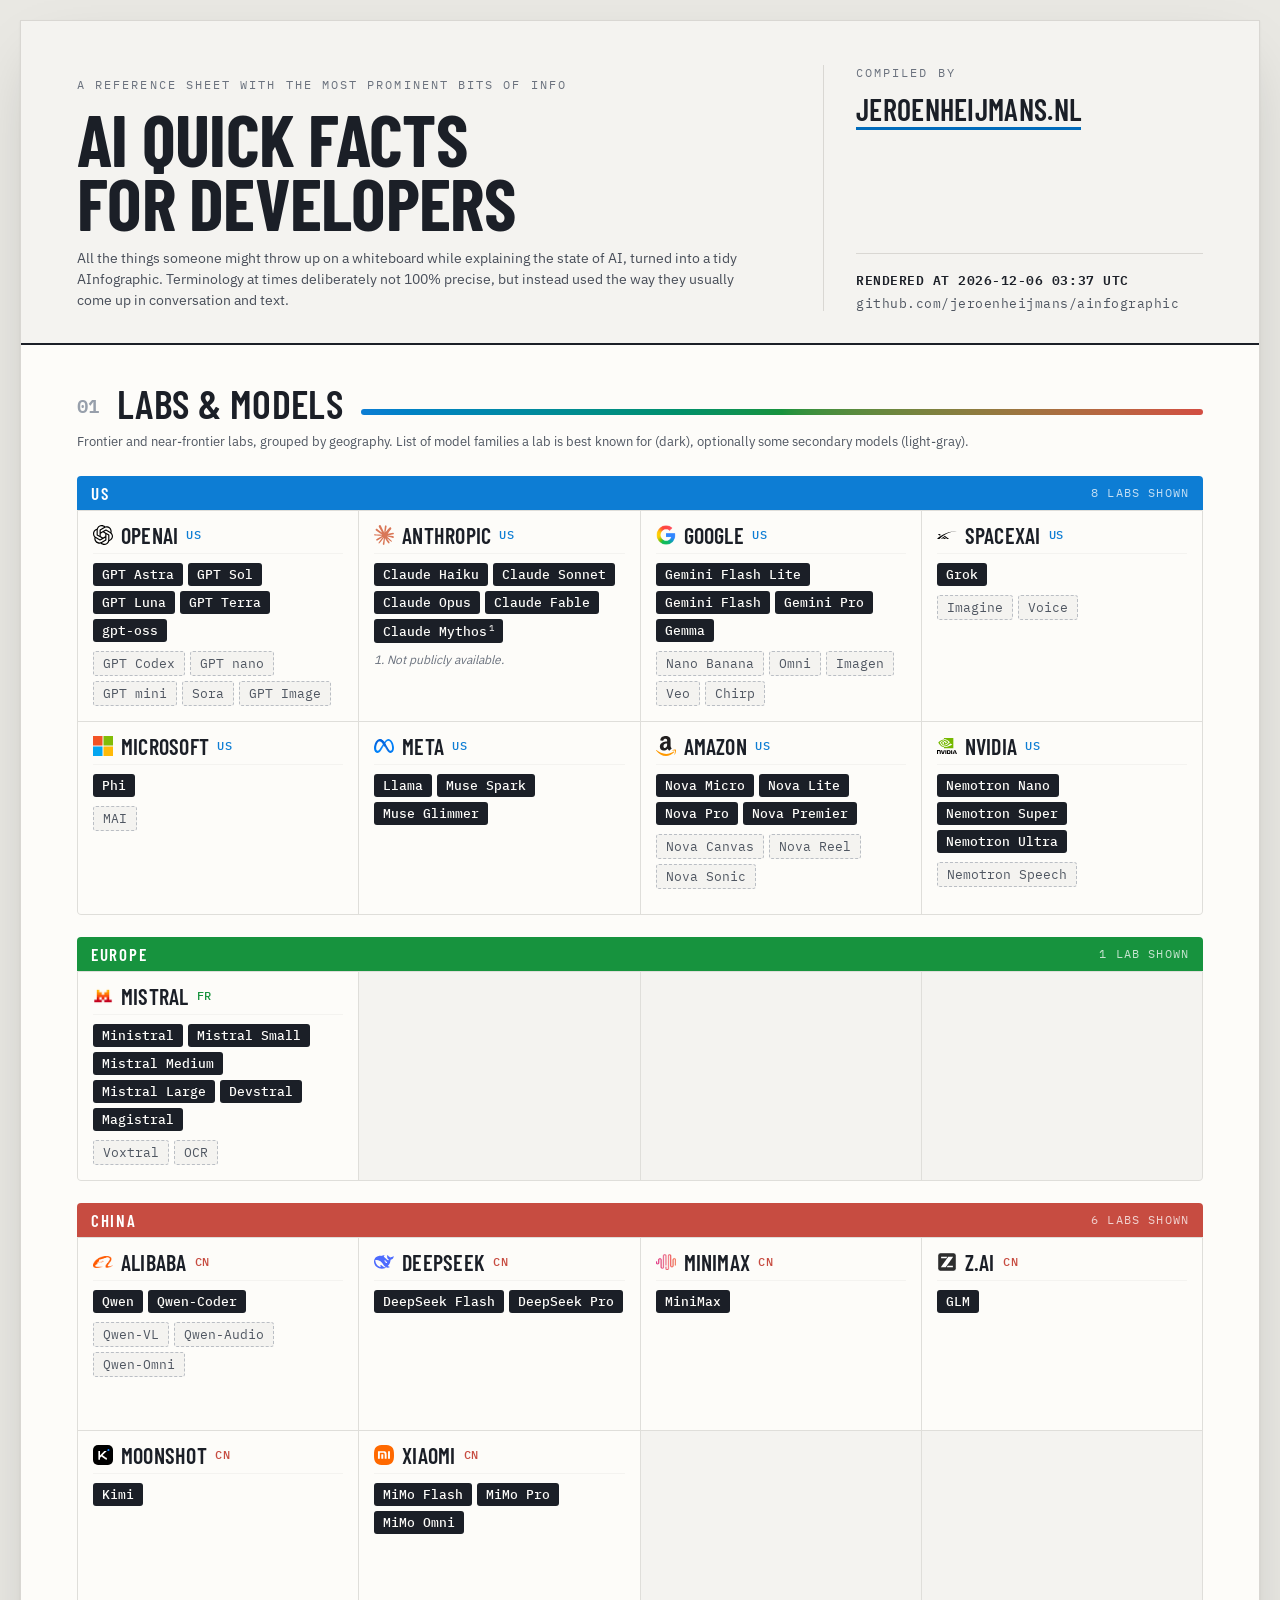
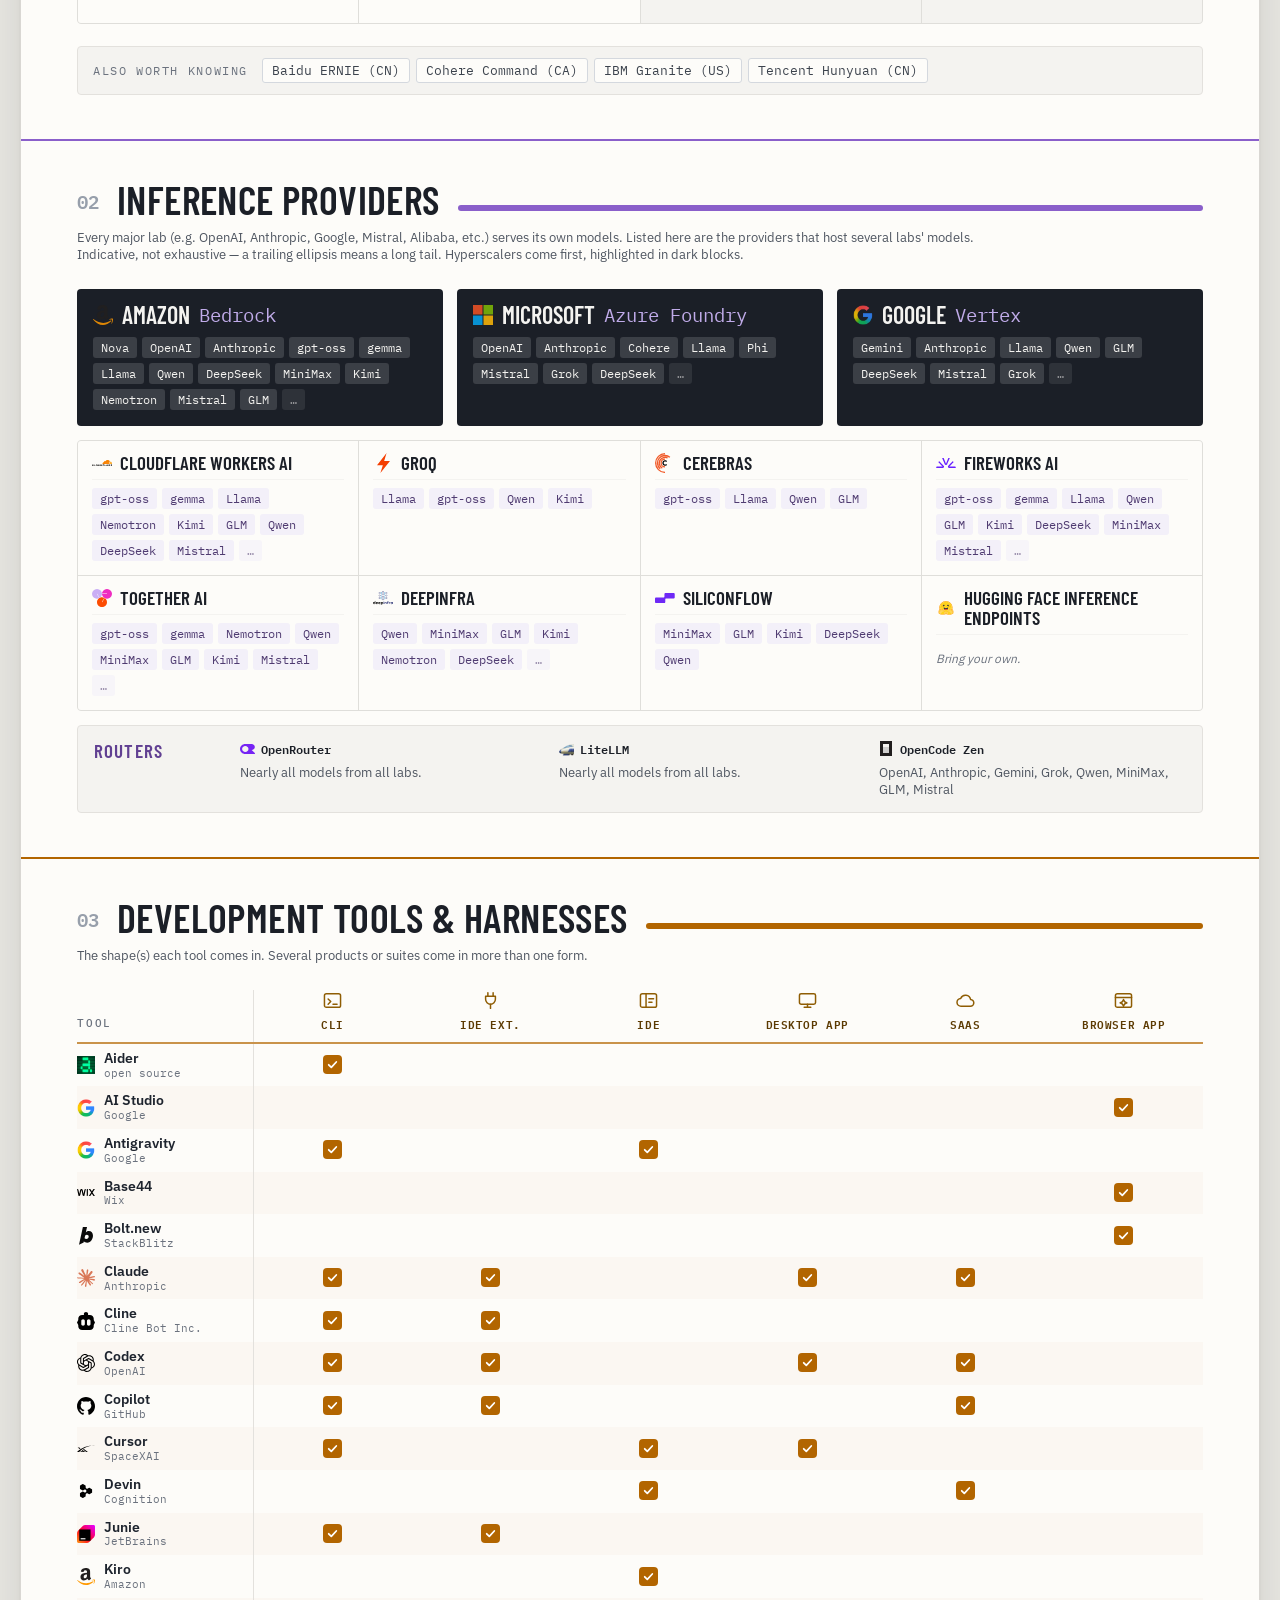
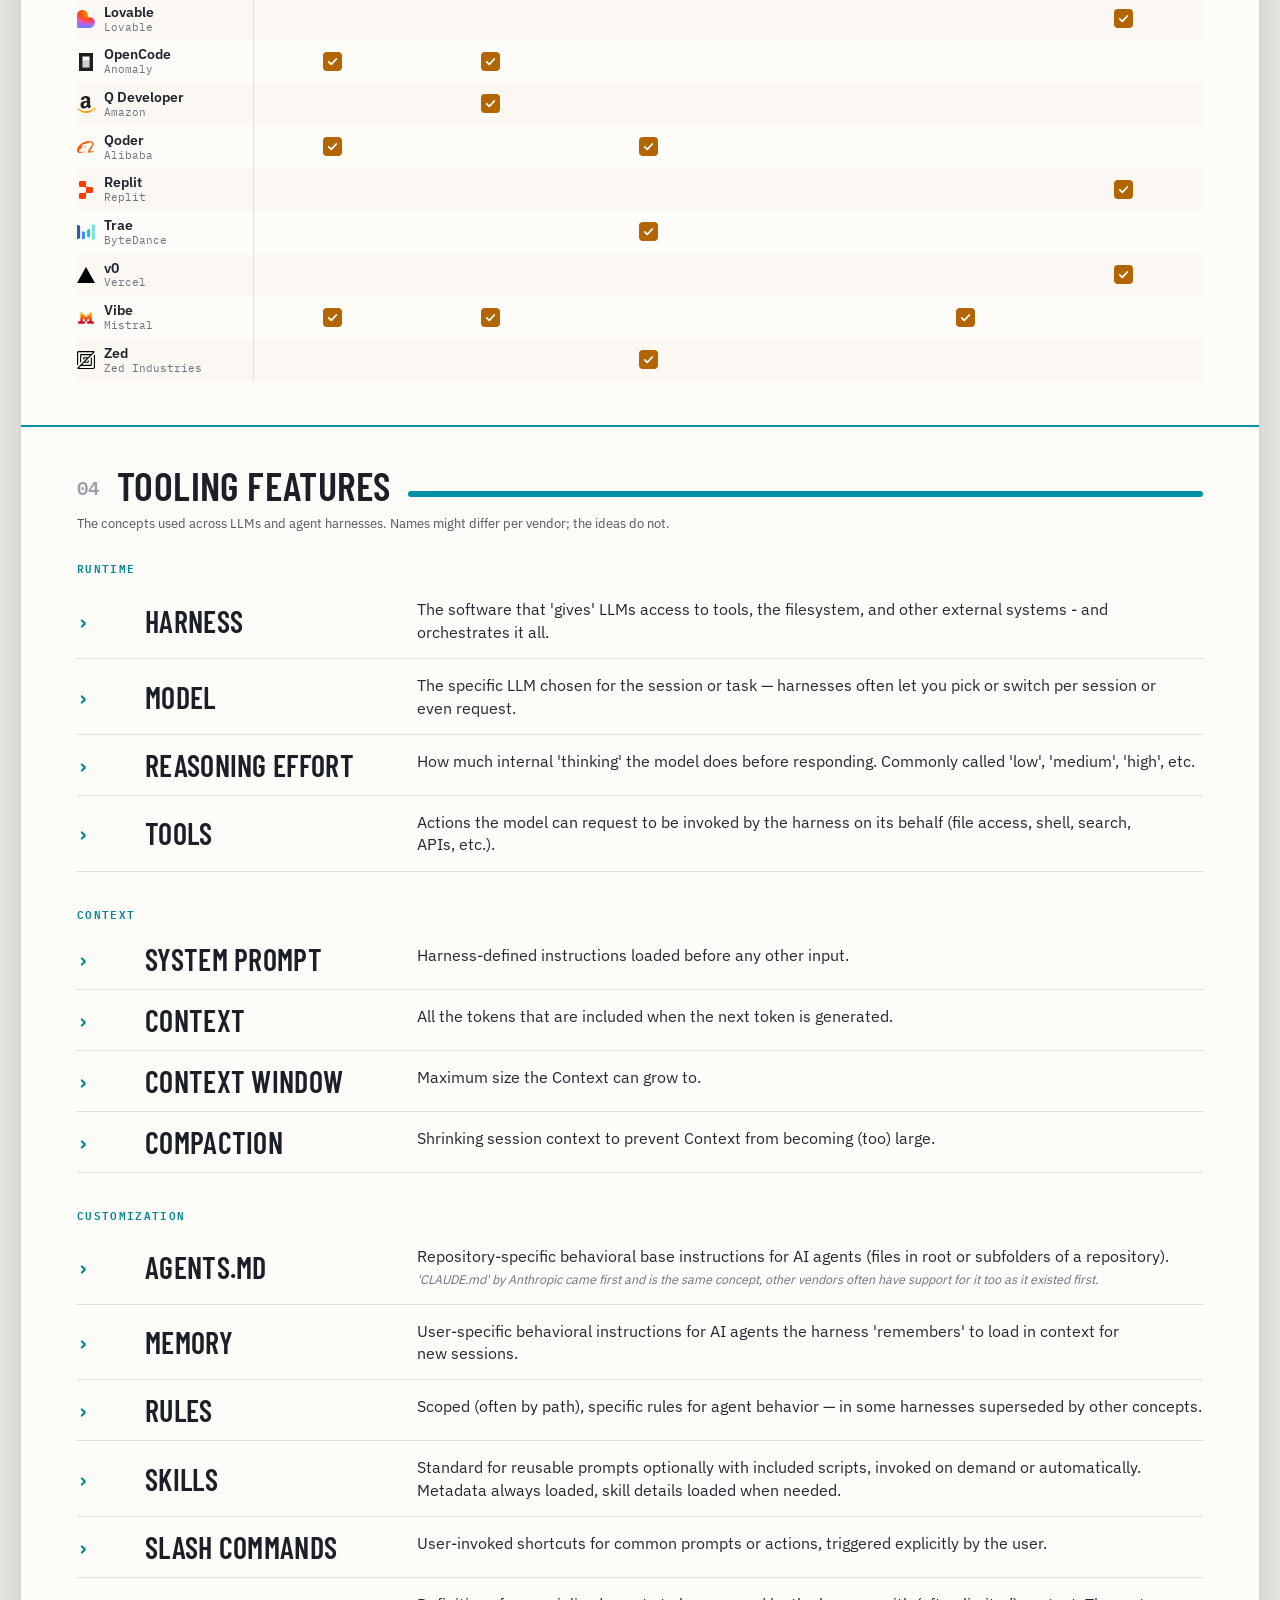
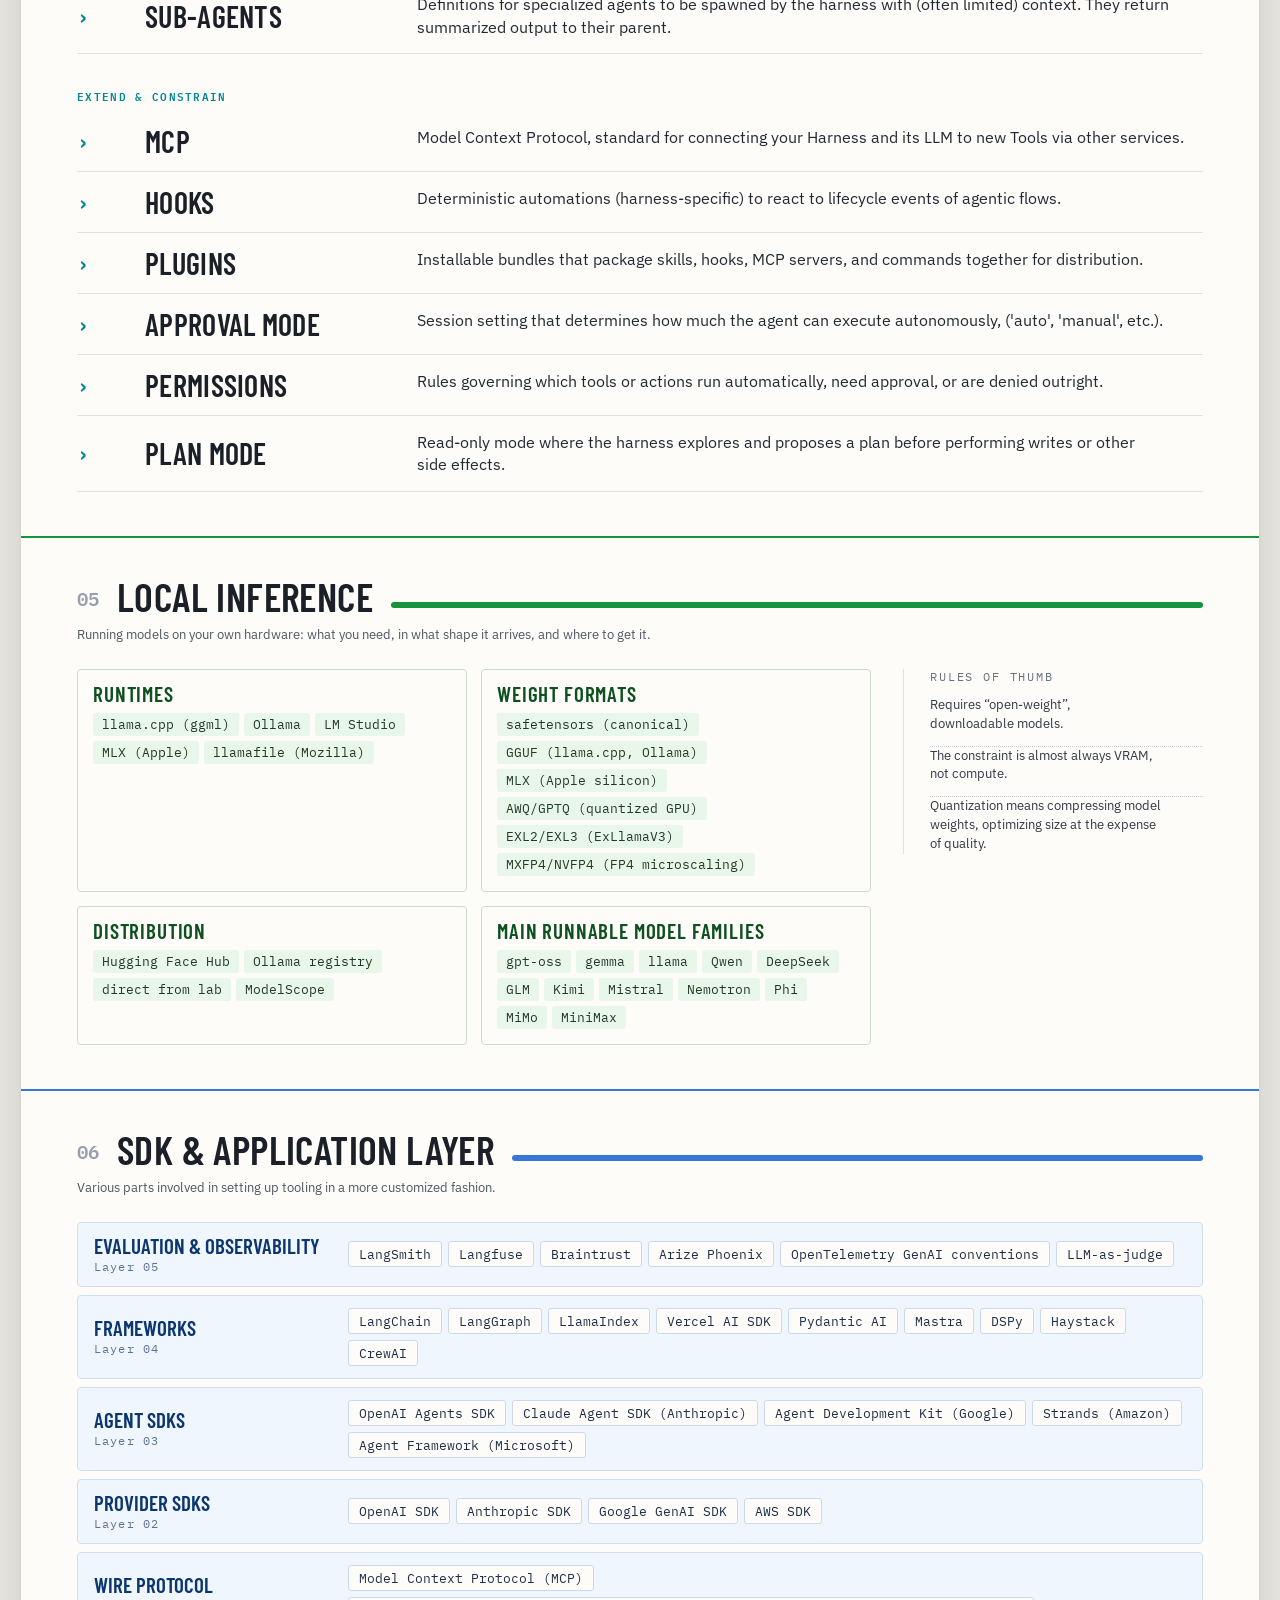
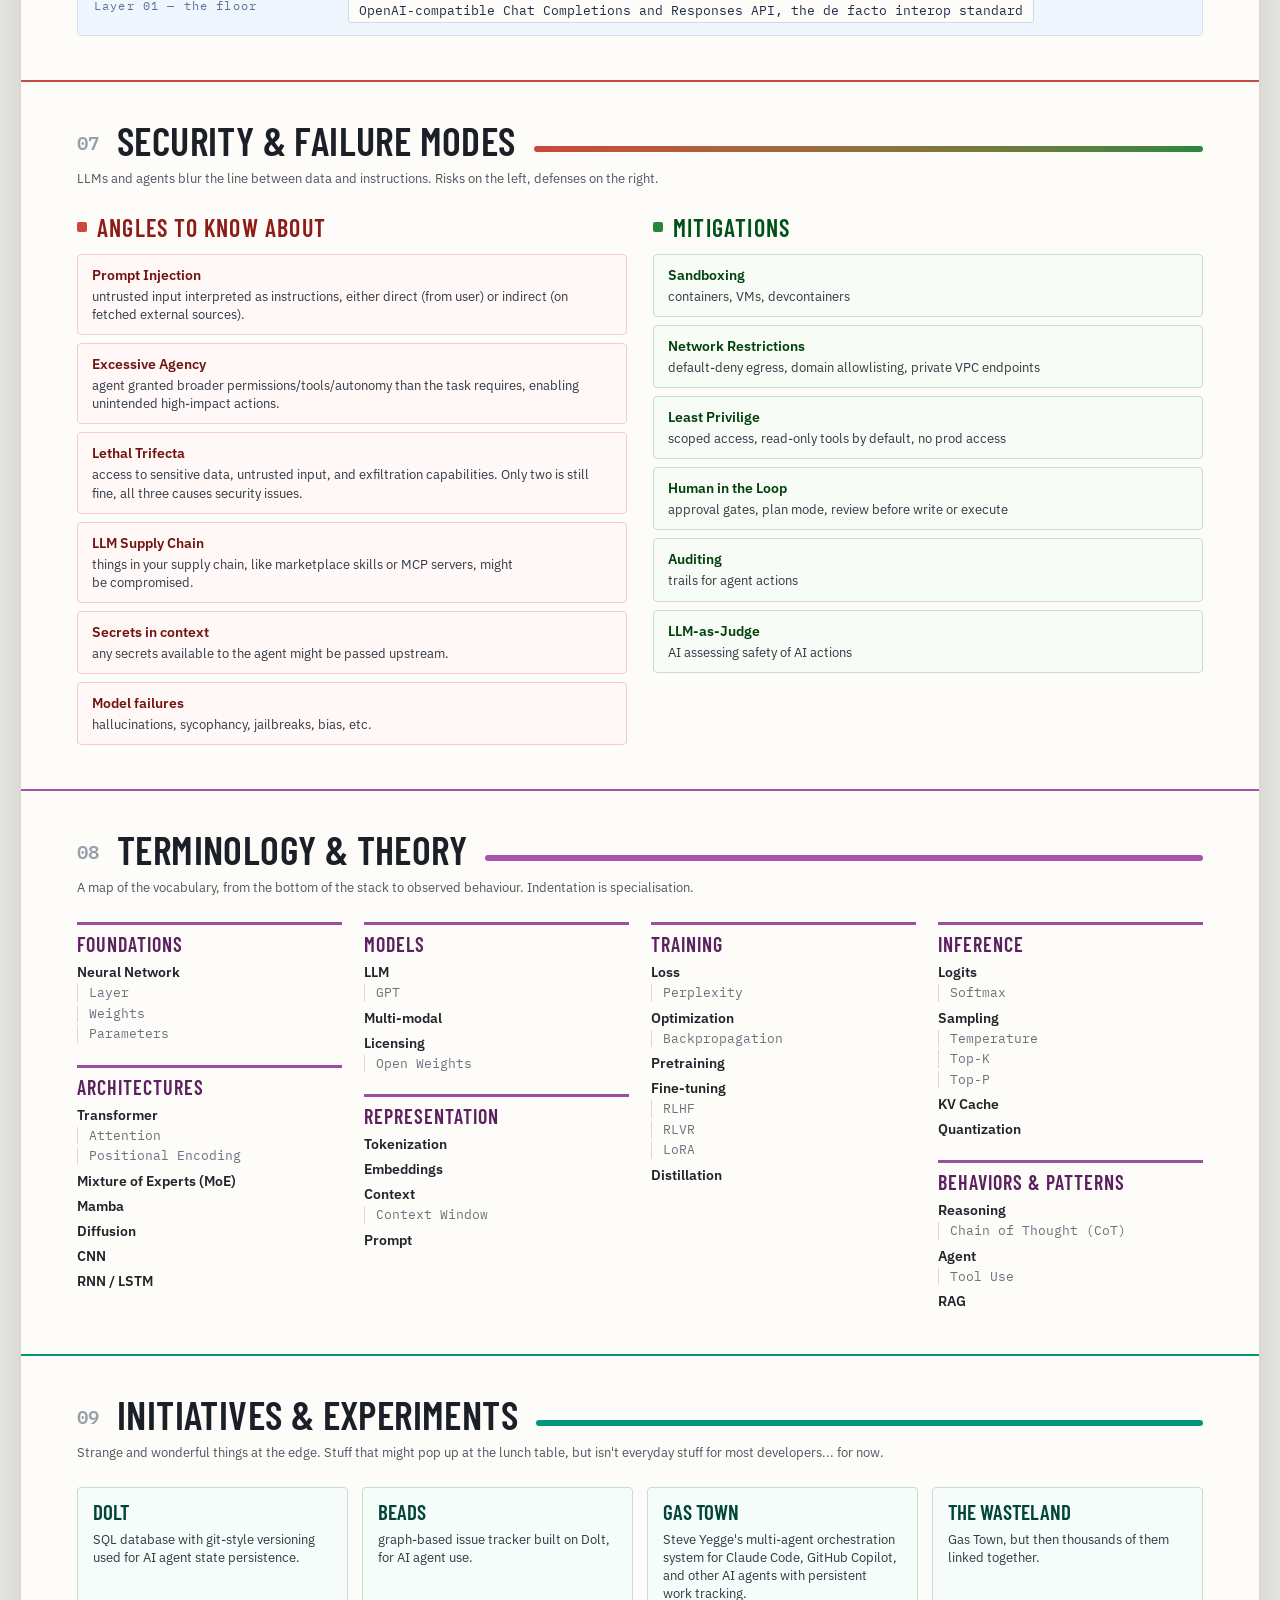
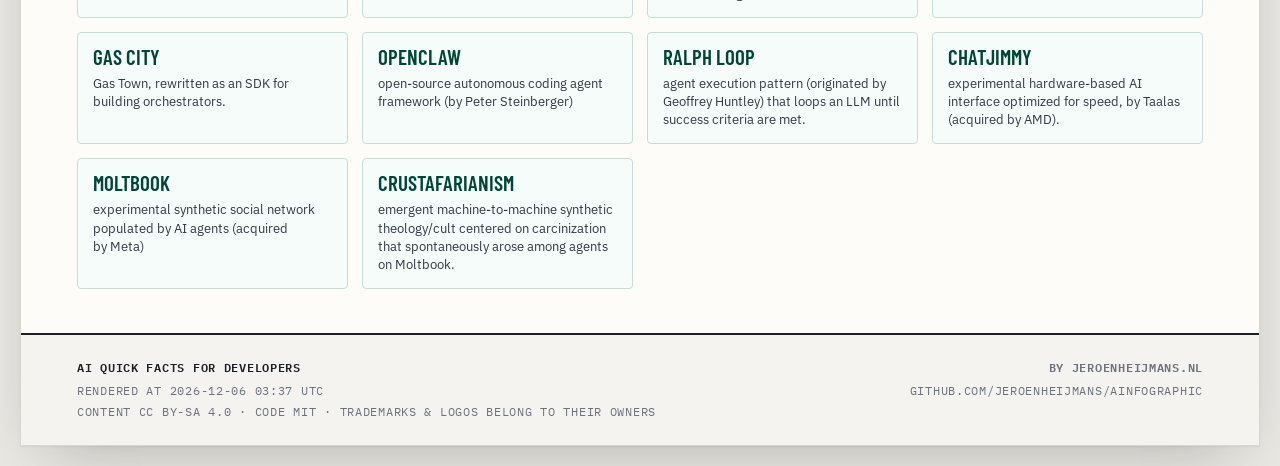
==== docs/index.html @ 837fe5a3 "feat: inline data in index.html and version-stamp assets GitHub Pages serves everything with max-age" ====
<!doctype html>
<html lang="en">
<head>
<meta charset="utf-8">
<meta name="viewport" content="width=device-width, initial-scale=1">
<title>AI Quick Facts for Developers</title>
<meta name="description" content="A reference sheet with the most prominent bits of info: labs, models, inference, harnesses and the vocabulary around them.">
<!-- Cache busting: bump every ?v= below (same date everywhere) whenever css/ or js/ changes.
     The data lives inline in this file (see the <script> before app.js) so it is never stale relative to the page. -->
<link rel="stylesheet" href="css/style.css?v=2026-09-13">
<link rel="icon" href="favicon.svg" type="image/svg+xml">
<link rel="icon" href="favicon.ico" sizes="any">
<link rel="apple-touch-icon" href="apple-touch-icon.png">
</head>
<body>

<div class="page">
<div class="poster">

  <header class="title-block">
    <div class="title-main">
      <p class="kicker">A reference sheet with the most prominent bits of info</p>
      <h1>AI Quick Facts<br>for Developers</h1>
      <p class="dek">All the things someone might throw up on a whiteboard while explaining the state of AI, turned into a tidy AInfographic. Terminology at times deliberately not 100% precise, but instead used the way they usually come up in conversation and text.</p>
    </div>
    <div class="title-side">
      <div class="title-side-top">
        <div class="eyebrow">Compiled by</div>
        <a class="byline" href="https://jeroenheijmans.nl" target="_blank" rel="noopener noreferrer">JeroenHeijmans.nl</a>
      </div>
      <div class="title-side-bottom">
        <div class="edition" id="edition"></div>
        <a class="repo-link" href="https://github.com/jeroenheijmans/ainfographic" target="_blank" rel="noopener noreferrer">github.com/jeroenheijmans/ainfographic</a>
      </div>
    </div>
  </header>

  <main id="sections"></main>

  <footer class="colophon">
    <div class="colophon-main">
      <span class="colophon-title">AI Quick Facts for Developers</span>
      <span id="colophon-edition"></span>
      <span class="colophon-license">Content <a href="https://github.com/jeroenheijmans/ainfographic/blob/main/LICENSE-CONTENT" target="_blank" rel="noopener noreferrer">CC BY-SA 4.0</a> ·
        code <a href="https://github.com/jeroenheijmans/ainfographic/blob/main/LICENSE" target="_blank" rel="noopener noreferrer">MIT</a> · trademarks &amp; logos belong to their owners</span>
    </div>
    <div class="colophon-links">
      <a class="colophon-byline" href="https://jeroenheijmans.nl" target="_blank" rel="noopener noreferrer">By JeroenHeijmans.nl</a>
      <a href="https://github.com/jeroenheijmans/ainfographic" target="_blank" rel="noopener noreferrer">github.com/jeroenheijmans/ainfographic</a>
    </div>
  </footer>

</div>
</div>

<script>
window.DATA = window.DATA || {};

/* Logo file extension exceptions, keyed by logo `key`/`vendorKey`/`toolKey`. A
   key not listed here is assumed to be logos/<key>.svg; list it here (value
   "png") when a vendor only provides a PNG. */
window.DATA.logoFileExtensions = {
  aider: "png",
  "ai-studio": "png",
  alibaba: "png",
  antigravity: "png",
  cloudflare: "png",
  google: "png",
  litellm: "png",
  minimax: "png",
  mistral: "png",
  qoder: "png",
  vibe: "png",
};

/* Labs and Models — graph data for the mind-map section.
   Content is human-authored; do not change facts here without
   coordinating with the human operator. */
window.DATA.labs = {
  id: "labs-and-models",
  title: "Labs & Models",
  intro: "Frontier and near-frontier labs, grouped by geography. List of model families a lab is best known for (dark), optionally some secondary models (light-gray).",
  root: "Providers & Models",
  regions: [
    {
      name: "North America",
      labs: [
        { name: "OpenAI", key: "openai", country: "US",
          main: ["GPT Astra", "GPT Sol", "GPT Luna", "GPT Terra", "gpt-oss",],
          secondary: ["GPT Codex", "GPT nano", "GPT mini", "Sora", "GPT Image",], },
        { name: "Anthropic", key: "anthropic", country: "US",
          main: ["Claude Haiku", "Claude Sonnet", "Claude Opus", "Claude Fable",
                 { name: "Claude Mythos", footnote: "Not publicly available.", },], },
        { name: "Google", key: "google", country: "US",
          main: ["Gemini Flash Lite", "Gemini Flash", "Gemini Pro", "Gemma",],
          secondary: ["Nano Banana", "Omni", "Imagen", "Veo", "Chirp",], },
        { name: "SpaceXAI", key: "spacexai", country: "US",
          main: ["Grok",],
          secondary: ["Imagine", "Voice",], },
        { name: "Microsoft", key: "microsoft", country: "US",
          main: ["Phi",],
          secondary: ["MAI",], },
        { name: "Meta", key: "meta", country: "US",
          main: ["Llama", "Muse Spark", "Muse Glimmer",], },
        { name: "Amazon", key: "amazon", country: "US",
          main: ["Nova Micro", "Nova Lite", "Nova Pro", "Nova Premier",],
          secondary: ["Nova Canvas", "Nova Reel", "Nova Sonic",], },
        { name: "NVIDIA", key: "nvidia", country: "US",
          main: ["Nemotron Nano", "Nemotron Super", "Nemotron Ultra",],
          secondary: ["Nemotron Speech",], },
      ],
    },
    {
      name: "Europe",
      labs: [
        { name: "Mistral", key: "mistral", country: "FR",
          main: ["Ministral", "Mistral Small", "Mistral Medium", "Mistral Large", "Devstral", "Magistral",],
          secondary: ["Voxtral", "OCR",], },
      ],
    },
    {
      name: "Asia",
      labs: [
        { name: "Alibaba", key: "alibaba", country: "CN",
          main: ["Qwen", "Qwen-Coder",],
          secondary: ["Qwen-VL", "Qwen-Audio", "Qwen-Omni",], },
        { name: "DeepSeek", key: "deepseek", country: "CN",
          main: ["DeepSeek Flash", "DeepSeek Pro",], },
        { name: "MiniMax", key: "minimax", country: "CN",
          main: ["MiniMax",], },
        { name: "Z.ai", key: "z-ai", country: "CN",
          main: ["GLM",], },
        { name: "Moonshot", key: "moonshot", country: "CN",
          main: ["Kimi",], },
        { name: "Xiaomi", key: "xiaomi", country: "CN",
          main: ["MiMo Flash", "MiMo Pro", "MiMo Omni",], },
      ],
    },
  ],
  addendum: [
    { name: "Baidu ERNIE", country: "CN", },
    { name: "Cohere Command", country: "CA", },
    { name: "IBM Granite", country: "US", },
    { name: "Tencent Hunyuan", country: "CN", },
  ],
};

/* Inference Providers. */
window.DATA.inference = {
  id: "inference-providers",
  title: "Inference Providers",
  intro: "Every major lab (e.g. OpenAI, Anthropic, Google, Mistral, Alibaba, etc.) serves its own models. Listed here are the providers that host several labs' models. Indicative, not exhaustive — a trailing ellipsis means a long tail. Hyperscalers come first, highlighted in dark blocks.",
  hyperscalers: [
    { name: "Amazon", key: "amazon", label: "Bedrock",
      hosts: ["Nova", "OpenAI", "Anthropic", "gpt-oss", "gemma", "Llama", "Qwen", "DeepSeek", "MiniMax", "Kimi", "Nemotron", "Mistral", "GLM",],
      longTail: true, },
    { name: "Microsoft", key: "microsoft", label: "Azure Foundry",
      hosts: ["OpenAI", "Anthropic", "Cohere", "Llama", "Phi", "Mistral", "Grok", "DeepSeek",],
      longTail: true, },
    { name: "Google", key: "google", label: "Vertex",
      hosts: ["Gemini", "Anthropic", "Llama", "Qwen", "GLM", "DeepSeek", "Mistral", "Grok",],
      longTail: true, },
  ],
  providers: [
    { name: "Cloudflare Workers AI", key: "cloudflare",
      hosts: ["gpt-oss", "gemma", "Llama", "Nemotron", "Kimi", "GLM", "Qwen", "DeepSeek", "Mistral",],
      longTail: true, },
    { name: "Groq", key: "groq", hosts: ["Llama", "gpt-oss", "Qwen", "Kimi",], },
    { name: "Cerebras", key: "cerebras", hosts: ["gpt-oss", "Llama", "Qwen", "GLM",], },
    { name: "Fireworks AI", key: "fireworks-ai",
      hosts: ["gpt-oss", "gemma", "Llama", "Qwen", "GLM", "Kimi", "DeepSeek", "MiniMax", "Mistral",],
      longTail: true, },
    { name: "Together AI", key: "together-ai",
      hosts: ["gpt-oss", "gemma", "Nemotron", "Qwen", "MiniMax", "GLM", "Kimi", "Mistral",],
      longTail: true, },
    { name: "DeepInfra", key: "deepinfra",
      hosts: ["Qwen", "MiniMax", "GLM", "Kimi", "Nemotron", "DeepSeek",],
      longTail: true, },
    { name: "SiliconFlow", key: "siliconflow", hosts: ["MiniMax", "GLM", "Kimi", "DeepSeek", "Qwen",], },
    { name: "Hugging Face Inference Endpoints", key: "hugging-face", hosts: [], note: "Bring your own.", },
  ],
  routers: [
    { name: "OpenRouter", key: "openrouter", hosts: [], note: "Nearly all models from all labs.", },
    { name: "LiteLLM", key: "litellm", hosts: [], note: "Nearly all models from all labs.", },
    { name: "OpenCode Zen", key: "opencode-zen", hosts: ["OpenAI", "Anthropic", "Gemini", "Grok", "Qwen", "MiniMax", "GLM", "Mistral",], },
  ],
};

/* Development Tools. */
window.DATA.tools = {
  id: "development-tools",
  title: "Development Tools & Harnesses",
  intro: "The shape(s) each tool comes in. Several products or suites come in more than one form.",
  forms: [
    { name: "CLI Tools", short: "CLI", },
    { name: "IDE Extensions", short: "IDE ext.", },
    { name: "IDEs", short: "IDE", },
    { name: "Standalone GUI", short: "Desktop app", },
    { name: "SaaS Tools", short: "SaaS", },
    { name: "Browser Apps", short: "Browser app", },
  ],
  rows: [
    { name: "Aider", vendor: "open source", vendorKey: "aider", toolKey: "aider", forms: ["CLI Tools",], },
    { name: "AI Studio", vendor: "Google", vendorKey: "google", toolKey: "ai-studio", forms: ["Browser Apps",], },
    { name: "Antigravity", vendor: "Google", vendorKey: "google", toolKey: "antigravity", forms: ["CLI Tools", "IDEs",], },
    { name: "Base44", vendor: "Wix", vendorKey: "wix", toolKey: "base44", forms: ["Browser Apps",], },
    { name: "Bolt.new", vendor: "StackBlitz", vendorKey: "stackblitz", toolKey: "bolt-new", forms: ["Browser Apps",], },
    { name: "Claude", vendor: "Anthropic", vendorKey: "anthropic", toolKey: "claude-code", forms: ["CLI Tools", "IDE Extensions", "Standalone GUI", "SaaS Tools",], },
    { name: "Cline", vendor: "Cline Bot Inc.", vendorKey: "cline-bot-inc", toolKey: "cline", forms: ["CLI Tools", "IDE Extensions",], },
    { name: "Codex", vendor: "OpenAI", vendorKey: "openai", toolKey: "codex", forms: ["CLI Tools", "IDE Extensions", "Standalone GUI", "SaaS Tools",], },
    { name: "Copilot", vendor: "GitHub", vendorKey: "github", toolKey: "copilot", forms: ["CLI Tools", "IDE Extensions", "SaaS Tools",], },
    { name: "Cursor", vendor: "SpaceXAI", vendorKey: "spacexai", toolKey: "cursor", forms:  ["IDEs", "CLI Tools", "Standalone GUI",], },
    { name: "Devin", vendor: "Cognition", vendorKey: "cognition", toolKey: "devin", forms: ["IDEs", "SaaS Tools",], },
    { name: "Junie", vendor: "JetBrains", vendorKey: "jetbrains", toolKey: "junie", forms: ["CLI Tools", "IDE Extensions",], },
    { name: "Kiro", vendor: "Amazon", vendorKey: "amazon", toolKey: "kiro", forms: ["IDEs",], },
    { name: "Lovable", vendor: "Lovable", vendorKey: "lovable", toolKey: "lovable", forms: ["Browser Apps",], },
    { name: "OpenCode", vendor: "Anomaly", vendorKey: "anomaly", toolKey: "opencode", forms: ["CLI Tools", "IDE Extensions",], },
    { name: "Q Developer", vendor: "Amazon", vendorKey: "amazon", toolKey: "q-developer", forms: ["IDE Extensions",], },
    { name: "Qoder", vendor: "Alibaba", vendorKey: "alibaba", toolKey: "qoder", forms: ["CLI Tools", "IDEs",], },
    { name: "Replit", vendor: "Replit", vendorKey: "replit", toolKey: "replit", forms: ["Browser Apps",], },
    { name: "Trae", vendor: "ByteDance", vendorKey: "bytedance", toolKey: "trae", forms: ["IDEs",], },
    { name: "v0", vendor: "Vercel", vendorKey: "vercel", toolKey: "v0", forms: ["Browser Apps",], },
    { name: "Vibe", vendor: "Mistral", vendorKey: "mistral", toolKey: "vibe", forms: ["CLI Tools", "IDE Extensions", "SaaS Tools",], },
    { name: "Zed", vendor: "Zed Industries", vendorKey: "zed-industries", toolKey: "zed", forms: ["IDEs",], },
  ],
};

/* Tooling Features. */
window.DATA.features = {
  id: "tooling-features",
  title: "Tooling Features",
  intro: "The concepts used across LLMs and agent harnesses. Names might differ per vendor; the ideas do not.",
  groups: [
    {
      title: "Runtime",
      terms: [
        { term: "Harness", def: "The software that 'gives' LLMs access to tools, the filesystem, and other external systems - and orchestrates it all.", },
        { term: "Model", def: "The specific LLM chosen for the session or task — harnesses often let you pick or switch per session or even request.", },
        { term: "Reasoning Effort", def: "How much internal 'thinking' the model does before responding. Commonly called 'low', 'medium', 'high', etc.", },
        { term: "Tools", def: "Actions the model can request to be invoked by the harness on its behalf (file access, shell, search, APIs, etc.).", },
      ],
    },
    {
      title: "Context",
      terms: [
        { term: "System Prompt", def: "Harness-defined instructions loaded before any other input.", },
        { term: "Context", def: "All the tokens that are included when the next token is generated.", },
        { term: "Context Window", def: "Maximum size the Context can grow to.", },
        { term: "Compaction", def: "Shrinking session context to prevent Context from becoming (too) large.", },
      ],
    },
    {
      title: "Customization",
      terms: [
        { term: "AGENTS.md", def: "Repository-specific behavioral base instructions for AI agents (files in root or subfolders of a repository).", footnote: "'CLAUDE.md' by Anthropic came first and is the same concept, other vendors often have support for it too as it existed first.", },
        { term: "Memory", def: "User-specific behavioral instructions for AI agents the harness 'remembers' to load in context for new sessions.", },
        { term: "Rules", def: "Scoped (often by path), specific rules for agent behavior — in some harnesses superseded by other concepts.", },
        { term: "Skills", def: "Standard for reusable prompts optionally with included scripts, invoked on demand or automatically. Metadata always loaded, skill details loaded when needed.", },
        { term: "Slash Commands", def: "User-invoked shortcuts for common prompts or actions, triggered explicitly by the user.", },
        { term: "Sub-agents", def: "Definitions for specialized agents to be spawned by the harness with (often limited) context. They return summarized output to their parent.", },
      ],
    },
    {
      title: "Extend & Constrain",
      terms: [
        { term: "MCP", def: "Model Context Protocol, standard for connecting your Harness and its LLM to new Tools via other services.", },
        { term: "Hooks", def: "Deterministic automations (harness-specific) to react to lifecycle events of agentic flows.", },
        { term: "Plugins", def: "Installable bundles that package skills, hooks, MCP servers, and commands together for distribution.", },
        { term: "Approval Mode", def: "Session setting that determines how much the agent can execute autonomously, ('auto', 'manual', etc.).", },
        { term: "Permissions", def: "Rules governing which tools or actions run automatically, need approval, or are denied outright.", },
        { term: "Plan Mode", def: "Read-only mode where the harness explores and proposes a plan before performing writes or other side effects.", },
      ],
    },
  ],
};

/* Local Inference. */
window.DATA.local = {
  id: "local-inference",
  title: "Local Inference",
  intro: "Running models on your own hardware: what you need, in what shape it arrives, and where to get it.",
  notes: [
    "Requires “open-weight”, downloadable models.",
    "The constraint is almost always VRAM, not compute.",
    "Quantization means compressing model weights, optimizing size at the expense of quality.",
  ],
  layers: [
    { name: "Runtimes", items: ["llama.cpp (ggml)", "Ollama", "LM Studio", "MLX (Apple)", "llamafile (Mozilla)",], },
    { name: "Weight Formats", items: ["safetensors (canonical)", "GGUF (llama.cpp, Ollama)", "MLX (Apple silicon)", "AWQ/GPTQ (quantized GPU)", "EXL2/EXL3 (ExLlamaV3)", "MXFP4/NVFP4 (FP4 microscaling)",], },
    { name: "Distribution", items: ["Hugging Face Hub", "Ollama registry", "direct from lab", "ModelScope",], },
    { name: "Main runnable model families", items: ["gpt-oss", "gemma", "llama", "Qwen", "DeepSeek", "GLM", "Kimi", "Mistral", "Nemotron", "Phi", "MiMo", "MiniMax",], },
  ],
};

/* SDK & Application Layer. */
window.DATA.sdk = {
  id: "sdk-application-layer",
  title: "SDK & Application Layer",
  intro: "Various parts involved in setting up tooling in a more customized fashion.",
  layers: [
    { name: "Wire Protocol", items: ["Model Context Protocol (MCP)", "OpenAI-compatible Chat Completions and Responses API, the de facto interop standard",], },
    { name: "Provider SDKs", items: ["OpenAI SDK", "Anthropic SDK", "Google GenAI SDK", "AWS SDK",], },
    { name: "Agent SDKs", items: ["OpenAI Agents SDK", "Claude Agent SDK (Anthropic)", "Agent Development Kit (Google)", "Strands (Amazon)", "Agent Framework (Microsoft)",], },
    { name: "Frameworks", items: ["LangChain", "LangGraph", "LlamaIndex", "Vercel AI SDK", "Pydantic AI", "Mastra", "DSPy", "Haystack", "CrewAI",], },
    { name: "Evaluation & Observability", items: ["LangSmith", "Langfuse", "Braintrust", "Arize Phoenix", "OpenTelemetry GenAI conventions", "LLM-as-judge",], },
  ],
};

/* Security and Failure Modes. */
window.DATA.security = {
  id: "security-and-failure-modes",
  title: "Security & Failure Modes",
  intro: "LLMs and agents blur the line between data and instructions. Risks on the left, defenses on the right.",
  angles: [
    { term: "Prompt Injection", def: "untrusted input interpreted as instructions, either direct (from user) or indirect (on fetched external sources).", },
    { term: "Excessive Agency", def: "agent granted broader permissions/tools/autonomy than the task requires, enabling unintended high-impact actions.", },
    { term: "Lethal Trifecta", def: "access to sensitive data, untrusted input, and exfiltration capabilities. Only two is still fine, all three causes security issues.", },
    { term: "LLM Supply Chain", def: "things in your supply chain, like marketplace skills or MCP servers, might be compromised.", },
    { term: "Secrets in context", def: "any secrets available to the agent might be passed upstream.", },
    { term: "Model failures", def: "hallucinations, sycophancy, jailbreaks, bias, etc.", },
  ],
  mitigations: [
    { term: "Sandboxing", def: "containers, VMs, devcontainers", },
    { term: "Network Restrictions", def: "default-deny egress, domain allowlisting, private VPC endpoints", },
    { term: "Least Privilige", def: "scoped access, read-only tools by default, no prod access", },
    { term: "Human in the Loop", def: "approval gates, plan mode, review before write or execute", },
    { term: "Auditing", def: "trails for agent actions", },
    { term: "LLM-as-Judge", def: "AI assessing safety of AI actions", },
  ],
};

/* Terminology and Theory. */
window.DATA.terminology = {
  id: "terminology-and-theory",
  title: "Terminology & Theory",
  intro: "A map of the vocabulary, from the bottom of the stack to observed behaviour. Indentation is specialisation.",
  tree: [
    { name: "Foundations", children: [
      { name: "Neural Network", children: [
        { name: "Layer", }, { name: "Weights", }, { name: "Parameters", },
      ],},
    ],},
    { name: "Architectures", children: [
      { name: "Transformer", children: [
        { name: "Attention", }, { name: "Positional Encoding", },
      ],},
      { name: "Mixture of Experts (MoE)", },
      { name: "Mamba", },
      { name: "Diffusion", },
      { name: "CNN", },
      { name: "RNN / LSTM", },
    ],},
    { name: "Models", children: [
      { name: "LLM", children: [
        { name: "GPT", },
      ],},
      { name: "Multi-modal", },
      { name: "Licensing", children: [
        { name: "Open Weights", },
      ],},
    ],},
    { name: "Representation", children: [
      { name: "Tokenization", },
      { name: "Embeddings", },
      { name: "Context", children: [
        { name: "Context Window", },
      ],},
      { name: "Prompt", },
    ],},
    { name: "Training", children: [
      { name: "Loss", children: [
        { name: "Perplexity", },
      ],},
      { name: "Optimization", children: [
        { name: "Backpropagation", },
      ],},
      { name: "Pretraining", },
      { name: "Fine-tuning", children: [
        { name: "RLHF", }, { name: "RLVR", }, { name: "LoRA", },
      ],},
      { name: "Distillation", },
    ],},
    { name: "Inference", children: [
      { name: "Logits", children: [
        { name: "Softmax", },
      ],},
      { name: "Sampling", children: [
        { name: "Temperature", }, { name: "Top-K", }, { name: "Top-P", },
      ],},
      { name: "KV Cache", },
      { name: "Quantization", },
    ],},
    { name: "Behaviors & Patterns", children: [
      { name: "Reasoning", children: [
        { name: "Chain of Thought (CoT)", },
      ],},
      { name: "Agent", children: [
        { name: "Tool Use", },
      ],},
      { name: "RAG", },
    ],},
  ],
};

/* Initiatives & Experiments. */
window.DATA.initiatives = {
  id: "initiatives-and-experiments",
  title: "Initiatives & Experiments",
  intro: "Strange and wonderful things at the edge. Stuff that might pop up at the lunch table, but isn't everyday stuff for most developers... for now.",
  items: [
    { name: "Dolt", def: "SQL database with git-style versioning used for AI agent state persistence.", },
    { name: "Beads", def: "graph-based issue tracker built on Dolt, for AI agent use.", },
    { name: "Gas Town", def: "Steve Yegge's multi-agent orchestration system for Claude Code, GitHub Copilot, and other AI agents with persistent work tracking.", },
    { name: "The Wasteland", def: "Gas Town, but then thousands of them linked together.", },
    { name: "Gas City", def: "Gas Town, rewritten as an SDK for building orchestrators.", },
    { name: "OpenClaw", def: "open-source autonomous coding agent framework (by Peter Steinberger)", },
    { name: "Ralph Loop", def: "agent execution pattern (originated by Geoffrey Huntley) that loops an LLM until success criteria are met.", },
    { name: "ChatJimmy", def: "experimental hardware-based AI interface optimized for speed, by Taalas (acquired by AMD).", },
    { name: "Moltbook", def: "experimental synthetic social network populated by AI agents (acquired by Meta)", },
    { name: "Crustafarianism", def: "emergent machine-to-machine synthetic theology/cult centered on carcinization that spontaneously arose among agents on Moltbook.", },
  ],
};
</script>

<script src="js/app.js?v=2026-09-13" defer></script>
<script src="js/sections/labs.js?v=2026-09-13" defer></script>
<script src="js/sections/inference.js?v=2026-09-13" defer></script>
<script src="js/sections/tools.js?v=2026-09-13" defer></script>
<script src="js/sections/features.js?v=2026-09-13" defer></script>
<script src="js/sections/local.js?v=2026-09-13" defer></script>
<script src="js/sections/sdk.js?v=2026-09-13" defer></script>
<script src="js/sections/security.js?v=2026-09-13" defer></script>
<script src="js/sections/terminology.js?v=2026-09-13" defer></script>
<script src="js/sections/initiatives.js?v=2026-09-13" defer></script>
</body>
</html>
---- docs/css/style.css ----
/* ==========================================================================
   The State of Artificial Intelligence — design system
   One fixed-width poster, one style, screen and print alike.
   ========================================================================== */

@font-face {
  font-family: "Barlow Condensed";
  font-style: normal;
  font-weight: 500;
  font-display: swap;
  src: url("../fonts/barlow-condensed-500.woff2") format("woff2");
}
@font-face {
  font-family: "Barlow Condensed";
  font-style: normal;
  font-weight: 600;
  font-display: swap;
  src: url("../fonts/barlow-condensed-600.woff2") format("woff2");
}
@font-face {
  font-family: "Barlow Condensed";
  font-style: normal;
  font-weight: 700;
  font-display: swap;
  src: url("../fonts/barlow-condensed-700.woff2") format("woff2");
}
@font-face {
  font-family: "IBM Plex Sans";
  font-style: normal;
  font-weight: 400;
  font-display: swap;
  src: url("../fonts/ibm-plex-sans-400.woff2") format("woff2");
}
@font-face {
  font-family: "IBM Plex Sans";
  font-style: normal;
  font-weight: 500;
  font-display: swap;
  src: url("../fonts/ibm-plex-sans-500.woff2") format("woff2");
}
@font-face {
  font-family: "IBM Plex Sans";
  font-style: normal;
  font-weight: 600;
  font-display: swap;
  src: url("../fonts/ibm-plex-sans-600.woff2") format("woff2");
}
@font-face {
  font-family: "IBM Plex Mono";
  font-style: normal;
  font-weight: 400;
  font-display: swap;
  src: url("../fonts/ibm-plex-mono-400.woff2") format("woff2");
}
@font-face {
  font-family: "IBM Plex Mono";
  font-style: normal;
  font-weight: 500;
  font-display: swap;
  src: url("../fonts/ibm-plex-mono-500.woff2") format("woff2");
}
@font-face {
  font-family: "IBM Plex Mono";
  font-style: normal;
  font-weight: 600;
  font-display: swap;
  src: url("../fonts/ibm-plex-mono-600.woff2") format("woff2");
}

:root {
  color-scheme: light;

  --paper:      oklch(0.93 0.006 90);
  --card:       oklch(0.99 0.004 90);
  --card-tint:  oklch(0.965 0.004 90);
  --ink:        oklch(0.24 0.015 260);
  --ink-soft:   oklch(0.42 0.02 260);
  --ink-muted:  oklch(0.45 0.02 260);
  --ink-faint:  oklch(0.55 0.02 260);
  --hairline:   oklch(0.9 0.006 90);
  --hairline-strong: oklch(0.88 0.006 90);
  --hairline-soft: oklch(0.91 0.006 90);

  --accent-link: oklch(0.52 0.15 250);
  --accent-link-hover: oklch(0.42 0.16 250);

  --hue-labs-na: 250;
  --hue-labs-eu: 148;
  --hue-labs-asia: 28;
  --hue-inference: 300;
  --hue-tools: 72;
  --hue-features: 205;
  --hue-local: 148;
  --hue-sdk: 258;
  --hue-security-risk: 28;
  --hue-security-mitigation: 148;
  --hue-terminology: 325;
  --hue-initiatives: 178;

  --font-display: "Barlow Condensed", sans-serif;
  --font-body: "IBM Plex Sans", system-ui, sans-serif;
  --font-mono: "IBM Plex Mono", ui-monospace, monospace;

  --content-max: 1440px;
  --radius: 4px;
}

* { box-sizing: border-box; }

html, body {
  margin: 0;
  padding: 0;
  background: var(--paper);
}

body {
  font-family: var(--font-body);
  color: var(--ink);
  -webkit-font-smoothing: antialiased;
  text-rendering: optimizeLegibility;
}

a { color: var(--accent-link); text-decoration: none; }
a:hover { color: var(--accent-link-hover); text-decoration: underline; }

/* Available to assistive tech, invisible on the page — used where a visual
   cue (a checkmark, a coloured cell) carries meaning that needs words. */
.u-visually-hidden {
  position: absolute;
  width: 1px;
  height: 1px;
  margin: -1px;
  padding: 0;
  overflow: hidden;
  clip-path: inset(50%);
  white-space: nowrap;
  border: 0;
}

.page {
  width: 100%;
  display: flex;
  justify-content: center;
  padding: 40px 20px 80px;
}
@media (max-width: 1439px) {
  .page { padding: 20px; }
}

.poster {
  width: var(--content-max);
  max-width: 100%;
  background: var(--card);
  box-shadow: 0 1px 2px rgba(0, 0, 0, .06), 0 24px 64px -24px rgba(0, 0, 0, .25);
  border: 1px solid var(--hairline-strong);
}

/* ---------- Title block ---------- */

.title-block {
  display: grid;
  grid-template-columns: minmax(0, 1fr) 380px;
  gap: 40px;
  padding: 44px 56px 32px;
  border-bottom: 2px solid var(--ink);
  background: var(--card-tint);
}

.eyebrow, .kicker {
  font-family: var(--font-mono);
  font-size: 11.5px;
  letter-spacing: .18em;
  text-transform: uppercase;
  color: var(--ink-faint);
  margin-bottom: 14px;
}

.title-main h1 {
  font-family: var(--font-display);
  font-weight: 700;
  font-size: clamp(40px, 5.7vw, 82px);
  line-height: .88;
  letter-spacing: -.01em;
  text-transform: uppercase;
  margin: 0 0 14px;
}

.title-main .dek {
  margin: 0;
  max-width: 680px;
  font-size: 14px;
  line-height: 1.5;
  color: var(--ink-soft);
  text-wrap: pretty;
}

.title-side {
  display: flex;
  flex-direction: column;
  justify-content: space-between;
  gap: 26px;
  border-left: 1px solid var(--hairline-strong);
  padding-left: 32px;
}

.byline {
  font-family: var(--font-display);
  font-weight: 600;
  font-size: clamp(20px, 2.4vw, 30px);
  line-height: 1;
  text-transform: uppercase;
  letter-spacing: .01em;
  color: var(--ink);
  display: inline-block;
  border-bottom: 3px solid var(--accent-link);
  padding-bottom: 3px;
}
.byline:hover { color: var(--ink); text-decoration: none; }

.title-side-bottom {
  display: flex;
  flex-direction: column;
  gap: 6px;
  padding-top: 18px;
  border-top: 1px solid var(--hairline-strong);
}

.edition {
  font-family: var(--font-mono);
  font-weight: 600;
  font-size: 13px;
  line-height: 1.3;
  text-transform: uppercase;
  letter-spacing: .04em;
}

.repo-link {
  font-family: var(--font-mono);
  font-size: 12.5px;
  letter-spacing: .04em;
  color: var(--ink-muted);
}
.repo-link:hover { color: var(--ink); }

@media (max-width: 760px) {
  .title-block { grid-template-columns: 1fr; }
  .title-side { border-left: none; padding-left: 0; border-top: 1px solid var(--hairline-strong); padding-top: 24px; flex-direction: row; justify-content: space-between; }
}

/* Tiny: keep "Compiled by" stacked above "Rendered at" instead of side-by-side. */
@media (max-width: 640px) {
  .title-side { flex-direction: column; justify-content: flex-start; }
}

/* ---------- Panels (shared chrome) ---------- */

.panel {
  padding: 40px 56px 44px;
  border-top: 2px solid oklch(0.58 0.16 var(--accent, 250));
  scroll-margin-top: 24px;
}
.panel--labs-and-models {
  border-top: none;
}

.panel-head {
  display: flex;
  align-items: flex-end;
  gap: 18px;
  margin-bottom: 6px;
}

.panel-head-link {
  display: flex;
  align-items: flex-end;
  gap: 18px;
  color: inherit;
  text-decoration: none;
}
.panel-head-link:hover h2 { text-decoration: underline; }

.panel-num {
  font-family: var(--font-mono);
  font-size: 19px;
  font-weight: 600;
  color: oklch(0.7 0.02 260);
}

.panel-head h2 {
  font-family: var(--font-display);
  font-weight: 600;
  text-transform: uppercase;
  letter-spacing: .01em;
  font-size: clamp(26px, 3.4vw, 40px);
  line-height: .9;
  margin: 0;
}

.panel-rule {
  flex: 1;
  height: 6px;
  border-radius: 3px;
  margin-bottom: 6px;
  background: oklch(0.58 0.16 var(--accent, 250));
}

.panel-intro {
  margin: 12px 0 26px;
  font-size: 13px;
  color: var(--ink-muted);
  max-width: 900px;
}

@keyframes panel-reveal {
  from { opacity: 0; transform: translateY(14px); }
  to { opacity: 1; transform: none; }
}

@media (prefers-reduced-motion: no-preference) {
  .panel {
    opacity: 0;
    animation: panel-reveal .5s ease forwards;
    animation-delay: calc(var(--panel-index, 0) * 70ms);
  }
}

/* Per-section accent hues */
.panel--inference-providers { --accent: var(--hue-inference); }
.panel--development-tools { --accent: var(--hue-tools); }
.panel--tooling-features { --accent: var(--hue-features); }
.panel--local-inference { --accent: var(--hue-local); }
.panel--sdk-application-layer { --accent: var(--hue-sdk); }
.panel--security-and-failure-modes { --accent: var(--hue-security-risk); }
.panel--security-and-failure-modes .panel-rule {
  background: linear-gradient(90deg, oklch(0.58 0.17 var(--hue-security-risk)), oklch(0.55 0.14 var(--hue-security-mitigation)));
}
.panel--terminology-and-theory { --accent: var(--hue-terminology); }
.panel--initiatives-and-experiments { --accent: var(--hue-initiatives); }
.panel--labs-and-models .panel-rule {
  background: linear-gradient(90deg, oklch(0.58 0.16 var(--hue-labs-na)), oklch(0.58 0.16 var(--hue-labs-eu)), oklch(0.6 0.17 var(--hue-labs-asia)));
}

/* ---------- 01 Labs & Models ---------- */

.lab-region { margin-bottom: 22px; }

.lab-region-head {
  display: flex;
  align-items: center;
  gap: 12px;
  background: oklch(0.58 0.16 var(--region-hue, 250));
  padding: 7px 14px;
  border-radius: 4px 4px 0 0;
}
.lab-region-name {
  font-family: var(--font-display);
  font-weight: 600;
  text-transform: uppercase;
  letter-spacing: .1em;
  font-size: 17px;
  color: #fff;
}
.lab-region-tally {
  flex: 1;
  text-align: right;
  font-family: var(--font-mono);
  font-size: 11.5px;
  letter-spacing: .1em;
  color: rgba(255, 255, 255, .75);
  text-transform: uppercase;
}

/* The grid itself carries the border/background instead of each card: a
   1px gap on that background reads as hairlines between cards, and the
   border always wraps the actual occupied rows/columns — including a
   trailing partial row (e.g. a region with just one lab) — since it's the
   container's edge, not a sum of per-card edges. */
.lab-grid {
  display: grid;
  grid-template-columns: repeat(4, 1fr);
  gap: 1px;
  background: var(--hairline);
  border: 1px solid var(--hairline);
  border-radius: 0 0 4px 4px;
  overflow: hidden;
}
@media (max-width: 1024px) {
  .lab-grid { grid-template-columns: repeat(2, 1fr); }
}
@media (max-width: 640px) {
  .lab-grid { grid-template-columns: 1fr; }
}

.lab-card {
  background: var(--card);
  padding: 13px 15px 15px;
  min-height: 192px;
  display: flex;
  flex-direction: column;
  gap: 9px;
}

/* Ghost cells pad a region's trailing row out to a full row, so the empty
   space reads as tint rather than bare hairline color — while still getting
   a hairline on every side from the grid's own gap technique. Column count
   changes per breakpoint, so each region carries filler counts for both the
   4-col and 2-col cases; .lab-card-filler--keep-2col marks the subset still
   needed once the grid drops to 2 columns (1-col never needs any, since
   every card already fills its own row). */
.lab-card-filler { background: var(--card-tint); }
@media (max-width: 1024px) {
  .lab-card-filler:not(.lab-card-filler--keep-2col) { display: none; }
}
@media (max-width: 640px) {
  .lab-card-filler { display: none; }
}

.lab-card-head {
  display: flex;
  align-items: center;
  gap: 8px;
  border-bottom: 1px solid var(--card-tint);
  padding-bottom: 7px;
}
.lab-name {
  font-family: var(--font-display);
  font-weight: 600;
  font-size: 22px;
  line-height: 1;
  text-transform: uppercase;
  letter-spacing: .01em;
}
.lab-cc {
  font-family: var(--font-mono);
  font-size: 11.5px;
  font-weight: 500;
  color: oklch(0.58 0.16 var(--region-hue, 250));
  letter-spacing: .08em;
}
.lab-chips { display: flex; flex-wrap: wrap; gap: 5px; }

.lab-chip {
  display: inline-block;
  padding: 3.5px 9px;
  border-radius: 3px;
  font-family: var(--font-mono);
  font-size: 12.5px;
  white-space: nowrap;
}
.lab-chip--main {
  background: var(--ink);
  color: var(--card);
  font-weight: 500;
}
.lab-chip--secondary {
  background: var(--card-tint);
  border: 1px dashed oklch(0.8 0.01 260);
  color: var(--ink-muted);
}
.lab-chip--addendum {
  background: var(--card);
  border: 1px solid oklch(0.88 0.01 260);
  color: oklch(0.38 0.02 260);
}
.lab-chip-mark { font-size: 9px; opacity: .8; margin-left: 2px; }

/* Vendor/company logo, shown when a data entry has a `key`. A missing file
   is hidden via onerror (js/app.js logoImg), degrading to the pre-existing
   text-only look rather than a broken-image icon. */
.vendor-logo {
  width: 20px;
  height: 20px;
  object-fit: contain;
  flex-shrink: 0;
}

.lab-footnote {
  font-size: 12px;
  font-style: italic;
  color: var(--ink-faint);
  line-height: 1.35;
}

.lab-addendum {
  display: flex;
  align-items: baseline;
  gap: 14px;
  flex-wrap: wrap;
  background: var(--card-tint);
  border: 1px solid var(--hairline-soft);
  border-radius: 4px;
  padding: 11px 15px;
}
.lab-addendum-label {
  font-family: var(--font-mono);
  font-size: 11.5px;
  letter-spacing: .14em;
  text-transform: uppercase;
  color: var(--ink-faint);
  white-space: nowrap;
}
.lab-addendum-chips { display: flex; flex-wrap: wrap; gap: 6px; }

/* ---------- 02 Inference Providers ---------- */

.hyperscaler-grid {
  display: grid;
  grid-template-columns: repeat(3, 1fr);
  gap: 14px;
  margin-bottom: 14px;
}
.hyperscaler-card {
  background: var(--ink);
  color: var(--card-tint);
  border-radius: 4px;
  padding: 14px 16px 16px;
  display: flex;
  flex-direction: column;
  gap: 10px;
}
.hyperscaler-head { display: flex; align-items: center; gap: 9px; }
.hyperscaler-head .vendor-logo { opacity: .85; }
.hyperscaler-name {
  font-family: var(--font-display);
  font-weight: 600;
  font-size: 24px;
  line-height: 1;
  text-transform: uppercase;
}
.hyperscaler-product {
  font-family: var(--font-mono);
  font-size: 19px;
  color: oklch(0.78 0.09 var(--hue-inference));
}

.host-chips { display: flex; flex-wrap: wrap; gap: 5px; }
.host-chip {
  display: inline-block;
  padding: 3px 8px;
  border-radius: 3px;
  background: rgba(255, 255, 255, .14);
  font-family: var(--font-mono);
  font-size: 12px;
  white-space: nowrap;
}
.provider-card .host-chip {
  background: oklch(0.96 0.012 var(--hue-inference));
  color: oklch(0.4 0.09 var(--hue-inference));
}
.host-chip--ellipsis { opacity: .6; }

/* Grid carries the border/background instead of each card — see .lab-grid
   for why: a 1px gap on that background reads as hairlines between cards,
   with no double-width seams. */
.provider-grid {
  display: grid;
  grid-template-columns: repeat(4, 1fr);
  gap: 1px;
  background: var(--hairline);
  border: 1px solid var(--hairline);
  border-radius: 4px;
  overflow: hidden;
  margin-bottom: 14px;
}
@media (max-width: 1024px) {
  .provider-grid { grid-template-columns: repeat(2, 1fr); }
}
@media (max-width: 640px) {
  .provider-grid { grid-template-columns: 1fr; }
}
.provider-card {
  background: var(--card);
  padding: 12px 14px 14px;
  display: flex;
  flex-direction: column;
  gap: 8px;
}
.provider-head {
  display: flex;
  align-items: center;
  gap: 8px;
  border-bottom: 1px solid var(--card-tint);
  padding-bottom: 6px;
}
.provider-name {
  font-family: var(--font-display);
  font-weight: 600;
  font-size: 19px;
  line-height: 1.05;
  text-transform: uppercase;
}
.provider-note { font-size: 12px; font-style: italic; color: var(--ink-faint); }

.router-row {
  display: grid;
  grid-template-columns: 130px 1fr;
  gap: 16px;
  align-items: start;
  background: var(--card-tint);
  border: 1px solid var(--hairline-soft);
  border-radius: 4px;
  padding: 13px 16px;
}
.router-label {
  font-family: var(--font-display);
  font-weight: 600;
  font-size: 19px;
  text-transform: uppercase;
  letter-spacing: .06em;
  color: oklch(0.45 0.13 var(--hue-inference));
}
.router-grid { display: grid; grid-template-columns: repeat(3, 1fr); gap: 12px; }
.router-item { display: flex; flex-direction: column; gap: 5px; }
.router-item-head { display: flex; align-items: center; gap: 6px; }
.router-item-head .vendor-logo { width: 15px; height: 15px; }
.router-name { font-family: var(--font-mono); font-size: 12px; font-weight: 600; }
.router-hosts { font-size: 13px; color: var(--ink-muted); line-height: 1.35; }

@media (max-width: 900px) {
  .hyperscaler-grid { grid-template-columns: 1fr; }
  .router-row { grid-template-columns: 1fr; }
  .router-grid { grid-template-columns: 1fr 1fr; }
}

/* ---------- 03 Development Tools & Harnesses ---------- */

.tools-icon { display: inline-flex; color: oklch(0.52 0.11 var(--hue-tools)); }
.tools-icon svg { width: 21px; height: 21px; display: block; }

.tools-table {
  width: 100%;
  border-collapse: collapse;
  table-layout: fixed;
}

/* Wide enough that no name or vendor ever wraps or clips — the widest pair
   today measures 118px including the logo, so this leaves ~40px of headroom
   for longer entries before the column would need revisiting. */
.tools-corner {
  width: 176px;
  text-align: left;
  vertical-align: bottom;
  padding: 0 16px 12px 0;
  font-family: var(--font-mono);
  font-size: 11px;
  font-weight: 500;
  letter-spacing: .16em;
  text-transform: uppercase;
  color: var(--ink-faint);
}

.tools-col { vertical-align: bottom; padding: 0 6px 11px; }
.tools-col-inner {
  display: flex;
  flex-direction: column;
  align-items: center;
  gap: 6px;
}
.tools-col-label {
  font-family: var(--font-mono);
  font-size: 11px;
  font-weight: 600;
  letter-spacing: .05em;
  text-transform: uppercase;
  line-height: 1.25;
  text-align: center;
  text-wrap: balance;
  color: oklch(0.38 0.08 var(--hue-tools));
}

.tools-stub {
  text-align: left;
  vertical-align: middle;
  font-weight: 400;
  padding: 6px 16px 6px 0;
}
/* Name over vendor rather than side by side: two short lines cost less width
   than one long one, and the columns get what's left. */
.tools-identity { display: flex; align-items: center; gap: 9px; }
.tools-identity .vendor-logo { width: 18px; height: 18px; }
/* Sized to the column rather than to its text, and clipped: an entry longer
   than the column reads as cut off at the edge instead of spilling into the
   matrix. The fade is the cut — a hard chop mid-glyph looks like a bug.
   Today's widest entry stops ~40px short of it. */
.tools-identity-text {
  display: flex;
  flex-direction: column;
  flex: 1;
  min-width: 0;
  overflow: hidden;
  -webkit-mask-image: linear-gradient(to right, #000 calc(100% - 20px), transparent);
  mask-image: linear-gradient(to right, #000 calc(100% - 20px), transparent);
}
.tools-name {
  font-size: 13.5px;
  font-weight: 600;
  line-height: 1.25;
  white-space: nowrap;
  color: oklch(0.26 0.02 260);
}
.tools-vendor {
  font-family: var(--font-mono);
  font-size: 11px;
  line-height: 1.25;
  white-space: nowrap;
  color: var(--ink-faint);
}

.tools-cell { text-align: center; vertical-align: middle; padding: 6px 4px; }

/* The mark: a solid tile in the section accent carrying a white check.
   Solid fill is what makes a sparse matrix scannable — a bare glyph in
   the accent colour disappears against the paper. */
.tools-mark {
  display: inline-flex;
  align-items: center;
  justify-content: center;
  width: 19px;
  height: 19px;
  border-radius: 4px;
  background: oklch(0.58 0.16 var(--hue-tools));
  color: #fff;
}
.tools-mark svg { width: 13px; height: 13px; display: block; }

/* Icon + label pill; the narrow layout's stand-in for a mark in a column. */
.tools-tag {
  display: none;
  align-items: center;
  gap: 5px;
  padding: 3px 9px 3px 6px;
  border-radius: 3px;
  background: oklch(0.96 0.03 var(--hue-tools));
  font-family: var(--font-mono);
  font-size: 12px;
  color: oklch(0.36 0.08 var(--hue-tools));
  white-space: nowrap;
}
.tools-tag .tools-icon svg { width: 15px; height: 15px; }

.tools-head-row { border-bottom: 2px solid oklch(0.7 0.11 var(--hue-tools)); }

/* Wide: banded rows carry the horizontal scan, so no row rules are needed —
   one vertical rule fences the stub column off from the matrix. */
@media (min-width: 861px) {
  .tools-row:nth-child(even) { background: oklch(0.977 0.008 var(--hue-tools)); }
  .tools-row:hover { background: oklch(0.962 0.019 var(--hue-tools)); }
  .tools-corner,
  .tools-stub { border-right: 1px solid var(--hairline-soft); }
}

/* Narrow: the header row goes to assistive tech only and each row becomes its
   own block — tool, then the forms it comes in, as tags. Same DOM, so nothing
   scrolls sideways and print follows the viewport. */
@media (max-width: 860px) {
  .tools-table,
  .tools-matrix tbody,
  .tools-row,
  .tools-stub { display: block; }
  .tools-matrix thead {
    position: absolute;
    width: 1px;
    height: 1px;
    overflow: hidden;
    clip-path: inset(50%);
  }
  .tools-row { padding: 11px 0; border-bottom: 1px solid var(--hairline-soft); }
  .tools-row:first-child { border-top: 1px solid var(--hairline-soft); }
  .tools-stub { padding: 0 0 7px; }
  .tools-cell { display: none; }
  .tools-cell.is-on {
    display: inline-block;
    padding: 0 6px 0 0;
    margin-bottom: 4px;
  }
  .tools-mark { display: none; }
  .tools-tag { display: inline-flex; }
}

/* ---------- 04 Tooling Features ---------- */

.features-wrap { display: flex; flex-direction: column; }

.feature-group + .feature-group { margin-top: 32px; }

.feature-group-title {
  font-family: var(--font-mono);
  font-size: 11px;
  font-weight: 600;
  letter-spacing: .12em;
  text-transform: uppercase;
  color: oklch(0.55 0.13 var(--hue-features));
  padding-bottom: 6px;
}

.feature-row {
  display: grid;
  grid-template-columns: 46px 250px 1fr;
  gap: 22px;
  align-items: baseline;
  padding: 15px 0;
  border-bottom: 1px solid var(--hairline-soft);
}
.feature-num { align-self: center; font-family: var(--font-mono); font-size: 20px; font-weight: 600; line-height: 1; color: oklch(0.55 0.13 var(--hue-features)); }
.feature-term {
  align-self: center;
  font-family: var(--font-display);
  font-weight: 600;
  font-size: 30px;
  line-height: 1;
  text-transform: uppercase;
  letter-spacing: .01em;
}
.feature-body { display: flex; flex-direction: column; gap: 4px; }
.feature-def { font-size: 16px; line-height: 1.4; color: oklch(0.28 0.02 260); text-wrap: pretty; }
.feature-footnote { font-size: 12.5px; font-style: italic; line-height: 1.4; color: var(--ink-faint); text-wrap: pretty; }

@media (max-width: 760px) {
  .feature-row {
    grid-template-columns: auto 1fr;
    grid-template-areas: "num term" "body body";
    gap: 4px 10px;
  }
  .feature-num { grid-area: num; }
  .feature-term { grid-area: term; }
  .feature-body { grid-area: body; }
}

/* ---------- 05 Local Inference ---------- */

.local-wrap { display: grid; grid-template-columns: 1fr 300px; gap: 32px; align-items: start; }

.lane-grid { display: grid; grid-template-columns: repeat(2, 1fr); gap: 14px; }
.lane-card {
  border: 1px solid oklch(0.88 0.03 var(--hue-local));
  border-radius: 4px;
  padding: 13px 15px 15px;
  display: flex;
  flex-direction: column;
  gap: 9px;
}
.lane-name {
  font-family: var(--font-display);
  font-weight: 600;
  font-size: 21px;
  line-height: 1;
  text-transform: uppercase;
  letter-spacing: .04em;
  color: oklch(0.38 0.1 var(--hue-local));
}
.lane-items { display: flex; flex-wrap: wrap; gap: 5px; }
.lane-chip {
  padding: 3.5px 9px;
  border-radius: 3px;
  background: oklch(0.96 0.02 var(--hue-local));
  font-family: var(--font-mono);
  font-size: 12.5px;
  color: oklch(0.32 0.05 var(--hue-local));
  white-space: nowrap;
}

.local-notes {
  border-left: 1px solid var(--hairline-soft);
  padding-left: 26px;
  display: flex;
  flex-direction: column;
  gap: 12px;
}
.local-notes-label {
  font-family: var(--font-mono);
  font-size: 11.5px;
  letter-spacing: .16em;
  text-transform: uppercase;
  color: var(--ink-faint);
}
.local-note {
  font-size: 13px;
  line-height: 1.45;
  color: oklch(0.34 0.02 260);
  padding-bottom: 12px;
  border-bottom: 1px dotted oklch(0.85 0.01 260);
  text-wrap: pretty;
}
.local-note:last-child { border-bottom: none; padding-bottom: 0; }

@media (max-width: 900px) {
  .local-wrap { grid-template-columns: 1fr; }
  .local-notes { border-left: none; padding-left: 0; border-top: 1px solid var(--hairline-soft); padding-top: 16px; }
}
@media (max-width: 600px) {
  .lane-grid { grid-template-columns: 1fr; }
}

/* ---------- 06 SDK & Application Layer ---------- */

.sdk-wrap { display: flex; flex-direction: column; gap: 8px; }
.sdk-layer {
  display: grid;
  grid-template-columns: 232px 1fr;
  gap: 22px;
  align-items: center;
  background: oklch(0.97 0.012 var(--hue-sdk));
  border: 1px solid oklch(0.9 0.03 var(--hue-sdk));
  border-radius: 4px;
  padding: 12px 16px;
}
.sdk-layer-head { display: flex; flex-direction: column; gap: 2px; }
.sdk-layer-name {
  font-family: var(--font-display);
  font-weight: 600;
  font-size: 21px;
  line-height: 1.05;
  text-transform: uppercase;
  color: oklch(0.34 0.11 var(--hue-sdk));
}
.sdk-layer-tier { font-family: var(--font-mono); font-size: 11.5px; letter-spacing: .1em; color: oklch(0.55 0.06 var(--hue-sdk)); }
.sdk-layer-items { display: flex; flex-wrap: wrap; gap: 6px; }
.sdk-chip {
  display: inline-block;
  padding: 4px 10px;
  border-radius: 3px;
  background: var(--card);
  border: 1px solid oklch(0.88 0.03 var(--hue-sdk));
  font-family: var(--font-mono);
  font-size: 12.5px;
  color: oklch(0.3 0.05 var(--hue-sdk));
  max-width: 100%;
}

@media (max-width: 700px) {
  .sdk-layer { grid-template-columns: 1fr; }
}

/* ---------- 07 Security & Failure Modes ---------- */

.sec-grid { display: grid; grid-template-columns: 1fr 1fr; gap: 26px; align-items: start; }
.sec-col-head {
  display: flex;
  align-items: center;
  gap: 10px;
  margin-bottom: 12px;
  font-family: var(--font-display);
  font-weight: 600;
  font-size: 24px;
  text-transform: uppercase;
  letter-spacing: .05em;
}
.sec-col-head--risk { color: oklch(0.42 0.15 var(--hue-security-risk)); }
.sec-col-head--mitigation { color: oklch(0.38 0.12 var(--hue-security-mitigation)); }
.sec-dot { width: 10px; height: 10px; border-radius: 2px; }
.sec-col-head--risk .sec-dot { background: oklch(0.58 0.17 var(--hue-security-risk)); }
.sec-col-head--mitigation .sec-dot { background: oklch(0.55 0.14 var(--hue-security-mitigation)); }

.sec-list { display: flex; flex-direction: column; gap: 8px; }
.sec-card { border-radius: 4px; padding: 11px 14px; }
.sec-card--risk { border: 1px solid oklch(0.88 0.04 var(--hue-security-risk)); background: oklch(0.985 0.008 var(--hue-security-risk)); }
.sec-card--mitigation { border: 1px solid oklch(0.88 0.04 var(--hue-security-mitigation)); background: oklch(0.985 0.008 var(--hue-security-mitigation)); }
.sec-term { font-size: 14px; font-weight: 600; margin-bottom: 3px; }
.sec-card--risk .sec-term { color: oklch(0.36 0.13 var(--hue-security-risk)); }
.sec-card--mitigation .sec-term { color: oklch(0.32 0.11 var(--hue-security-mitigation)); }
.sec-def { font-size: 12.5px; line-height: 1.45; color: oklch(0.34 0.02 260); text-wrap: pretty; }

@media (max-width: 760px) {
  .sec-grid { grid-template-columns: 1fr; }
}

/* ---------- 08 Terminology & Theory ---------- */

.term-wrap { columns: 4; column-gap: 22px; }
.term-category {
  break-inside: avoid;
  border-top: 3px solid oklch(0.55 0.15 var(--hue-terminology));
  padding-top: 9px;
  margin-bottom: 22px;
}
.term-category-name {
  font-family: var(--font-display);
  font-weight: 600;
  font-size: 20px;
  line-height: 1;
  text-transform: uppercase;
  letter-spacing: .05em;
  margin-bottom: 9px;
  color: oklch(0.36 0.12 var(--hue-terminology));
}
.term-node { margin-bottom: 7px; }
.term-name { font-size: 13.5px; font-weight: 600; color: oklch(0.26 0.015 260); }
.term-child {
  font-family: var(--font-mono);
  font-size: 13px;
  color: var(--ink-faint);
  padding-left: 11px;
  border-left: 1px solid oklch(0.88 0.03 var(--hue-terminology));
  margin-top: 3px;
  line-height: 1.35;
}

@media (max-width: 1100px) { .term-wrap { columns: 3; } }
@media (max-width: 800px) { .term-wrap { columns: 2; } }
@media (max-width: 500px) { .term-wrap { columns: 1; } }

/* ---------- 09 Initiatives & Experiments ---------- */

.init-grid { display: grid; grid-template-columns: repeat(4, 1fr); gap: 14px; }
.init-card {
  border: 1px solid oklch(0.88 0.03 var(--hue-initiatives));
  background: oklch(0.985 0.008 var(--hue-initiatives));
  border-radius: 4px;
  padding: 13px 15px 15px;
  display: flex;
  flex-direction: column;
  gap: 6px;
}
.init-name {
  font-family: var(--font-display);
  font-weight: 600;
  font-size: 21px;
  line-height: 1.05;
  text-transform: uppercase;
  color: oklch(0.34 0.09 var(--hue-initiatives));
}
.init-def { font-size: 12.5px; line-height: 1.45; color: oklch(0.34 0.02 260); text-wrap: pretty; }

@media (max-width: 1000px) { .init-grid { grid-template-columns: repeat(2, 1fr); } }
@media (max-width: 500px) { .init-grid { grid-template-columns: 1fr; } }

/* ---------- Colophon ---------- */

.colophon {
  border-top: 2px solid var(--ink);
  padding: 22px 56px 26px;
  display: flex;
  align-items: flex-start;
  justify-content: space-between;
  gap: 32px;
  flex-wrap: wrap;
  font-family: var(--font-mono);
  font-size: 12px;
  letter-spacing: .06em;
  text-transform: uppercase;
  color: var(--ink-faint);
  background: var(--card-tint);
}
.colophon-main, .colophon-links {
  display: flex;
  flex-direction: column;
  gap: 6px;
}
.colophon-links { align-items: flex-end; text-align: right; }
.colophon-title { font-weight: 600; color: var(--ink); }
.colophon a {
  color: inherit;
  text-decoration: none;
  border-bottom: none;
}
.colophon a:hover { text-decoration: underline; }
.colophon-byline { font-weight: 600; color: var(--ink); }

@media (max-width: 640px) {
  .colophon { flex-direction: column; }
  .colophon-links { align-items: flex-start; text-align: left; }
}

/* ---------- General responsive fallback ---------- */

@media (max-width: 640px) {
  .title-block, .panel { padding-top: 12px; padding-left: 22px; padding-right: 22px; gap: 22px; }
  .colophon { padding-left: 22px; padding-right: 22px; }
}

/* ---------- Tiniest viewport ---------- */

@media (max-width: 400px) {
  .page { padding: 5px; }
  .title-block { padding-top: 10px; }
  .lab-card { min-height: 0; }
}

/* ---------- Print ---------- */

@media print {
  @page { margin: 10mm; }

  html, body { background: #fff; }

  * {
    -webkit-print-color-adjust: exact;
    print-color-adjust: exact;
  }

  .page { padding: 0; }
  .poster { box-shadow: none; border: none; background: #fff; }

  .panel { opacity: 1 !important; transform: none !important; transition: none !important; }

  .panel { break-inside: avoid; page-break-inside: avoid; }
  .lab-region { break-inside: avoid; }
  .lab-card { break-inside: avoid; }

  a[href]::after { content: ""; }
}
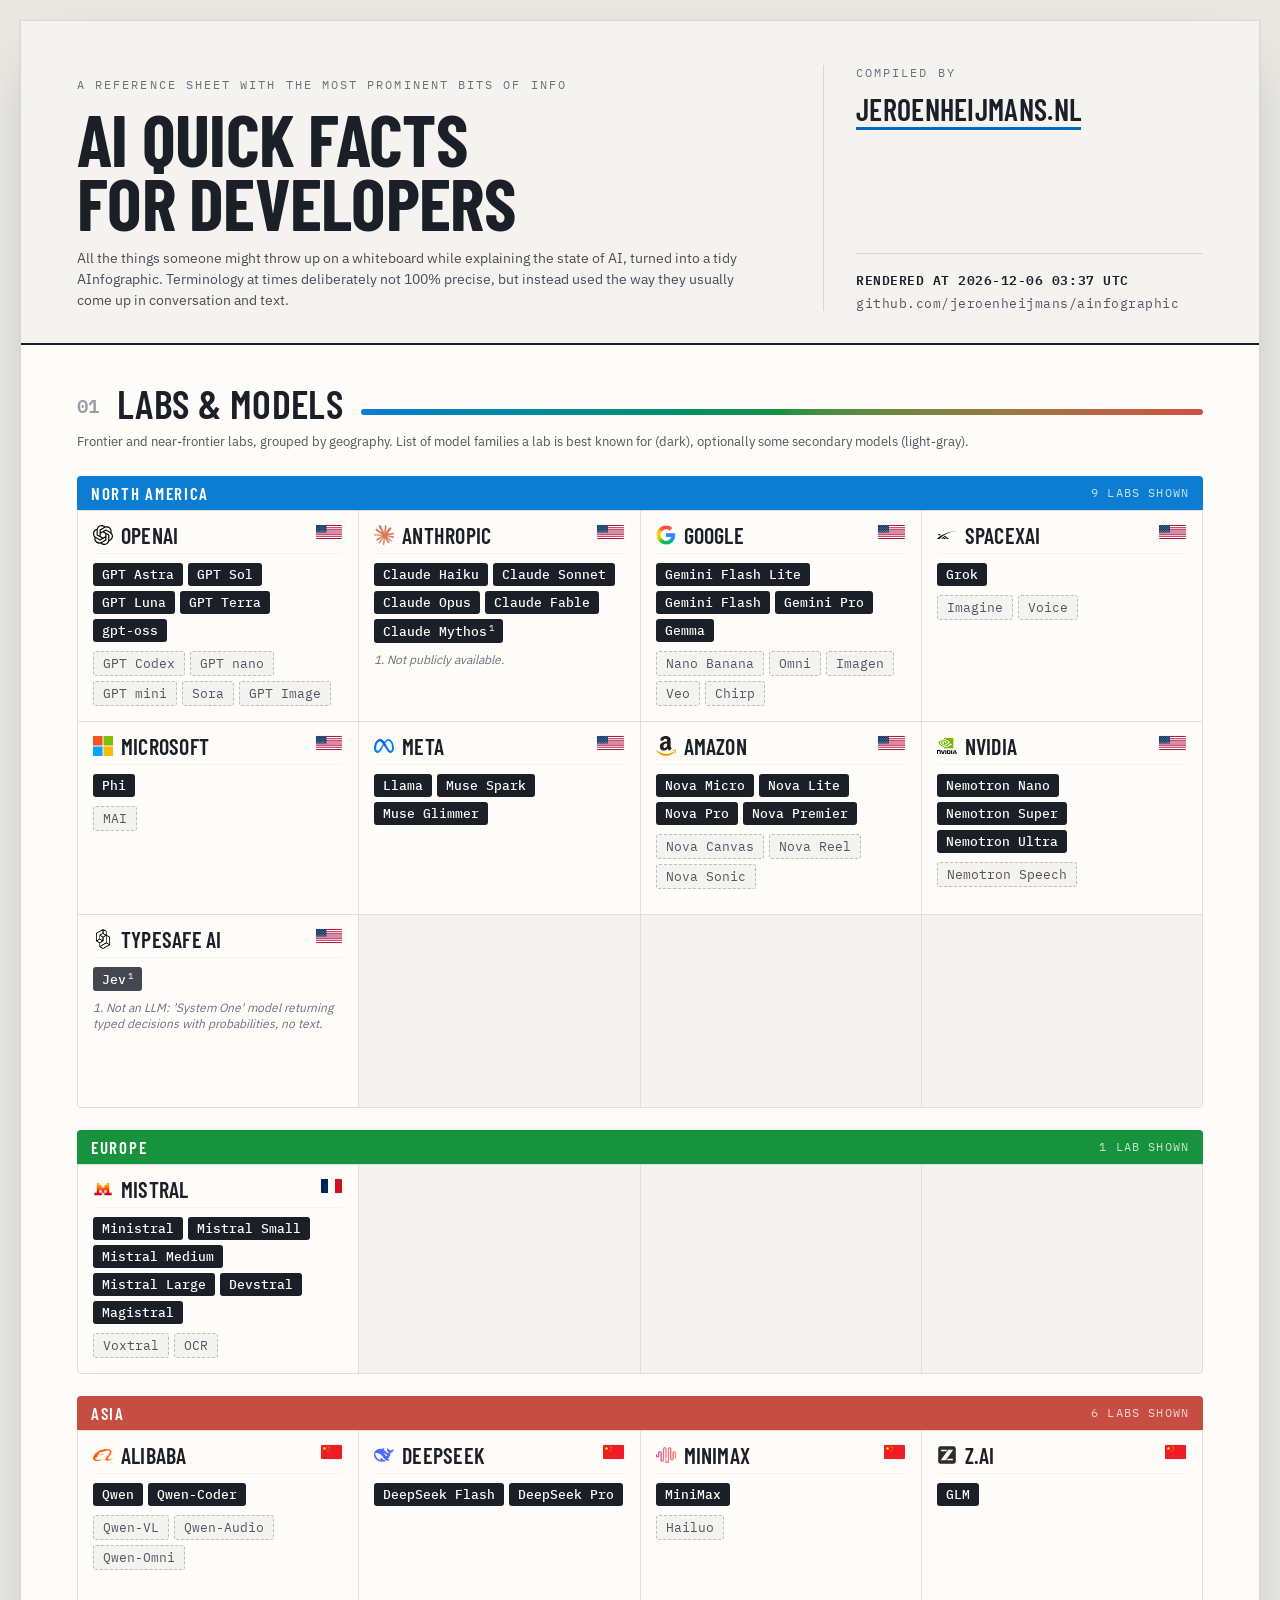
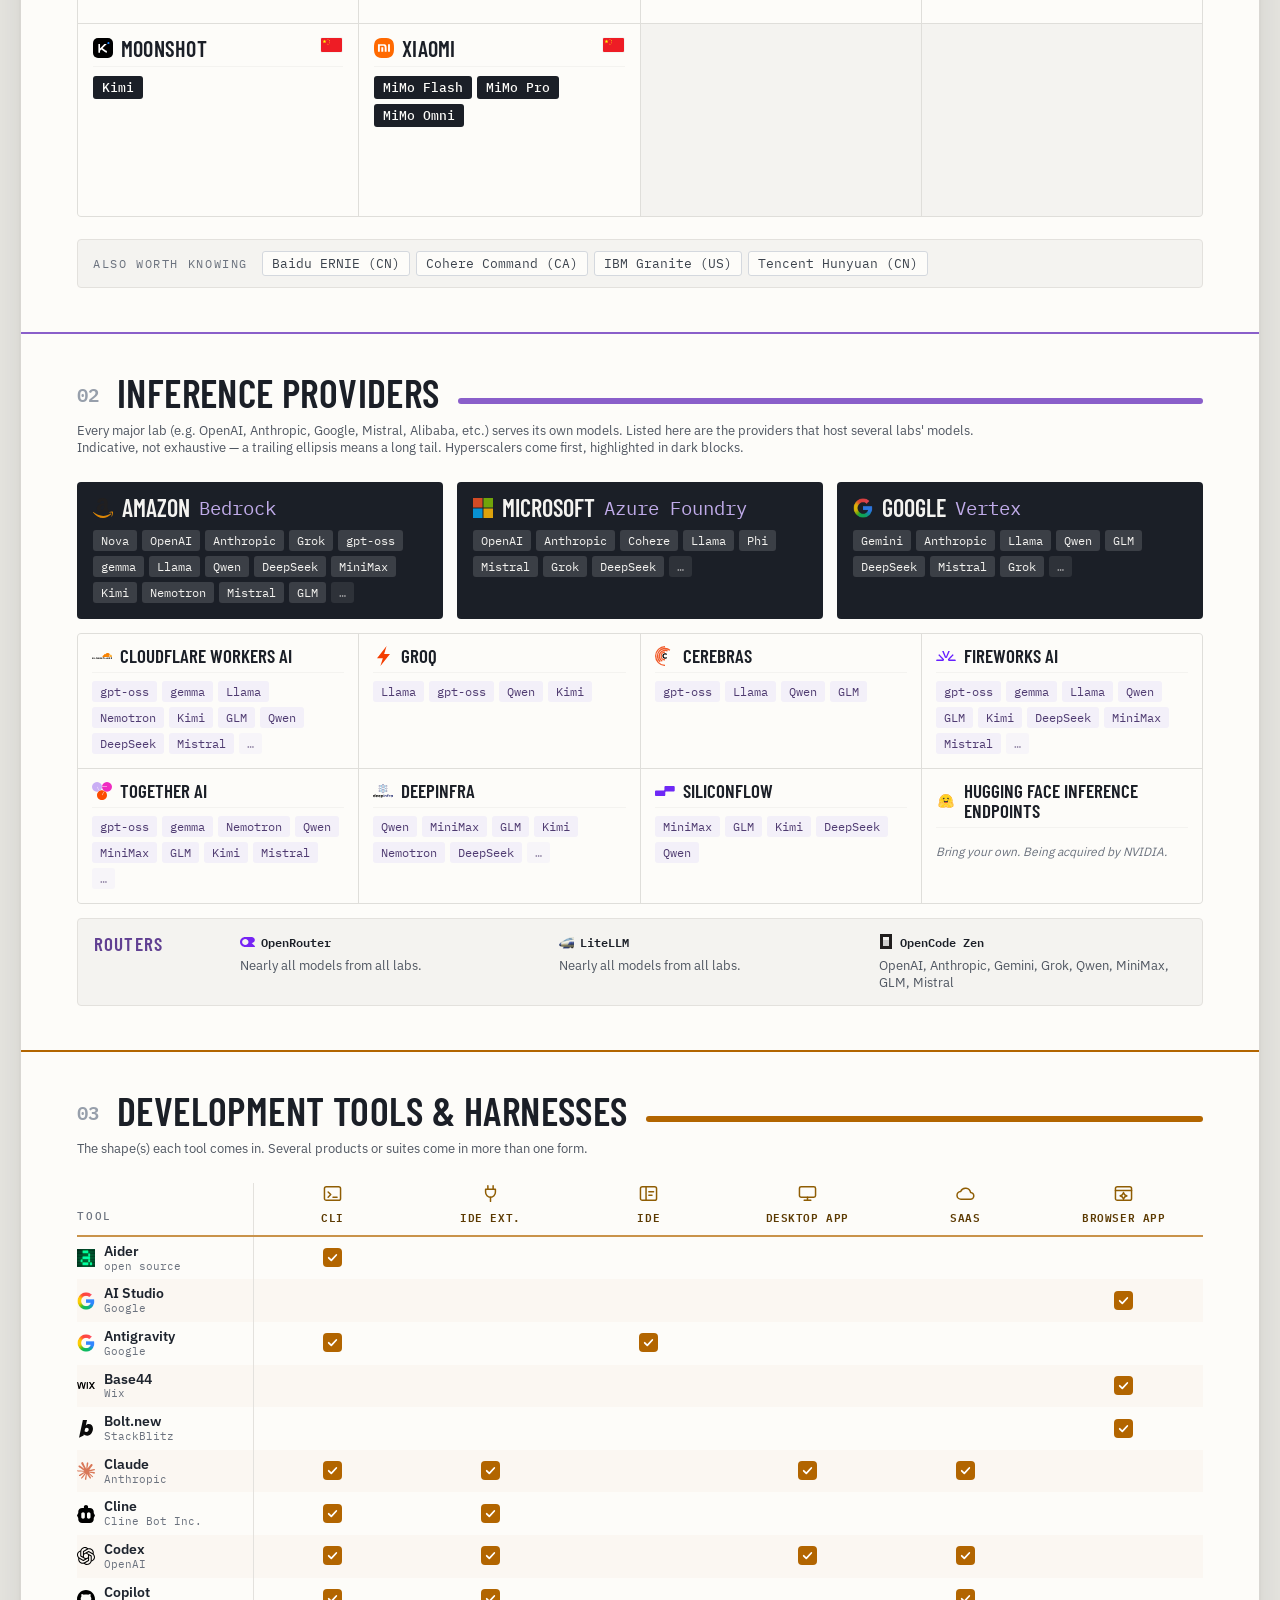
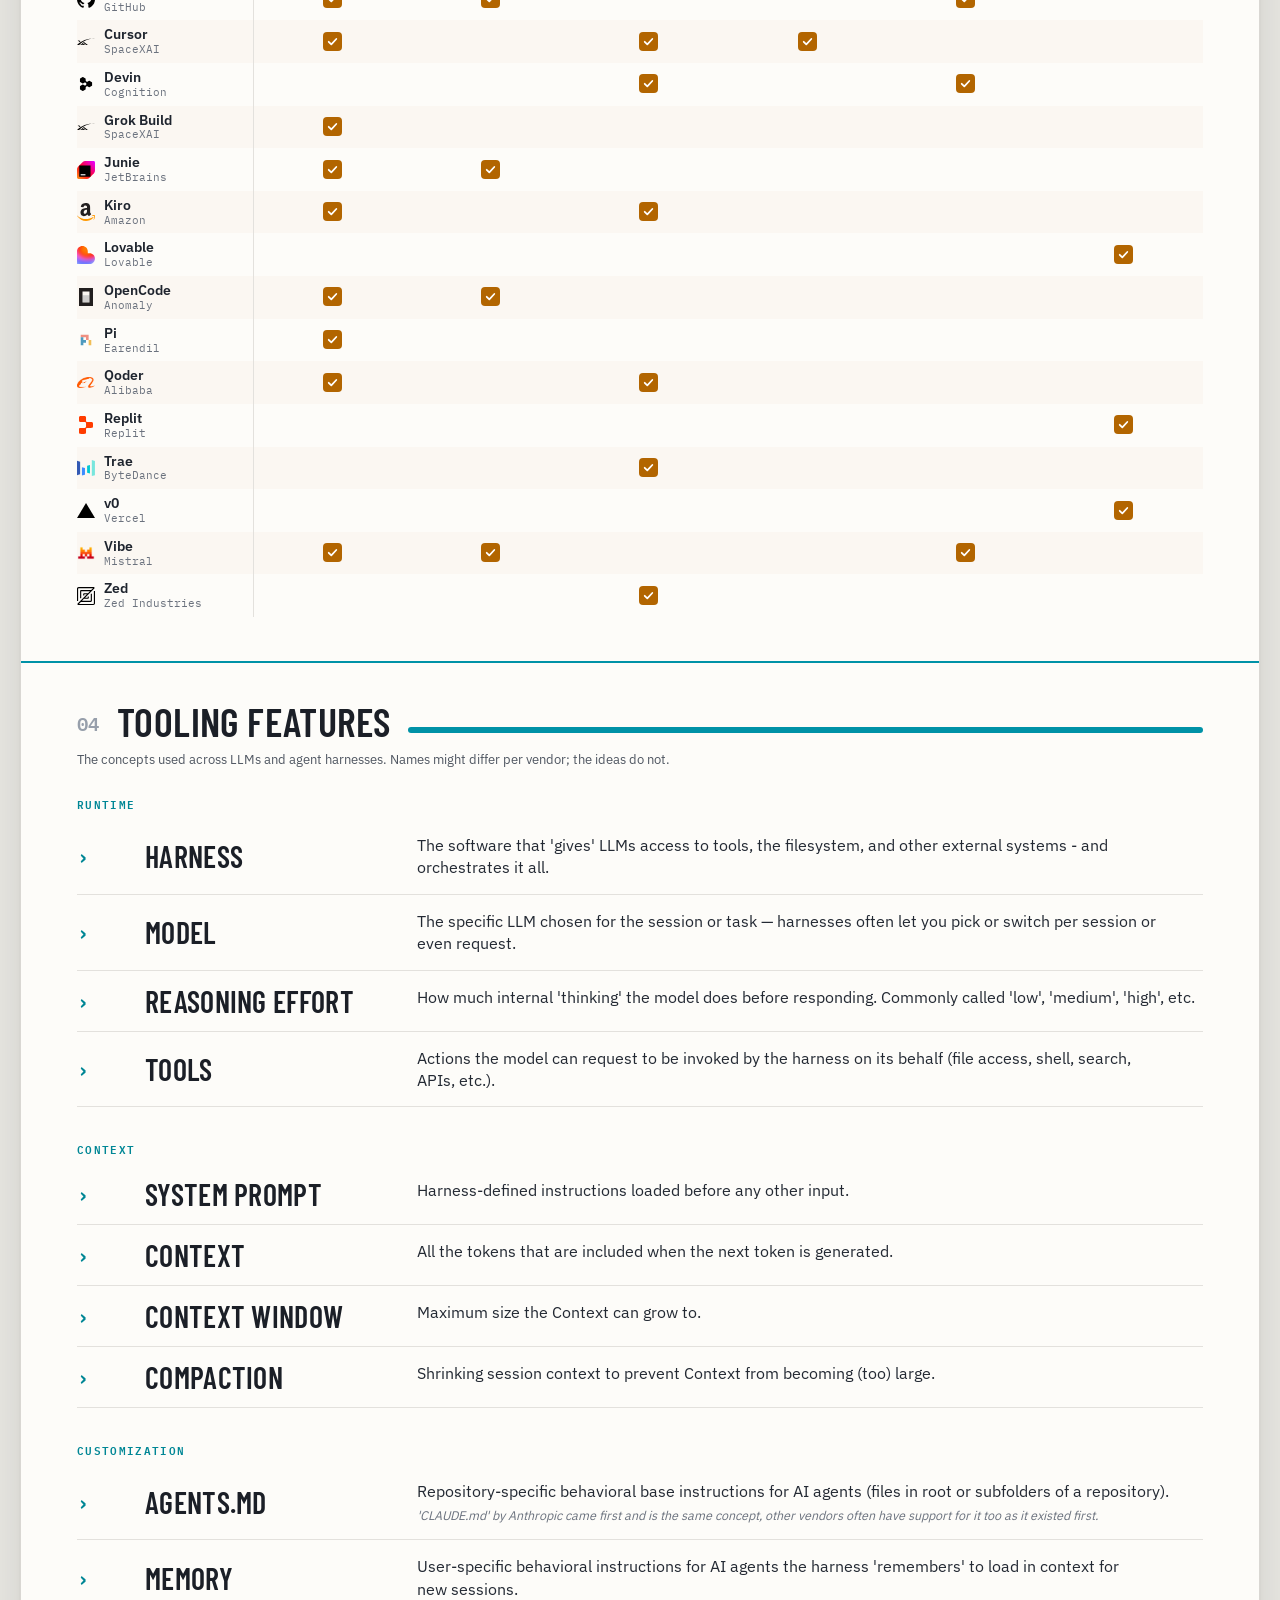
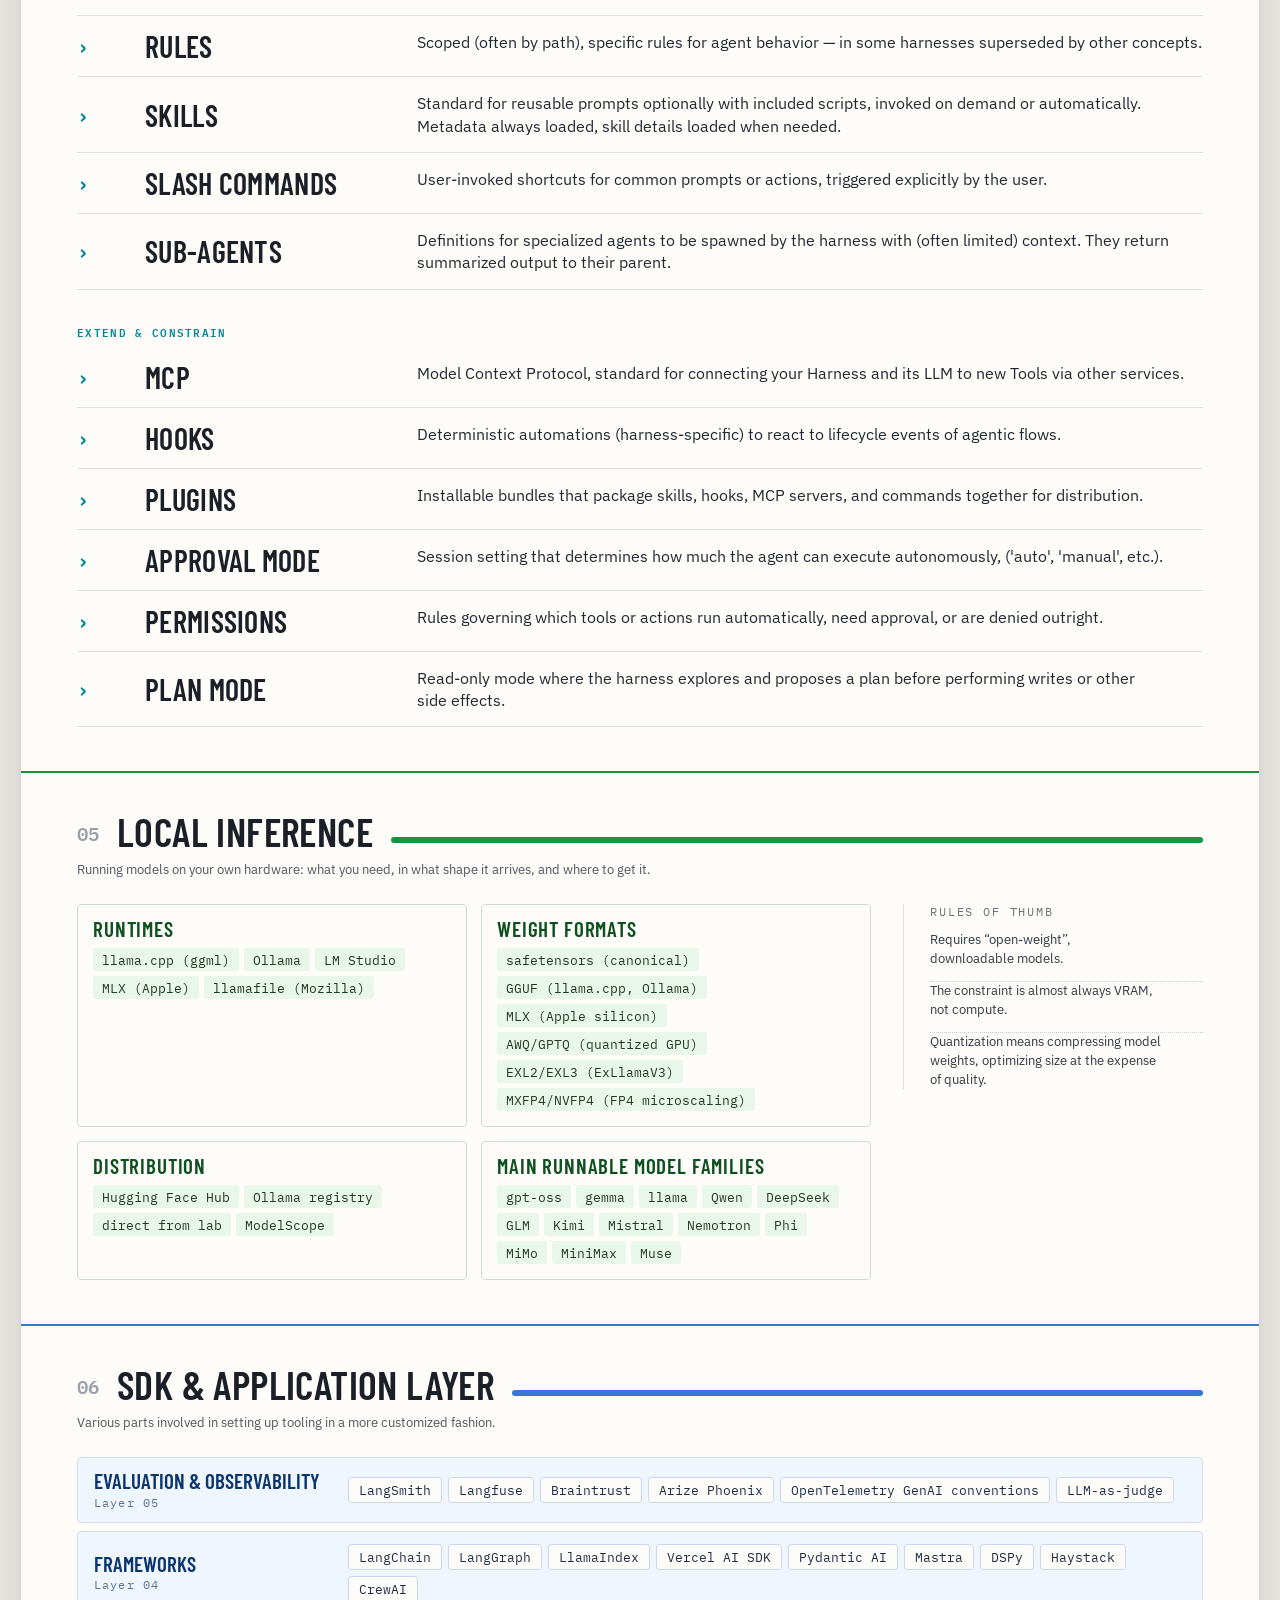
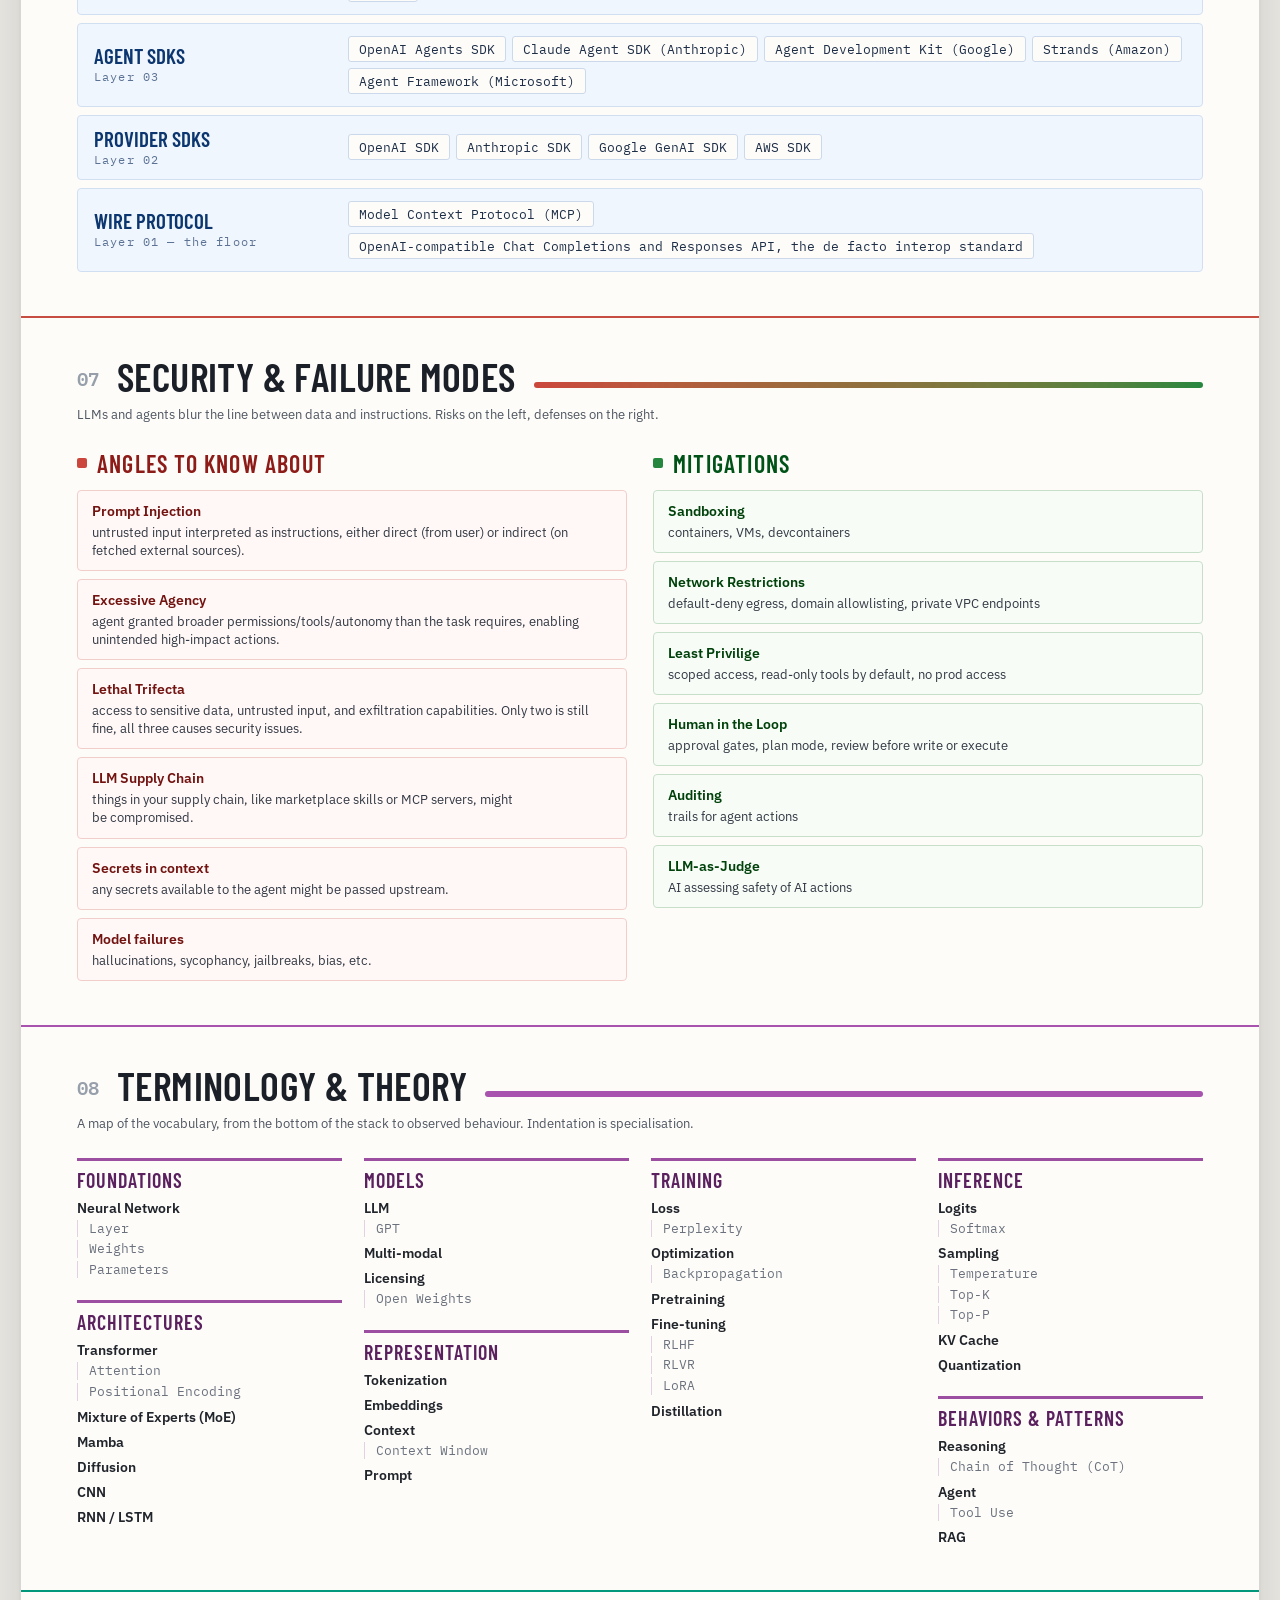
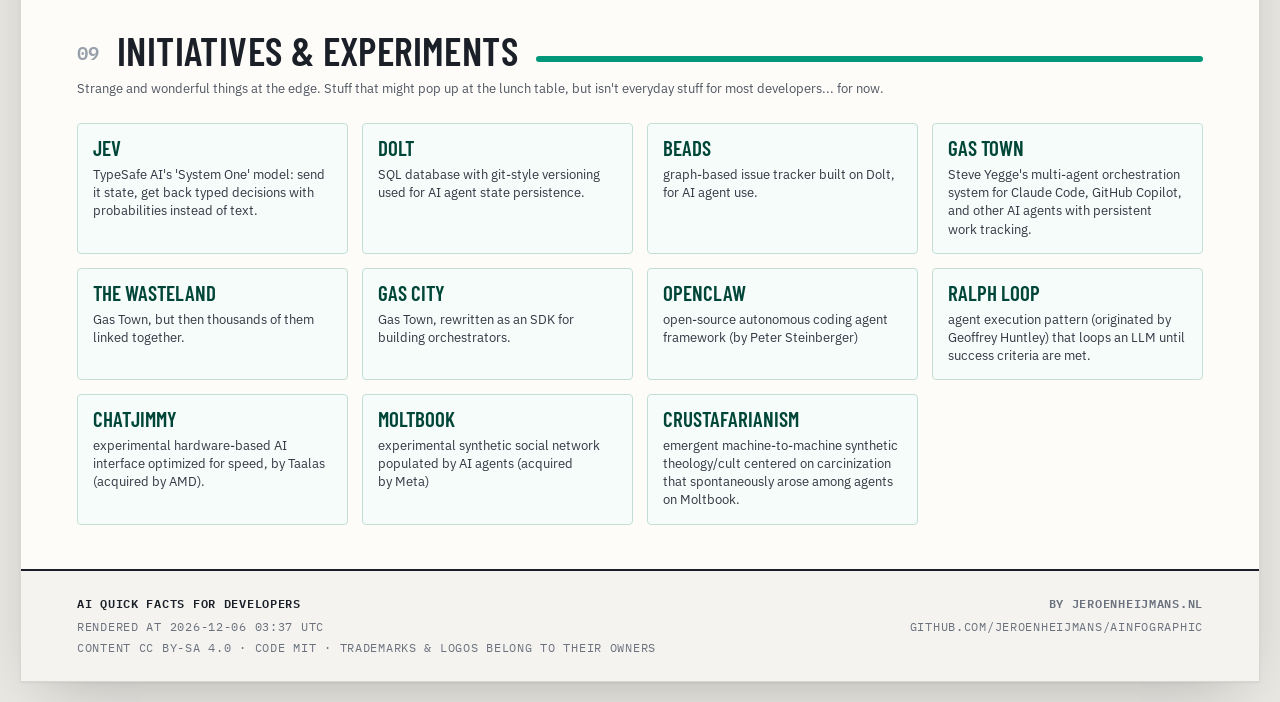
==== commit 78a837c9: "data: updates for 2026-09-24 Jev added, plus minor changes.  Fixes #8" ====
--- a/docs/index.html
+++ b/docs/index.html
@@ -7,7 +7,7 @@
 <meta name="description" content="A reference sheet with the most prominent bits of info: labs, models, inference, harnesses and the vocabulary around them.">
 <!-- Cache busting: bump every ?v= below (same date everywhere) whenever css/ or js/ changes.
      The data lives inline in this file (see the <script> before app.js) so it is never stale relative to the page. -->
-<link rel="stylesheet" href="css/style.css?v=2026-09-13">
+<link rel="stylesheet" href="css/style.css?v=2026-09-24">
 <link rel="icon" href="favicon.svg" type="image/svg+xml">
 <link rel="icon" href="favicon.ico" sizes="any">
 <link rel="apple-touch-icon" href="apple-touch-icon.png">
@@ -54,383 +54,442 @@
 </div>
 
 <script>
-window.DATA = window.DATA || {};
-
-/* Logo file extension exceptions, keyed by logo `key`/`vendorKey`/`toolKey`. A
-   key not listed here is assumed to be logos/<key>.svg; list it here (value
-   "png") when a vendor only provides a PNG. */
-window.DATA.logoFileExtensions = {
-  aider: "png",
-  "ai-studio": "png",
-  alibaba: "png",
-  antigravity: "png",
-  cloudflare: "png",
-  google: "png",
-  litellm: "png",
-  minimax: "png",
-  mistral: "png",
-  qoder: "png",
-  vibe: "png",
-};
-
-/* Labs and Models — graph data for the mind-map section.
-   Content is human-authored; do not change facts here without
-   coordinating with the human operator. */
-window.DATA.labs = {
-  id: "labs-and-models",
-  title: "Labs & Models",
-  intro: "Frontier and near-frontier labs, grouped by geography. List of model families a lab is best known for (dark), optionally some secondary models (light-gray).",
-  root: "Providers & Models",
-  regions: [
-    {
-      name: "North America",
-      labs: [
-        { name: "OpenAI", key: "openai", country: "US",
-          main: ["GPT Astra", "GPT Sol", "GPT Luna", "GPT Terra", "gpt-oss",],
-          secondary: ["GPT Codex", "GPT nano", "GPT mini", "Sora", "GPT Image",], },
-        { name: "Anthropic", key: "anthropic", country: "US",
-          main: ["Claude Haiku", "Claude Sonnet", "Claude Opus", "Claude Fable",
-                 { name: "Claude Mythos", footnote: "Not publicly available.", },], },
-        { name: "Google", key: "google", country: "US",
-          main: ["Gemini Flash Lite", "Gemini Flash", "Gemini Pro", "Gemma",],
-          secondary: ["Nano Banana", "Omni", "Imagen", "Veo", "Chirp",], },
-        { name: "SpaceXAI", key: "spacexai", country: "US",
-          main: ["Grok",],
-          secondary: ["Imagine", "Voice",], },
-        { name: "Microsoft", key: "microsoft", country: "US",
-          main: ["Phi",],
-          secondary: ["MAI",], },
-        { name: "Meta", key: "meta", country: "US",
-          main: ["Llama", "Muse Spark", "Muse Glimmer",], },
-        { name: "Amazon", key: "amazon", country: "US",
-          main: ["Nova Micro", "Nova Lite", "Nova Pro", "Nova Premier",],
-          secondary: ["Nova Canvas", "Nova Reel", "Nova Sonic",], },
-        { name: "NVIDIA", key: "nvidia", country: "US",
-          main: ["Nemotron Nano", "Nemotron Super", "Nemotron Ultra",],
-          secondary: ["Nemotron Speech",], },
-      ],
-    },
-    {
-      name: "Europe",
-      labs: [
-        { name: "Mistral", key: "mistral", country: "FR",
-          main: ["Ministral", "Mistral Small", "Mistral Medium", "Mistral Large", "Devstral", "Magistral",],
-          secondary: ["Voxtral", "OCR",], },
-      ],
-    },
-    {
-      name: "Asia",
-      labs: [
-        { name: "Alibaba", key: "alibaba", country: "CN",
-          main: ["Qwen", "Qwen-Coder",],
-          secondary: ["Qwen-VL", "Qwen-Audio", "Qwen-Omni",], },
-        { name: "DeepSeek", key: "deepseek", country: "CN",
-          main: ["DeepSeek Flash", "DeepSeek Pro",], },
-        { name: "MiniMax", key: "minimax", country: "CN",
-          main: ["MiniMax",], },
-        { name: "Z.ai", key: "z-ai", country: "CN",
-          main: ["GLM",], },
-        { name: "Moonshot", key: "moonshot", country: "CN",
-          main: ["Kimi",], },
-        { name: "Xiaomi", key: "xiaomi", country: "CN",
-          main: ["MiMo Flash", "MiMo Pro", "MiMo Omni",], },
-      ],
-    },
-  ],
-  addendum: [
-    { name: "Baidu ERNIE", country: "CN", },
-    { name: "Cohere Command", country: "CA", },
-    { name: "IBM Granite", country: "US", },
-    { name: "Tencent Hunyuan", country: "CN", },
-  ],
-};
-
-/* Inference Providers. */
-window.DATA.inference = {
-  id: "inference-providers",
-  title: "Inference Providers",
-  intro: "Every major lab (e.g. OpenAI, Anthropic, Google, Mistral, Alibaba, etc.) serves its own models. Listed here are the providers that host several labs' models. Indicative, not exhaustive — a trailing ellipsis means a long tail. Hyperscalers come first, highlighted in dark blocks.",
-  hyperscalers: [
-    { name: "Amazon", key: "amazon", label: "Bedrock",
-      hosts: ["Nova", "OpenAI", "Anthropic", "gpt-oss", "gemma", "Llama", "Qwen", "DeepSeek", "MiniMax", "Kimi", "Nemotron", "Mistral", "GLM",],
-      longTail: true, },
-    { name: "Microsoft", key: "microsoft", label: "Azure Foundry",
-      hosts: ["OpenAI", "Anthropic", "Cohere", "Llama", "Phi", "Mistral", "Grok", "DeepSeek",],
-      longTail: true, },
-    { name: "Google", key: "google", label: "Vertex",
-      hosts: ["Gemini", "Anthropic", "Llama", "Qwen", "GLM", "DeepSeek", "Mistral", "Grok",],
-      longTail: true, },
-  ],
-  providers: [
-    { name: "Cloudflare Workers AI", key: "cloudflare",
-      hosts: ["gpt-oss", "gemma", "Llama", "Nemotron", "Kimi", "GLM", "Qwen", "DeepSeek", "Mistral",],
-      longTail: true, },
-    { name: "Groq", key: "groq", hosts: ["Llama", "gpt-oss", "Qwen", "Kimi",], },
-    { name: "Cerebras", key: "cerebras", hosts: ["gpt-oss", "Llama", "Qwen", "GLM",], },
-    { name: "Fireworks AI", key: "fireworks-ai",
-      hosts: ["gpt-oss", "gemma", "Llama", "Qwen", "GLM", "Kimi", "DeepSeek", "MiniMax", "Mistral",],
-      longTail: true, },
-    { name: "Together AI", key: "together-ai",
-      hosts: ["gpt-oss", "gemma", "Nemotron", "Qwen", "MiniMax", "GLM", "Kimi", "Mistral",],
-      longTail: true, },
-    { name: "DeepInfra", key: "deepinfra",
-      hosts: ["Qwen", "MiniMax", "GLM", "Kimi", "Nemotron", "DeepSeek",],
-      longTail: true, },
-    { name: "SiliconFlow", key: "siliconflow", hosts: ["MiniMax", "GLM", "Kimi", "DeepSeek", "Qwen",], },
-    { name: "Hugging Face Inference Endpoints", key: "hugging-face", hosts: [], note: "Bring your own.", },
-  ],
-  routers: [
-    { name: "OpenRouter", key: "openrouter", hosts: [], note: "Nearly all models from all labs.", },
-    { name: "LiteLLM", key: "litellm", hosts: [], note: "Nearly all models from all labs.", },
-    { name: "OpenCode Zen", key: "opencode-zen", hosts: ["OpenAI", "Anthropic", "Gemini", "Grok", "Qwen", "MiniMax", "GLM", "Mistral",], },
-  ],
-};
-
-/* Development Tools. */
-window.DATA.tools = {
-  id: "development-tools",
-  title: "Development Tools & Harnesses",
-  intro: "The shape(s) each tool comes in. Several products or suites come in more than one form.",
-  forms: [
-    { name: "CLI Tools", short: "CLI", },
-    { name: "IDE Extensions", short: "IDE ext.", },
-    { name: "IDEs", short: "IDE", },
-    { name: "Standalone GUI", short: "Desktop app", },
-    { name: "SaaS Tools", short: "SaaS", },
-    { name: "Browser Apps", short: "Browser app", },
-  ],
-  rows: [
-    { name: "Aider", vendor: "open source", vendorKey: "aider", toolKey: "aider", forms: ["CLI Tools",], },
-    { name: "AI Studio", vendor: "Google", vendorKey: "google", toolKey: "ai-studio", forms: ["Browser Apps",], },
-    { name: "Antigravity", vendor: "Google", vendorKey: "google", toolKey: "antigravity", forms: ["CLI Tools", "IDEs",], },
-    { name: "Base44", vendor: "Wix", vendorKey: "wix", toolKey: "base44", forms: ["Browser Apps",], },
-    { name: "Bolt.new", vendor: "StackBlitz", vendorKey: "stackblitz", toolKey: "bolt-new", forms: ["Browser Apps",], },
-    { name: "Claude", vendor: "Anthropic", vendorKey: "anthropic", toolKey: "claude-code", forms: ["CLI Tools", "IDE Extensions", "Standalone GUI", "SaaS Tools",], },
-    { name: "Cline", vendor: "Cline Bot Inc.", vendorKey: "cline-bot-inc", toolKey: "cline", forms: ["CLI Tools", "IDE Extensions",], },
-    { name: "Codex", vendor: "OpenAI", vendorKey: "openai", toolKey: "codex", forms: ["CLI Tools", "IDE Extensions", "Standalone GUI", "SaaS Tools",], },
-    { name: "Copilot", vendor: "GitHub", vendorKey: "github", toolKey: "copilot", forms: ["CLI Tools", "IDE Extensions", "SaaS Tools",], },
-    { name: "Cursor", vendor: "SpaceXAI", vendorKey: "spacexai", toolKey: "cursor", forms:  ["IDEs", "CLI Tools", "Standalone GUI",], },
-    { name: "Devin", vendor: "Cognition", vendorKey: "cognition", toolKey: "devin", forms: ["IDEs", "SaaS Tools",], },
-    { name: "Junie", vendor: "JetBrains", vendorKey: "jetbrains", toolKey: "junie", forms: ["CLI Tools", "IDE Extensions",], },
-    { name: "Kiro", vendor: "Amazon", vendorKey: "amazon", toolKey: "kiro", forms: ["IDEs",], },
-    { name: "Lovable", vendor: "Lovable", vendorKey: "lovable", toolKey: "lovable", forms: ["Browser Apps",], },
-    { name: "OpenCode", vendor: "Anomaly", vendorKey: "anomaly", toolKey: "opencode", forms: ["CLI Tools", "IDE Extensions",], },
-    { name: "Q Developer", vendor: "Amazon", vendorKey: "amazon", toolKey: "q-developer", forms: ["IDE Extensions",], },
-    { name: "Qoder", vendor: "Alibaba", vendorKey: "alibaba", toolKey: "qoder", forms: ["CLI Tools", "IDEs",], },
-    { name: "Replit", vendor: "Replit", vendorKey: "replit", toolKey: "replit", forms: ["Browser Apps",], },
-    { name: "Trae", vendor: "ByteDance", vendorKey: "bytedance", toolKey: "trae", forms: ["IDEs",], },
-    { name: "v0", vendor: "Vercel", vendorKey: "vercel", toolKey: "v0", forms: ["Browser Apps",], },
-    { name: "Vibe", vendor: "Mistral", vendorKey: "mistral", toolKey: "vibe", forms: ["CLI Tools", "IDE Extensions", "SaaS Tools",], },
-    { name: "Zed", vendor: "Zed Industries", vendorKey: "zed-industries", toolKey: "zed", forms: ["IDEs",], },
-  ],
-};
-
-/* Tooling Features. */
-window.DATA.features = {
-  id: "tooling-features",
-  title: "Tooling Features",
-  intro: "The concepts used across LLMs and agent harnesses. Names might differ per vendor; the ideas do not.",
-  groups: [
-    {
-      title: "Runtime",
-      terms: [
-        { term: "Harness", def: "The software that 'gives' LLMs access to tools, the filesystem, and other external systems - and orchestrates it all.", },
-        { term: "Model", def: "The specific LLM chosen for the session or task — harnesses often let you pick or switch per session or even request.", },
-        { term: "Reasoning Effort", def: "How much internal 'thinking' the model does before responding. Commonly called 'low', 'medium', 'high', etc.", },
-        { term: "Tools", def: "Actions the model can request to be invoked by the harness on its behalf (file access, shell, search, APIs, etc.).", },
-      ],
-    },
-    {
-      title: "Context",
-      terms: [
-        { term: "System Prompt", def: "Harness-defined instructions loaded before any other input.", },
-        { term: "Context", def: "All the tokens that are included when the next token is generated.", },
-        { term: "Context Window", def: "Maximum size the Context can grow to.", },
-        { term: "Compaction", def: "Shrinking session context to prevent Context from becoming (too) large.", },
-      ],
-    },
-    {
-      title: "Customization",
-      terms: [
-        { term: "AGENTS.md", def: "Repository-specific behavioral base instructions for AI agents (files in root or subfolders of a repository).", footnote: "'CLAUDE.md' by Anthropic came first and is the same concept, other vendors often have support for it too as it existed first.", },
-        { term: "Memory", def: "User-specific behavioral instructions for AI agents the harness 'remembers' to load in context for new sessions.", },
-        { term: "Rules", def: "Scoped (often by path), specific rules for agent behavior — in some harnesses superseded by other concepts.", },
-        { term: "Skills", def: "Standard for reusable prompts optionally with included scripts, invoked on demand or automatically. Metadata always loaded, skill details loaded when needed.", },
-        { term: "Slash Commands", def: "User-invoked shortcuts for common prompts or actions, triggered explicitly by the user.", },
-        { term: "Sub-agents", def: "Definitions for specialized agents to be spawned by the harness with (often limited) context. They return summarized output to their parent.", },
-      ],
-    },
-    {
-      title: "Extend & Constrain",
-      terms: [
-        { term: "MCP", def: "Model Context Protocol, standard for connecting your Harness and its LLM to new Tools via other services.", },
-        { term: "Hooks", def: "Deterministic automations (harness-specific) to react to lifecycle events of agentic flows.", },
-        { term: "Plugins", def: "Installable bundles that package skills, hooks, MCP servers, and commands together for distribution.", },
-        { term: "Approval Mode", def: "Session setting that determines how much the agent can execute autonomously, ('auto', 'manual', etc.).", },
-        { term: "Permissions", def: "Rules governing which tools or actions run automatically, need approval, or are denied outright.", },
-        { term: "Plan Mode", def: "Read-only mode where the harness explores and proposes a plan before performing writes or other side effects.", },
-      ],
-    },
-  ],
-};
-
-/* Local Inference. */
-window.DATA.local = {
-  id: "local-inference",
-  title: "Local Inference",
-  intro: "Running models on your own hardware: what you need, in what shape it arrives, and where to get it.",
-  notes: [
-    "Requires “open-weight”, downloadable models.",
-    "The constraint is almost always VRAM, not compute.",
-    "Quantization means compressing model weights, optimizing size at the expense of quality.",
-  ],
-  layers: [
-    { name: "Runtimes", items: ["llama.cpp (ggml)", "Ollama", "LM Studio", "MLX (Apple)", "llamafile (Mozilla)",], },
-    { name: "Weight Formats", items: ["safetensors (canonical)", "GGUF (llama.cpp, Ollama)", "MLX (Apple silicon)", "AWQ/GPTQ (quantized GPU)", "EXL2/EXL3 (ExLlamaV3)", "MXFP4/NVFP4 (FP4 microscaling)",], },
-    { name: "Distribution", items: ["Hugging Face Hub", "Ollama registry", "direct from lab", "ModelScope",], },
-    { name: "Main runnable model families", items: ["gpt-oss", "gemma", "llama", "Qwen", "DeepSeek", "GLM", "Kimi", "Mistral", "Nemotron", "Phi", "MiMo", "MiniMax",], },
-  ],
-};
-
-/* SDK & Application Layer. */
-window.DATA.sdk = {
-  id: "sdk-application-layer",
-  title: "SDK & Application Layer",
-  intro: "Various parts involved in setting up tooling in a more customized fashion.",
-  layers: [
-    { name: "Wire Protocol", items: ["Model Context Protocol (MCP)", "OpenAI-compatible Chat Completions and Responses API, the de facto interop standard",], },
-    { name: "Provider SDKs", items: ["OpenAI SDK", "Anthropic SDK", "Google GenAI SDK", "AWS SDK",], },
-    { name: "Agent SDKs", items: ["OpenAI Agents SDK", "Claude Agent SDK (Anthropic)", "Agent Development Kit (Google)", "Strands (Amazon)", "Agent Framework (Microsoft)",], },
-    { name: "Frameworks", items: ["LangChain", "LangGraph", "LlamaIndex", "Vercel AI SDK", "Pydantic AI", "Mastra", "DSPy", "Haystack", "CrewAI",], },
-    { name: "Evaluation & Observability", items: ["LangSmith", "Langfuse", "Braintrust", "Arize Phoenix", "OpenTelemetry GenAI conventions", "LLM-as-judge",], },
-  ],
-};
-
-/* Security and Failure Modes. */
-window.DATA.security = {
-  id: "security-and-failure-modes",
-  title: "Security & Failure Modes",
-  intro: "LLMs and agents blur the line between data and instructions. Risks on the left, defenses on the right.",
-  angles: [
-    { term: "Prompt Injection", def: "untrusted input interpreted as instructions, either direct (from user) or indirect (on fetched external sources).", },
-    { term: "Excessive Agency", def: "agent granted broader permissions/tools/autonomy than the task requires, enabling unintended high-impact actions.", },
-    { term: "Lethal Trifecta", def: "access to sensitive data, untrusted input, and exfiltration capabilities. Only two is still fine, all three causes security issues.", },
-    { term: "LLM Supply Chain", def: "things in your supply chain, like marketplace skills or MCP servers, might be compromised.", },
-    { term: "Secrets in context", def: "any secrets available to the agent might be passed upstream.", },
-    { term: "Model failures", def: "hallucinations, sycophancy, jailbreaks, bias, etc.", },
-  ],
-  mitigations: [
-    { term: "Sandboxing", def: "containers, VMs, devcontainers", },
-    { term: "Network Restrictions", def: "default-deny egress, domain allowlisting, private VPC endpoints", },
-    { term: "Least Privilige", def: "scoped access, read-only tools by default, no prod access", },
-    { term: "Human in the Loop", def: "approval gates, plan mode, review before write or execute", },
-    { term: "Auditing", def: "trails for agent actions", },
-    { term: "LLM-as-Judge", def: "AI assessing safety of AI actions", },
-  ],
-};
-
-/* Terminology and Theory. */
-window.DATA.terminology = {
-  id: "terminology-and-theory",
-  title: "Terminology & Theory",
-  intro: "A map of the vocabulary, from the bottom of the stack to observed behaviour. Indentation is specialisation.",
-  tree: [
-    { name: "Foundations", children: [
-      { name: "Neural Network", children: [
-        { name: "Layer", }, { name: "Weights", }, { name: "Parameters", },
-      ],},
-    ],},
-    { name: "Architectures", children: [
-      { name: "Transformer", children: [
-        { name: "Attention", }, { name: "Positional Encoding", },
-      ],},
-      { name: "Mixture of Experts (MoE)", },
-      { name: "Mamba", },
-      { name: "Diffusion", },
-      { name: "CNN", },
-      { name: "RNN / LSTM", },
-    ],},
-    { name: "Models", children: [
-      { name: "LLM", children: [
-        { name: "GPT", },
-      ],},
-      { name: "Multi-modal", },
-      { name: "Licensing", children: [
-        { name: "Open Weights", },
-      ],},
-    ],},
-    { name: "Representation", children: [
-      { name: "Tokenization", },
-      { name: "Embeddings", },
-      { name: "Context", children: [
-        { name: "Context Window", },
-      ],},
-      { name: "Prompt", },
-    ],},
-    { name: "Training", children: [
-      { name: "Loss", children: [
-        { name: "Perplexity", },
-      ],},
-      { name: "Optimization", children: [
-        { name: "Backpropagation", },
-      ],},
-      { name: "Pretraining", },
-      { name: "Fine-tuning", children: [
-        { name: "RLHF", }, { name: "RLVR", }, { name: "LoRA", },
-      ],},
-      { name: "Distillation", },
-    ],},
-    { name: "Inference", children: [
-      { name: "Logits", children: [
-        { name: "Softmax", },
-      ],},
-      { name: "Sampling", children: [
-        { name: "Temperature", }, { name: "Top-K", }, { name: "Top-P", },
-      ],},
-      { name: "KV Cache", },
-      { name: "Quantization", },
-    ],},
-    { name: "Behaviors & Patterns", children: [
-      { name: "Reasoning", children: [
-        { name: "Chain of Thought (CoT)", },
-      ],},
-      { name: "Agent", children: [
-        { name: "Tool Use", },
-      ],},
-      { name: "RAG", },
-    ],},
-  ],
-};
-
-/* Initiatives & Experiments. */
-window.DATA.initiatives = {
-  id: "initiatives-and-experiments",
-  title: "Initiatives & Experiments",
-  intro: "Strange and wonderful things at the edge. Stuff that might pop up at the lunch table, but isn't everyday stuff for most developers... for now.",
-  items: [
-    { name: "Dolt", def: "SQL database with git-style versioning used for AI agent state persistence.", },
-    { name: "Beads", def: "graph-based issue tracker built on Dolt, for AI agent use.", },
-    { name: "Gas Town", def: "Steve Yegge's multi-agent orchestration system for Claude Code, GitHub Copilot, and other AI agents with persistent work tracking.", },
-    { name: "The Wasteland", def: "Gas Town, but then thousands of them linked together.", },
-    { name: "Gas City", def: "Gas Town, rewritten as an SDK for building orchestrators.", },
-    { name: "OpenClaw", def: "open-source autonomous coding agent framework (by Peter Steinberger)", },
-    { name: "Ralph Loop", def: "agent execution pattern (originated by Geoffrey Huntley) that loops an LLM until success criteria are met.", },
-    { name: "ChatJimmy", def: "experimental hardware-based AI interface optimized for speed, by Taalas (acquired by AMD).", },
-    { name: "Moltbook", def: "experimental synthetic social network populated by AI agents (acquired by Meta)", },
-    { name: "Crustafarianism", def: "emergent machine-to-machine synthetic theology/cult centered on carcinization that spontaneously arose among agents on Moltbook.", },
-  ],
+window.DATA = {
+
+  /* Logo file extension exceptions, keyed by logo `key`/`vendorKey`/`toolKey`. A
+    key not listed here is assumed to be logos/<key>.svg; list it here (value
+    "png") when a vendor only provides a PNG. */
+  logoFileExtensions: {
+    aider: "png",
+    "ai-studio": "png",
+    alibaba: "png",
+    antigravity: "png",
+    cloudflare: "png",
+    google: "png",
+    litellm: "png",
+    minimax: "png",
+    mistral: "png",
+    qoder: "png",
+    typesafe: "png",
+    vibe: "png",
+  },
+
+  labs: {
+    id: "labs-and-models",
+    title: "Labs & Models",
+    intro: "Frontier and near-frontier labs, grouped by geography. List of model families a lab is best known for (dark), optionally some secondary models (light-gray).",
+    root: "Providers & Models",
+    regions: [
+      {
+        name: "North America",
+        labs: [
+          {
+            name: "OpenAI",
+            key: "openai",
+            country: "US",
+            main: ["GPT Astra", "GPT Sol", "GPT Luna", "GPT Terra", "gpt-oss"],
+            secondary: ["GPT Codex", "GPT nano", "GPT mini", "Sora", "GPT Image"],
+          },
+          {
+            name: "Anthropic",
+            key: "anthropic",
+            country: "US",
+            main: ["Claude Haiku", "Claude Sonnet", "Claude Opus", "Claude Fable", { name: "Claude Mythos", footnote: "Not publicly available." }],
+          },
+          {
+            name: "Google",
+            key: "google",
+            country: "US",
+            main: ["Gemini Flash Lite", "Gemini Flash", "Gemini Pro", "Gemma"],
+            secondary: ["Nano Banana", "Omni", "Imagen", "Veo", "Chirp"],
+          },
+          {
+            name: "SpaceXAI",
+            key: "spacexai",
+            country: "US",
+            main: ["Grok"],
+            secondary: ["Imagine", "Voice"],
+          },
+          {
+            name: "Microsoft",
+            key: "microsoft",
+            country: "US",
+            main: ["Phi"],
+            secondary: ["MAI"],
+          },
+          {
+            name: "Meta",
+            key: "meta",
+            country: "US",
+            main: ["Llama", "Muse Spark", "Muse Glimmer"],
+          },
+          {
+            name: "Amazon",
+            key: "amazon",
+            country: "US",
+            main: ["Nova Micro", "Nova Lite", "Nova Pro", "Nova Premier"],
+            secondary: ["Nova Canvas", "Nova Reel", "Nova Sonic"],
+          },
+          {
+            name: "NVIDIA",
+            key: "nvidia",
+            country: "US",
+            main: ["Nemotron Nano", "Nemotron Super", "Nemotron Ultra"],
+            secondary: ["Nemotron Speech"],
+          },
+          {
+            name: "TypeSafe AI",
+            key: "typesafe",
+            country: "US",
+            main: [{ name: "Jev", notLlm: true, footnote: "Not an LLM: 'System One' model returning typed decisions with probabilities, no text." }],
+          },
+        ],
+      },
+      {
+        name: "Europe",
+        labs: [
+          {
+            name: "Mistral",
+            key: "mistral",
+            country: "FR",
+            main: ["Ministral", "Mistral Small", "Mistral Medium", "Mistral Large", "Devstral", "Magistral"],
+            secondary: ["Voxtral", "OCR"],
+          },
+        ],
+      },
+      {
+        name: "Asia",
+        labs: [
+          {
+            name: "Alibaba",
+            key: "alibaba",
+            country: "CN",
+            main: ["Qwen", "Qwen-Coder"],
+            secondary: ["Qwen-VL", "Qwen-Audio", "Qwen-Omni"],
+          },
+          {
+            name: "DeepSeek",
+            key: "deepseek",
+            country: "CN",
+            main: ["DeepSeek Flash", "DeepSeek Pro"],
+          },
+          {
+            name: "MiniMax",
+            key: "minimax",
+            country: "CN",
+            main: ["MiniMax"],
+            secondary: ["Hailuo"],
+          },
+          {
+            name: "Z.ai",
+            key: "z-ai",
+            country: "CN",
+            main: ["GLM"],
+          },
+          {
+            name: "Moonshot",
+            key: "moonshot",
+            country: "CN",
+            main: ["Kimi"],
+          },
+          {
+            name: "Xiaomi",
+            key: "xiaomi",
+            country: "CN",
+            main: ["MiMo Flash", "MiMo Pro", "MiMo Omni"],
+          },
+        ],
+      },
+    ],
+    addendum: [
+      { name: "Baidu ERNIE", country: "CN" },
+      { name: "Cohere Command", country: "CA" },
+      { name: "IBM Granite", country: "US" },
+      { name: "Tencent Hunyuan", country: "CN" },
+    ],
+  },
+
+  inference: {
+    id: "inference-providers",
+    title: "Inference Providers",
+    intro: "Every major lab (e.g. OpenAI, Anthropic, Google, Mistral, Alibaba, etc.) serves its own models. Listed here are the providers that host several labs' models. Indicative, not exhaustive — a trailing ellipsis means a long tail. Hyperscalers come first, highlighted in dark blocks.",
+    hyperscalers: [
+      { name: "Amazon", key: "amazon", label: "Bedrock",
+        hosts: ["Nova", "OpenAI", "Anthropic", "Grok", "gpt-oss", "gemma", "Llama", "Qwen", "DeepSeek", "MiniMax", "Kimi", "Nemotron", "Mistral", "GLM"],
+        longTail: true, },
+      { name: "Microsoft", key: "microsoft", label: "Azure Foundry",
+        hosts: ["OpenAI", "Anthropic", "Cohere", "Llama", "Phi", "Mistral", "Grok", "DeepSeek"],
+        longTail: true, },
+      { name: "Google", key: "google", label: "Vertex",
+        hosts: ["Gemini", "Anthropic", "Llama", "Qwen", "GLM", "DeepSeek", "Mistral", "Grok"],
+        longTail: true, },
+    ],
+    providers: [
+      { name: "Cloudflare Workers AI", key: "cloudflare",
+        hosts: ["gpt-oss", "gemma", "Llama", "Nemotron", "Kimi", "GLM", "Qwen", "DeepSeek", "Mistral"],
+        longTail: true, },
+      { name: "Groq", key: "groq", hosts: ["Llama", "gpt-oss", "Qwen", "Kimi"] },
+      { name: "Cerebras", key: "cerebras", hosts: ["gpt-oss", "Llama", "Qwen", "GLM"] },
+      { name: "Fireworks AI", key: "fireworks-ai",
+        hosts: ["gpt-oss", "gemma", "Llama", "Qwen", "GLM", "Kimi", "DeepSeek", "MiniMax", "Mistral"],
+        longTail: true, },
+      { name: "Together AI", key: "together-ai",
+        hosts: ["gpt-oss", "gemma", "Nemotron", "Qwen", "MiniMax", "GLM", "Kimi", "Mistral"],
+        longTail: true, },
+      { name: "DeepInfra", key: "deepinfra",
+        hosts: ["Qwen", "MiniMax", "GLM", "Kimi", "Nemotron", "DeepSeek"],
+        longTail: true, },
+      { name: "SiliconFlow", key: "siliconflow", hosts: ["MiniMax", "GLM", "Kimi", "DeepSeek", "Qwen"] },
+      { name: "Hugging Face Inference Endpoints", key: "hugging-face", hosts: [], note: "Bring your own. Being acquired by NVIDIA.", },
+    ],
+    routers: [
+      { name: "OpenRouter", key: "openrouter", hosts: [], note: "Nearly all models from all labs.", },
+      { name: "LiteLLM", key: "litellm", hosts: [], note: "Nearly all models from all labs.", },
+      { name: "OpenCode Zen", key: "opencode-zen", hosts: ["OpenAI", "Anthropic", "Gemini", "Grok", "Qwen", "MiniMax", "GLM", "Mistral"] },
+    ],
+  },
+
+  tools: {
+    id: "development-tools",
+    title: "Development Tools & Harnesses",
+    intro: "The shape(s) each tool comes in. Several products or suites come in more than one form.",
+    forms: [
+      { name: "CLI Tools", short: "CLI" },
+      { name: "IDE Extensions", short: "IDE ext." },
+      { name: "IDEs", short: "IDE" },
+      { name: "Standalone GUI", short: "Desktop app" },
+      { name: "SaaS Tools", short: "SaaS" },
+      { name: "Browser Apps", short: "Browser app" },
+    ],
+    rows: [
+      { name: "Aider", vendor: "open source", vendorKey: "aider", toolKey: "aider", forms: ["CLI Tools"] },
+      { name: "AI Studio", vendor: "Google", vendorKey: "google", toolKey: "ai-studio", forms: ["Browser Apps"] },
+      { name: "Antigravity", vendor: "Google", vendorKey: "google", toolKey: "antigravity", forms: ["CLI Tools", "IDEs"] },
+      { name: "Base44", vendor: "Wix", vendorKey: "wix", toolKey: "base44", forms: ["Browser Apps"] },
+      { name: "Bolt.new", vendor: "StackBlitz", vendorKey: "stackblitz", toolKey: "bolt-new", forms: ["Browser Apps"] },
+      { name: "Claude", vendor: "Anthropic", vendorKey: "anthropic", toolKey: "claude-code", forms: ["CLI Tools", "IDE Extensions", "Standalone GUI", "SaaS Tools"] },
+      { name: "Cline", vendor: "Cline Bot Inc.", vendorKey: "cline-bot-inc", toolKey: "cline", forms: ["CLI Tools", "IDE Extensions"] },
+      { name: "Codex", vendor: "OpenAI", vendorKey: "openai", toolKey: "codex", forms: ["CLI Tools", "IDE Extensions", "Standalone GUI", "SaaS Tools"] },
+      { name: "Copilot", vendor: "GitHub", vendorKey: "github", toolKey: "copilot", forms: ["CLI Tools", "IDE Extensions", "SaaS Tools"] },
+      { name: "Cursor", vendor: "SpaceXAI", vendorKey: "spacexai", toolKey: "cursor", forms:  ["IDEs", "CLI Tools", "Standalone GUI"] },
+      { name: "Devin", vendor: "Cognition", vendorKey: "cognition", toolKey: "devin", forms: ["IDEs", "SaaS Tools"] },
+      { name: "Grok Build", vendor: "SpaceXAI", vendorKey: "spacexai", toolKey: "spacexai", forms: ["CLI Tools"] },
+      { name: "Junie", vendor: "JetBrains", vendorKey: "jetbrains", toolKey: "junie", forms: ["CLI Tools", "IDE Extensions"] },
+      { name: "Kiro", vendor: "Amazon", vendorKey: "amazon", toolKey: "kiro", forms: ["IDEs", "CLI Tools"] },
+      { name: "Lovable", vendor: "Lovable", vendorKey: "lovable", toolKey: "lovable", forms: ["Browser Apps"] },
+      { name: "OpenCode", vendor: "Anomaly", vendorKey: "anomaly", toolKey: "opencode", forms: ["CLI Tools", "IDE Extensions"] },
+      { name: "Pi", vendor: "Earendil", vendorKey: "earendil", toolKey: "pi", forms: ["CLI Tools"] },
+      { name: "Qoder", vendor: "Alibaba", vendorKey: "alibaba", toolKey: "qoder", forms: ["CLI Tools", "IDEs"] },
+      { name: "Replit", vendor: "Replit", vendorKey: "replit", toolKey: "replit", forms: ["Browser Apps"] },
+      { name: "Trae", vendor: "ByteDance", vendorKey: "bytedance", toolKey: "trae", forms: ["IDEs"] },
+      { name: "v0", vendor: "Vercel", vendorKey: "vercel", toolKey: "v0", forms: ["Browser Apps"] },
+      { name: "Vibe", vendor: "Mistral", vendorKey: "mistral", toolKey: "vibe", forms: ["CLI Tools", "IDE Extensions", "SaaS Tools"] },
+      { name: "Zed", vendor: "Zed Industries", vendorKey: "zed-industries", toolKey: "zed", forms: ["IDEs"] },
+    ],
+  },
+
+  features: {
+    id: "tooling-features",
+    title: "Tooling Features",
+    intro: "The concepts used across LLMs and agent harnesses. Names might differ per vendor; the ideas do not.",
+    groups: [
+      {
+        title: "Runtime",
+        terms: [
+          { term: "Harness", def: "The software that 'gives' LLMs access to tools, the filesystem, and other external systems - and orchestrates it all." },
+          { term: "Model", def: "The specific LLM chosen for the session or task — harnesses often let you pick or switch per session or even request." },
+          { term: "Reasoning Effort", def: "How much internal 'thinking' the model does before responding. Commonly called 'low', 'medium', 'high', etc." },
+          { term: "Tools", def: "Actions the model can request to be invoked by the harness on its behalf (file access, shell, search, APIs, etc.)." },
+        ],
+      },
+      {
+        title: "Context",
+        terms: [
+          { term: "System Prompt", def: "Harness-defined instructions loaded before any other input." },
+          { term: "Context", def: "All the tokens that are included when the next token is generated." },
+          { term: "Context Window", def: "Maximum size the Context can grow to." },
+          { term: "Compaction", def: "Shrinking session context to prevent Context from becoming (too) large." },
+        ],
+      },
+      {
+        title: "Customization",
+        terms: [
+          { term: "AGENTS.md", def: "Repository-specific behavioral base instructions for AI agents (files in root or subfolders of a repository).", footnote: "'CLAUDE.md' by Anthropic came first and is the same concept, other vendors often have support for it too as it existed first." },
+          { term: "Memory", def: "User-specific behavioral instructions for AI agents the harness 'remembers' to load in context for new sessions." },
+          { term: "Rules", def: "Scoped (often by path), specific rules for agent behavior — in some harnesses superseded by other concepts." },
+          { term: "Skills", def: "Standard for reusable prompts optionally with included scripts, invoked on demand or automatically. Metadata always loaded, skill details loaded when needed." },
+          { term: "Slash Commands", def: "User-invoked shortcuts for common prompts or actions, triggered explicitly by the user." },
+          { term: "Sub-agents", def: "Definitions for specialized agents to be spawned by the harness with (often limited) context. They return summarized output to their parent." },
+        ],
+      },
+      {
+        title: "Extend & Constrain",
+        terms: [
+          { term: "MCP", def: "Model Context Protocol, standard for connecting your Harness and its LLM to new Tools via other services." },
+          { term: "Hooks", def: "Deterministic automations (harness-specific) to react to lifecycle events of agentic flows." },
+          { term: "Plugins", def: "Installable bundles that package skills, hooks, MCP servers, and commands together for distribution." },
+          { term: "Approval Mode", def: "Session setting that determines how much the agent can execute autonomously, ('auto', 'manual', etc.)." },
+          { term: "Permissions", def: "Rules governing which tools or actions run automatically, need approval, or are denied outright." },
+          { term: "Plan Mode", def: "Read-only mode where the harness explores and proposes a plan before performing writes or other side effects." },
+        ],
+      },
+    ],
+  },
+
+  local: {
+    id: "local-inference",
+    title: "Local Inference",
+    intro: "Running models on your own hardware: what you need, in what shape it arrives, and where to get it.",
+    notes: [
+      "Requires “open-weight”, downloadable models.",
+      "The constraint is almost always VRAM, not compute.",
+      "Quantization means compressing model weights, optimizing size at the expense of quality.",
+    ],
+    layers: [
+      { name: "Runtimes", items: ["llama.cpp (ggml)", "Ollama", "LM Studio", "MLX (Apple)", "llamafile (Mozilla)"] },
+      { name: "Weight Formats", items: ["safetensors (canonical)", "GGUF (llama.cpp, Ollama)", "MLX (Apple silicon)", "AWQ/GPTQ (quantized GPU)", "EXL2/EXL3 (ExLlamaV3)", "MXFP4/NVFP4 (FP4 microscaling)"] },
+      { name: "Distribution", items: ["Hugging Face Hub", "Ollama registry", "direct from lab", "ModelScope"] },
+      { name: "Main runnable model families", items: ["gpt-oss", "gemma", "llama", "Qwen", "DeepSeek", "GLM", "Kimi", "Mistral", "Nemotron", "Phi", "MiMo", "MiniMax", "Muse"] },
+    ],
+  },
+
+  sdk: {
+    id: "sdk-application-layer",
+    title: "SDK & Application Layer",
+    intro: "Various parts involved in setting up tooling in a more customized fashion.",
+    layers: [
+      { name: "Wire Protocol", items: ["Model Context Protocol (MCP)", "OpenAI-compatible Chat Completions and Responses API, the de facto interop standard"] },
+      { name: "Provider SDKs", items: ["OpenAI SDK", "Anthropic SDK", "Google GenAI SDK", "AWS SDK"] },
+      { name: "Agent SDKs", items: ["OpenAI Agents SDK", "Claude Agent SDK (Anthropic)", "Agent Development Kit (Google)", "Strands (Amazon)", "Agent Framework (Microsoft)"] },
+      { name: "Frameworks", items: ["LangChain", "LangGraph", "LlamaIndex", "Vercel AI SDK", "Pydantic AI", "Mastra", "DSPy", "Haystack", "CrewAI"] },
+      { name: "Evaluation & Observability", items: ["LangSmith", "Langfuse", "Braintrust", "Arize Phoenix", "OpenTelemetry GenAI conventions", "LLM-as-judge"] },
+    ],
+  },
+
+  security: {
+    id: "security-and-failure-modes",
+    title: "Security & Failure Modes",
+    intro: "LLMs and agents blur the line between data and instructions. Risks on the left, defenses on the right.",
+    angles: [
+      { term: "Prompt Injection", def: "untrusted input interpreted as instructions, either direct (from user) or indirect (on fetched external sources).", },
+      { term: "Excessive Agency", def: "agent granted broader permissions/tools/autonomy than the task requires, enabling unintended high-impact actions.", },
+      { term: "Lethal Trifecta", def: "access to sensitive data, untrusted input, and exfiltration capabilities. Only two is still fine, all three causes security issues.", },
+      { term: "LLM Supply Chain", def: "things in your supply chain, like marketplace skills or MCP servers, might be compromised.", },
+      { term: "Secrets in context", def: "any secrets available to the agent might be passed upstream.", },
+      { term: "Model failures", def: "hallucinations, sycophancy, jailbreaks, bias, etc.", },
+    ],
+    mitigations: [
+      { term: "Sandboxing", def: "containers, VMs, devcontainers" },
+      { term: "Network Restrictions", def: "default-deny egress, domain allowlisting, private VPC endpoints" },
+      { term: "Least Privilige", def: "scoped access, read-only tools by default, no prod access" },
+      { term: "Human in the Loop", def: "approval gates, plan mode, review before write or execute" },
+      { term: "Auditing", def: "trails for agent actions" },
+      { term: "LLM-as-Judge", def: "AI assessing safety of AI actions" },
+    ],
+  },
+
+  terminology: {
+    id: "terminology-and-theory",
+    title: "Terminology & Theory",
+    intro: "A map of the vocabulary, from the bottom of the stack to observed behaviour. Indentation is specialisation.",
+    tree: [
+      { name: "Foundations", children: [
+        { name: "Neural Network", children: [
+          { name: "Layer" }, { name: "Weights" }, { name: "Parameters" },
+        ],},
+      ],},
+      { name: "Architectures", children: [
+        { name: "Transformer", children: [
+          { name: "Attention" }, { name: "Positional Encoding" },
+        ],},
+        { name: "Mixture of Experts (MoE)" },
+        { name: "Mamba" },
+        { name: "Diffusion" },
+        { name: "CNN" },
+        { name: "RNN / LSTM" },
+      ],},
+      { name: "Models", children: [
+        { name: "LLM", children: [
+          { name: "GPT" },
+        ],},
+        { name: "Multi-modal" },
+        { name: "Licensing", children: [
+          { name: "Open Weights" },
+        ],},
+      ],},
+      { name: "Representation", children: [
+        { name: "Tokenization" },
+        { name: "Embeddings" },
+        { name: "Context", children: [
+          { name: "Context Window" },
+        ],},
+        { name: "Prompt" },
+      ],},
+      { name: "Training", children: [
+        { name: "Loss", children: [
+          { name: "Perplexity" },
+        ],},
+        { name: "Optimization", children: [
+          { name: "Backpropagation" },
+        ],},
+        { name: "Pretraining" },
+        { name: "Fine-tuning", children: [
+          { name: "RLHF" }, { name: "RLVR" }, { name: "LoRA" },
+        ],},
+        { name: "Distillation" },
+      ],},
+      { name: "Inference", children: [
+        { name: "Logits", children: [
+          { name: "Softmax" },
+        ],},
+        { name: "Sampling", children: [
+          { name: "Temperature" }, { name: "Top-K" }, { name: "Top-P" },
+        ],},
+        { name: "KV Cache" },
+        { name: "Quantization" },
+      ],},
+      { name: "Behaviors & Patterns", children: [
+        { name: "Reasoning", children: [
+          { name: "Chain of Thought (CoT)" },
+        ],},
+        { name: "Agent", children: [
+          { name: "Tool Use" },
+        ],},
+        { name: "RAG" },
+      ],},
+    ],
+  },
+
+  initiatives: {
+    id: "initiatives-and-experiments",
+    title: "Initiatives & Experiments",
+    intro: "Strange and wonderful things at the edge. Stuff that might pop up at the lunch table, but isn't everyday stuff for most developers... for now.",
+    items: [
+      { name: "Jev", def: "TypeSafe AI's 'System One' model: send it state, get back typed decisions with probabilities instead of text." },
+      { name: "Dolt", def: "SQL database with git-style versioning used for AI agent state persistence." },
+      { name: "Beads", def: "graph-based issue tracker built on Dolt, for AI agent use." },
+      { name: "Gas Town", def: "Steve Yegge's multi-agent orchestration system for Claude Code, GitHub Copilot, and other AI agents with persistent work tracking." },
+      { name: "The Wasteland", def: "Gas Town, but then thousands of them linked together." },
+      { name: "Gas City", def: "Gas Town, rewritten as an SDK for building orchestrators." },
+      { name: "OpenClaw", def: "open-source autonomous coding agent framework (by Peter Steinberger)" },
+      { name: "Ralph Loop", def: "agent execution pattern (originated by Geoffrey Huntley) that loops an LLM until success criteria are met." },
+      { name: "ChatJimmy", def: "experimental hardware-based AI interface optimized for speed, by Taalas (acquired by AMD)." },
+      { name: "Moltbook", def: "experimental synthetic social network populated by AI agents (acquired by Meta)" },
+      { name: "Crustafarianism", def: "emergent machine-to-machine synthetic theology/cult centered on carcinization that spontaneously arose among agents on Moltbook." },
+    ],
+  }
 };
 </script>
 
-<script src="js/app.js?v=2026-09-13" defer></script>
-<script src="js/sections/labs.js?v=2026-09-13" defer></script>
-<script src="js/sections/inference.js?v=2026-09-13" defer></script>
-<script src="js/sections/tools.js?v=2026-09-13" defer></script>
-<script src="js/sections/features.js?v=2026-09-13" defer></script>
-<script src="js/sections/local.js?v=2026-09-13" defer></script>
-<script src="js/sections/sdk.js?v=2026-09-13" defer></script>
-<script src="js/sections/security.js?v=2026-09-13" defer></script>
-<script src="js/sections/terminology.js?v=2026-09-13" defer></script>
-<script src="js/sections/initiatives.js?v=2026-09-13" defer></script>
+<script src="js/app.js?v=2026-09-24" defer></script>
+<script src="js/sections/labs.js?v=2026-09-24" defer></script>
+<script src="js/sections/inference.js?v=2026-09-24" defer></script>
+<script src="js/sections/tools.js?v=2026-09-24" defer></script>
+<script src="js/sections/features.js?v=2026-09-24" defer></script>
+<script src="js/sections/local.js?v=2026-09-24" defer></script>
+<script src="js/sections/sdk.js?v=2026-09-24" defer></script>
+<script src="js/sections/security.js?v=2026-09-24" defer></script>
+<script src="js/sections/terminology.js?v=2026-09-24" defer></script>
+<script src="js/sections/initiatives.js?v=2026-09-24" defer></script>
 </body>
 </html>
--- a/docs/css/style.css
+++ b/docs/css/style.css
@@ -392,6 +392,7 @@
 }
 
 .lab-card {
+  position: relative;
   background: var(--card);
   padding: 13px 15px 15px;
   min-height: 192px;
@@ -419,6 +420,7 @@
   display: flex;
   align-items: center;
   gap: 8px;
+  padding-right: 26px;
   border-bottom: 1px solid var(--card-tint);
   padding-bottom: 7px;
 }
@@ -430,12 +432,13 @@
   text-transform: uppercase;
   letter-spacing: .01em;
 }
-.lab-cc {
-  font-family: var(--font-mono);
-  font-size: 11.5px;
-  font-weight: 500;
-  color: oklch(0.58 0.16 var(--region-hue, 250));
-  letter-spacing: .08em;
+.lab-flag {
+  position: absolute;
+  inset: 13px 15px auto auto;
+  height: 16px;
+  width: auto;
+  border-radius: 2px;
+  border: 1px solid var(--card-tint);
 }
 .lab-chips { display: flex; flex-wrap: wrap; gap: 5px; }
 
@@ -452,6 +455,7 @@
   color: var(--card);
   font-weight: 500;
 }
+.lab-chip--main.lab-chip--not-llm { background: oklch(0.4 0.015 260); }
 .lab-chip--secondary {
   background: var(--card-tint);
   border: 1px dashed oklch(0.8 0.01 260);
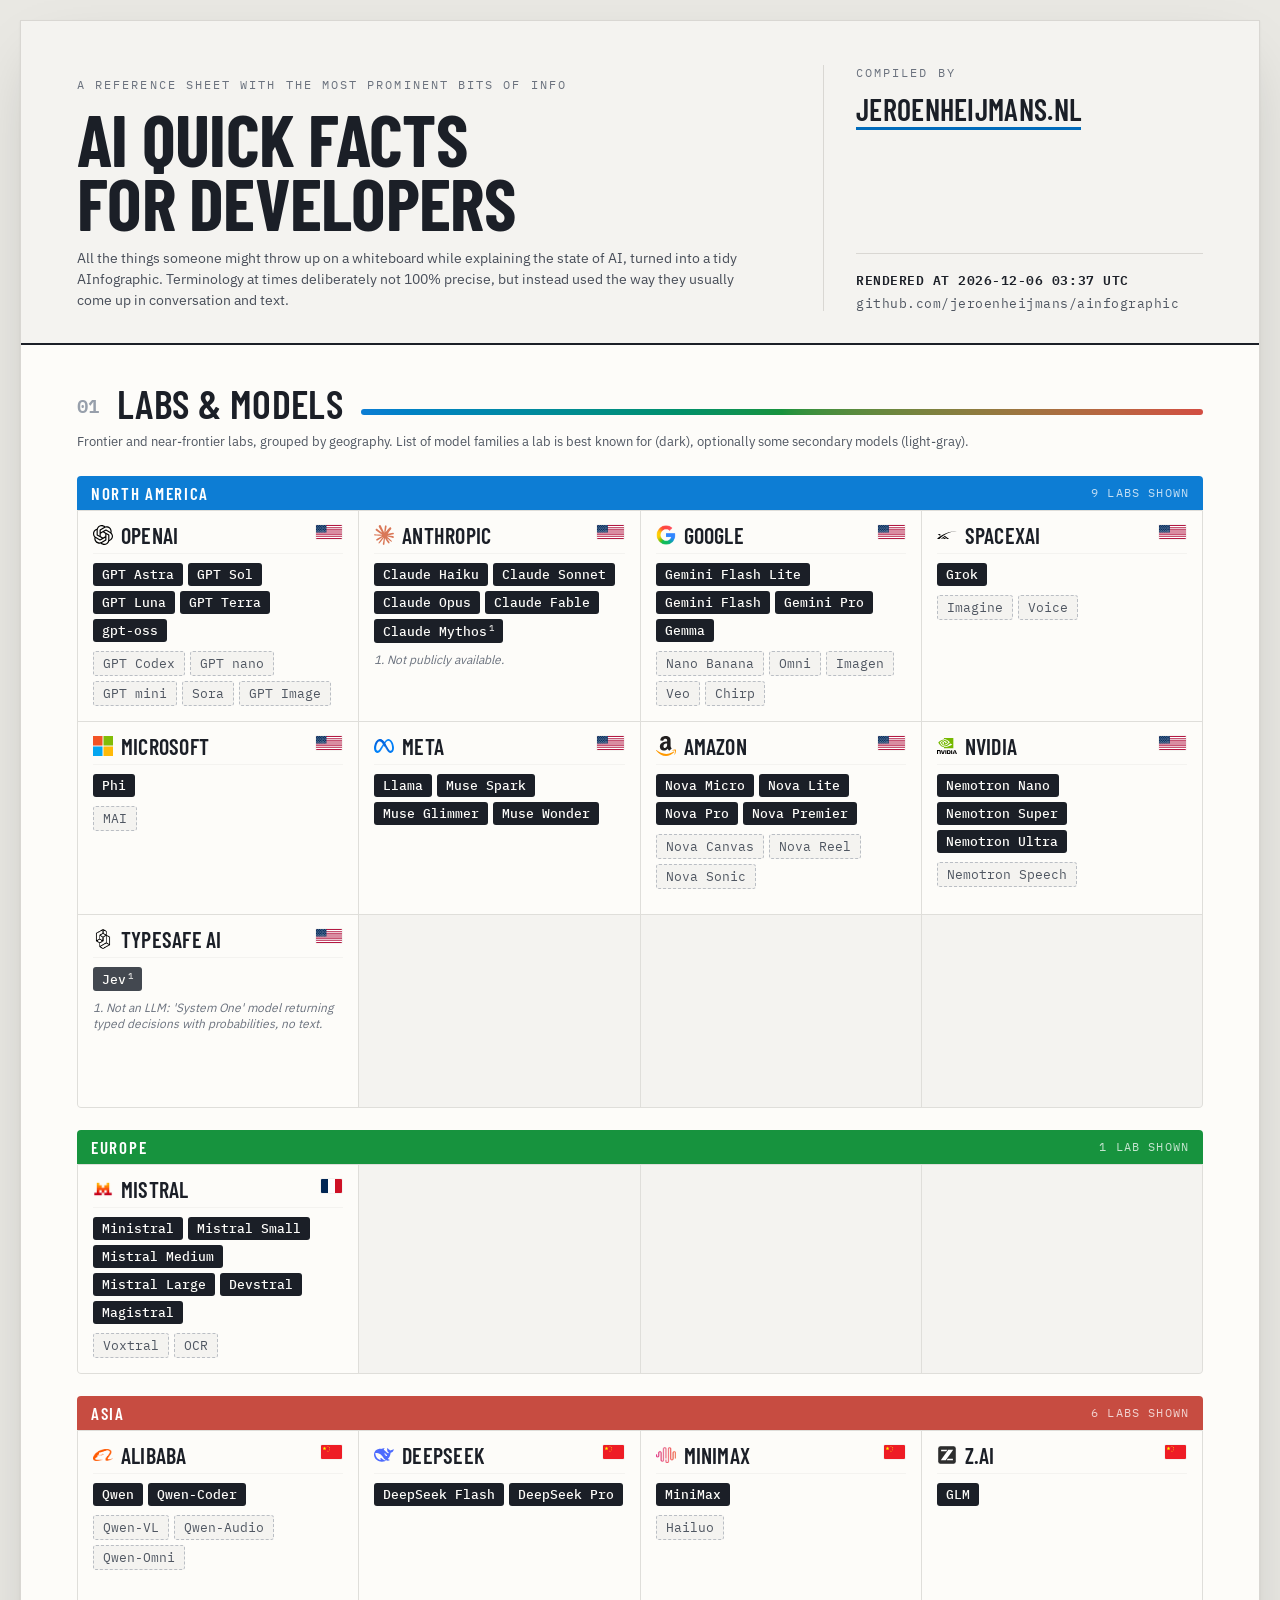
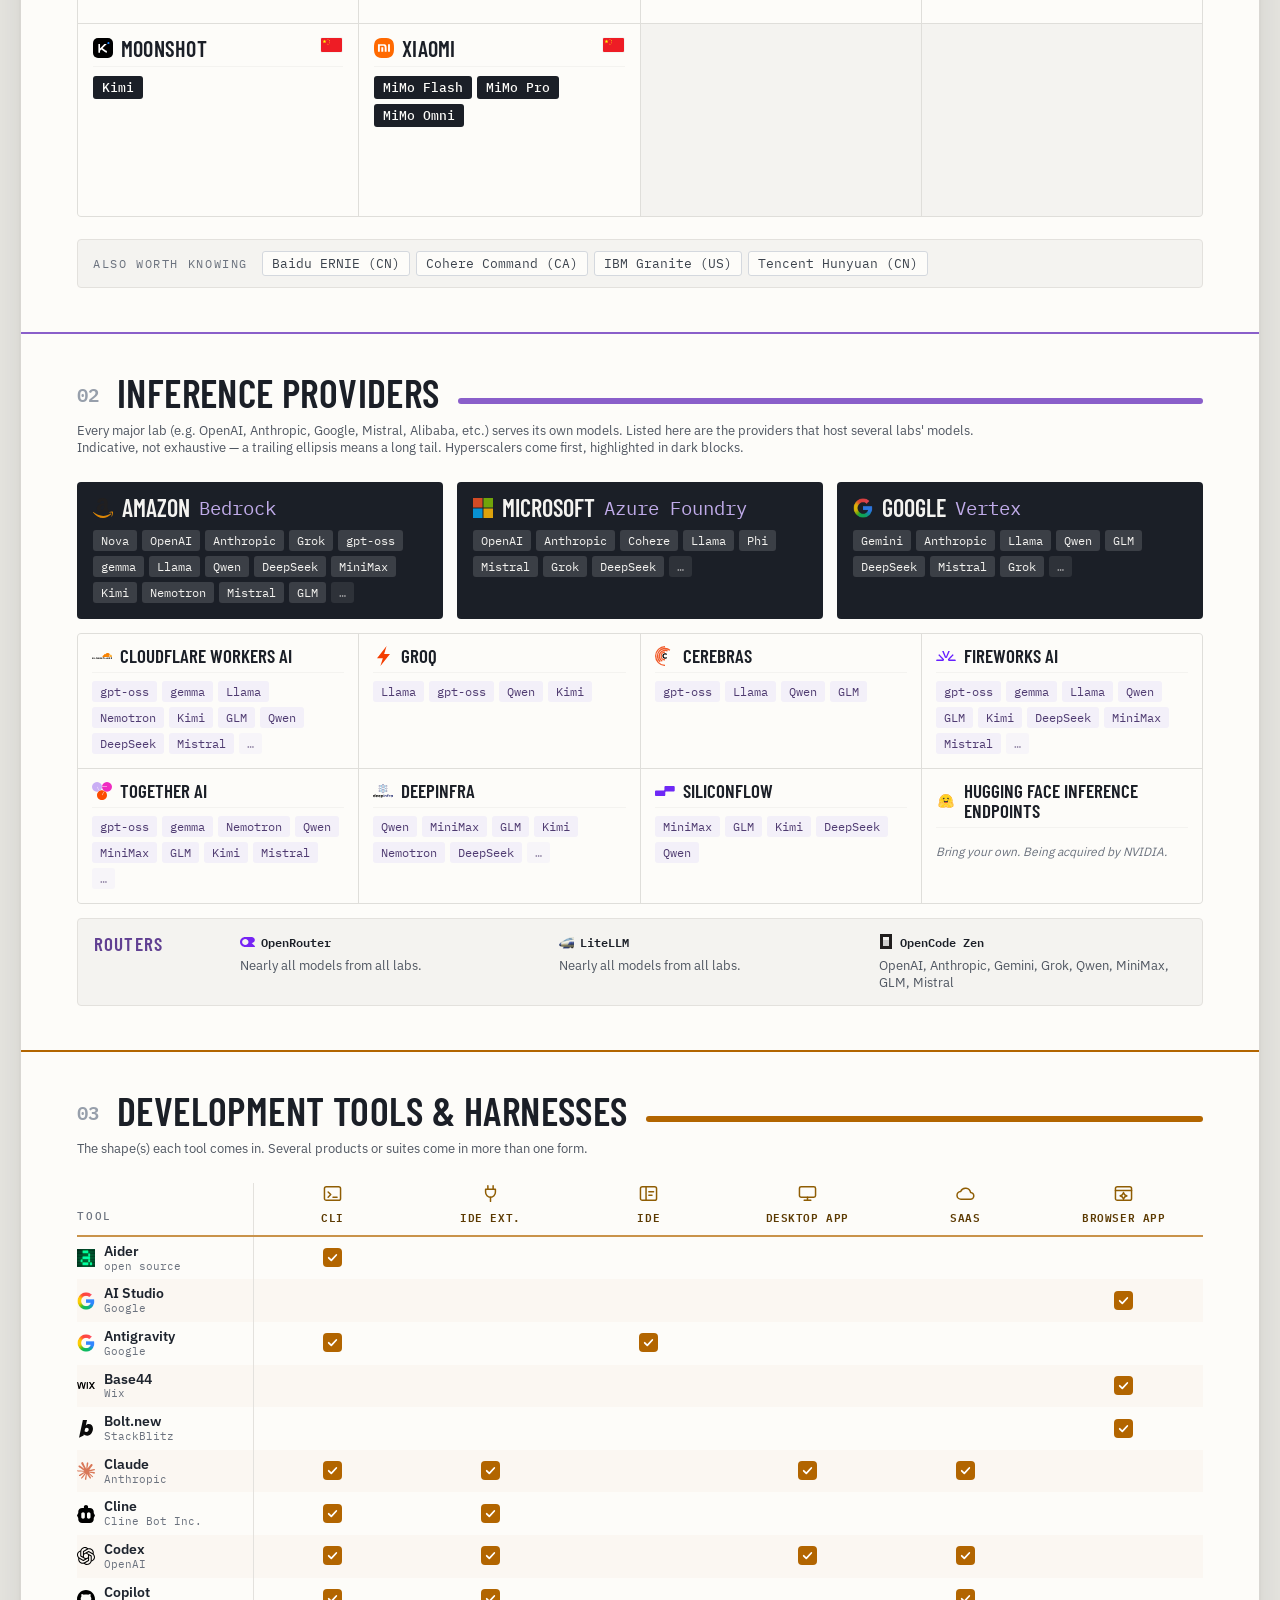
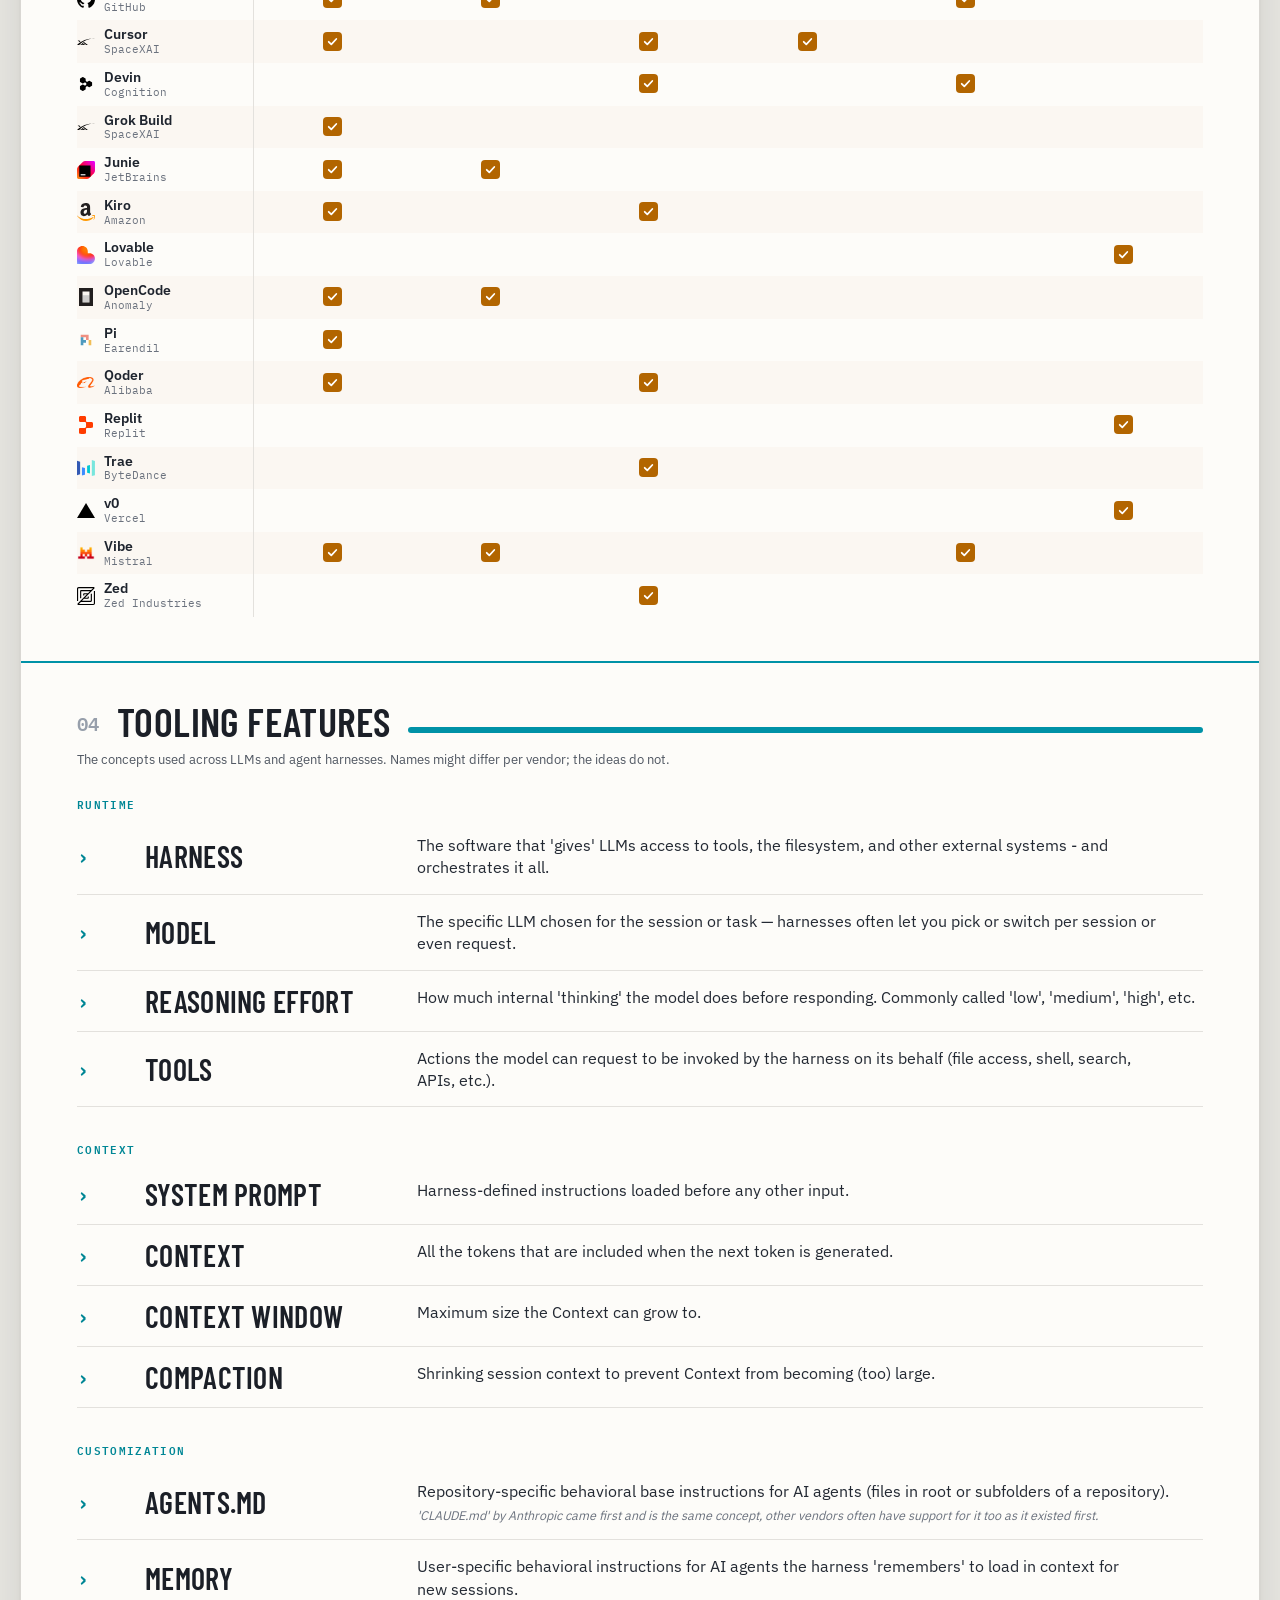
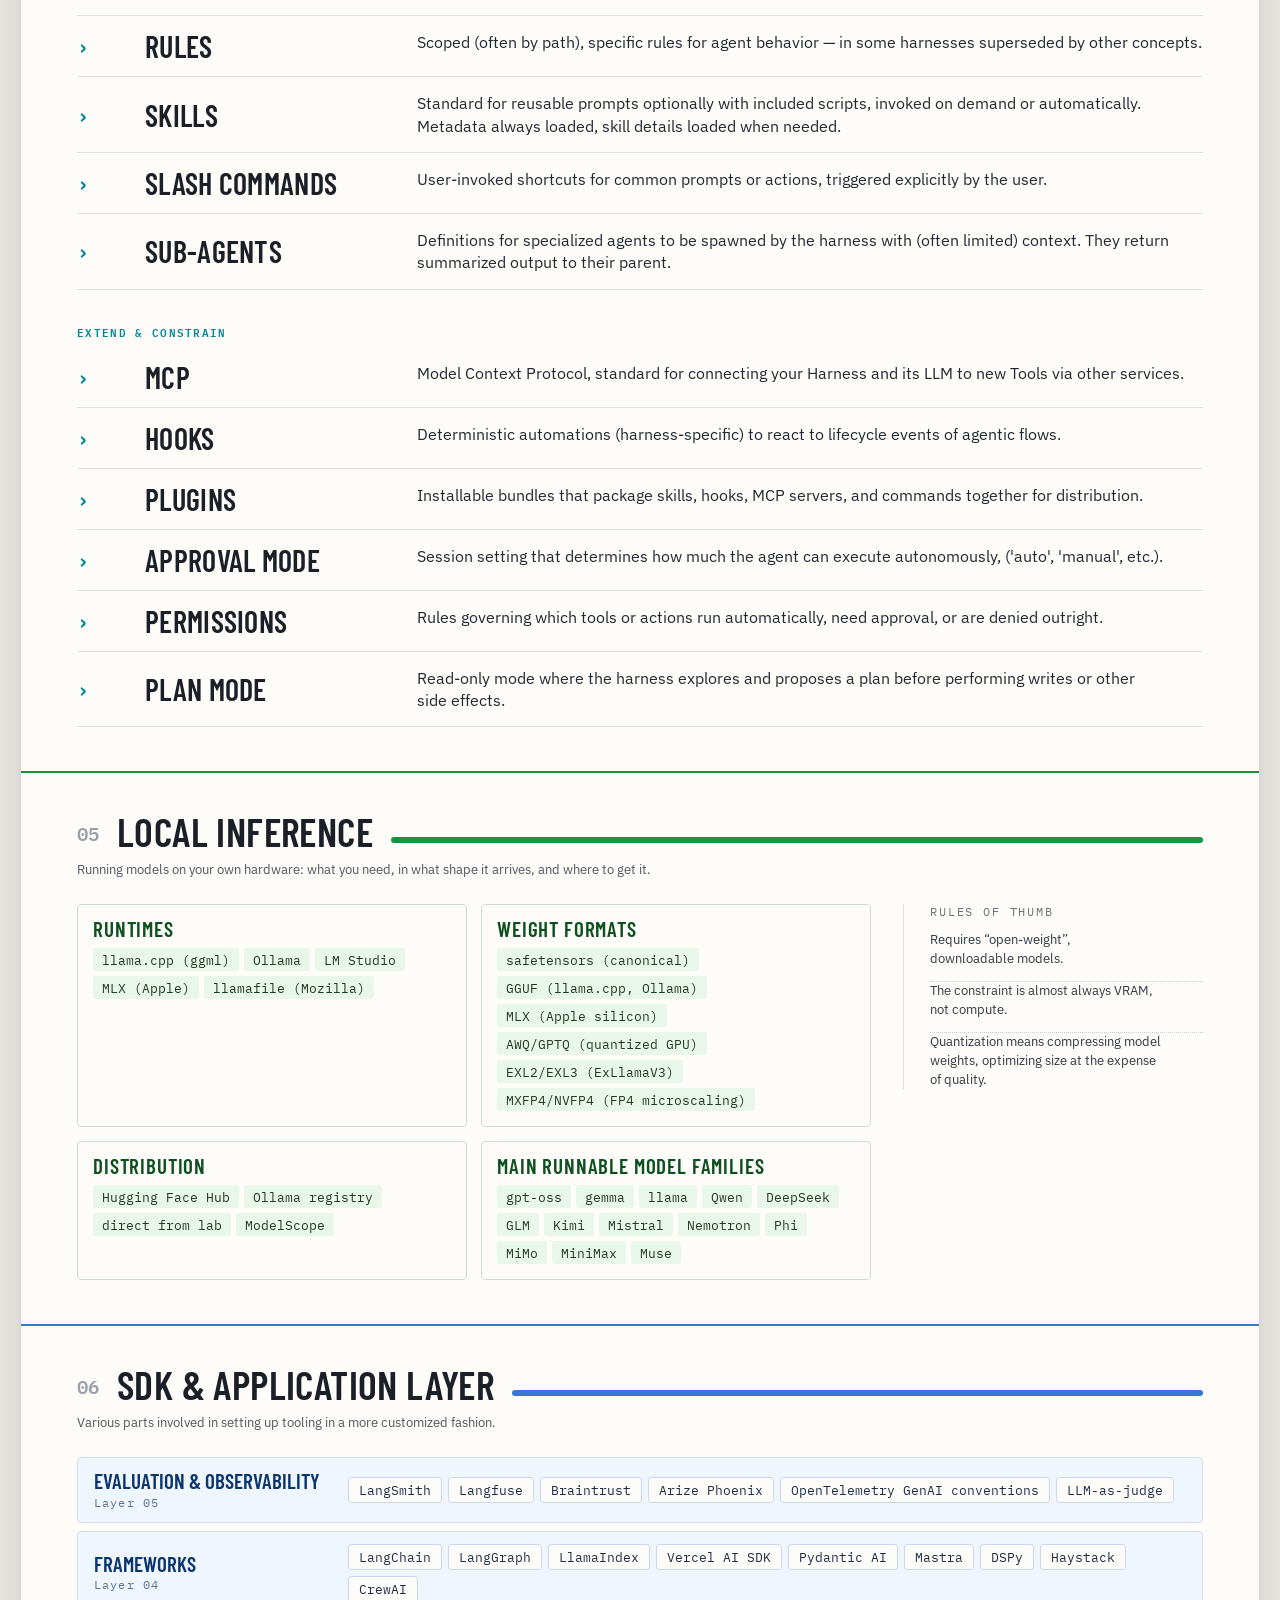
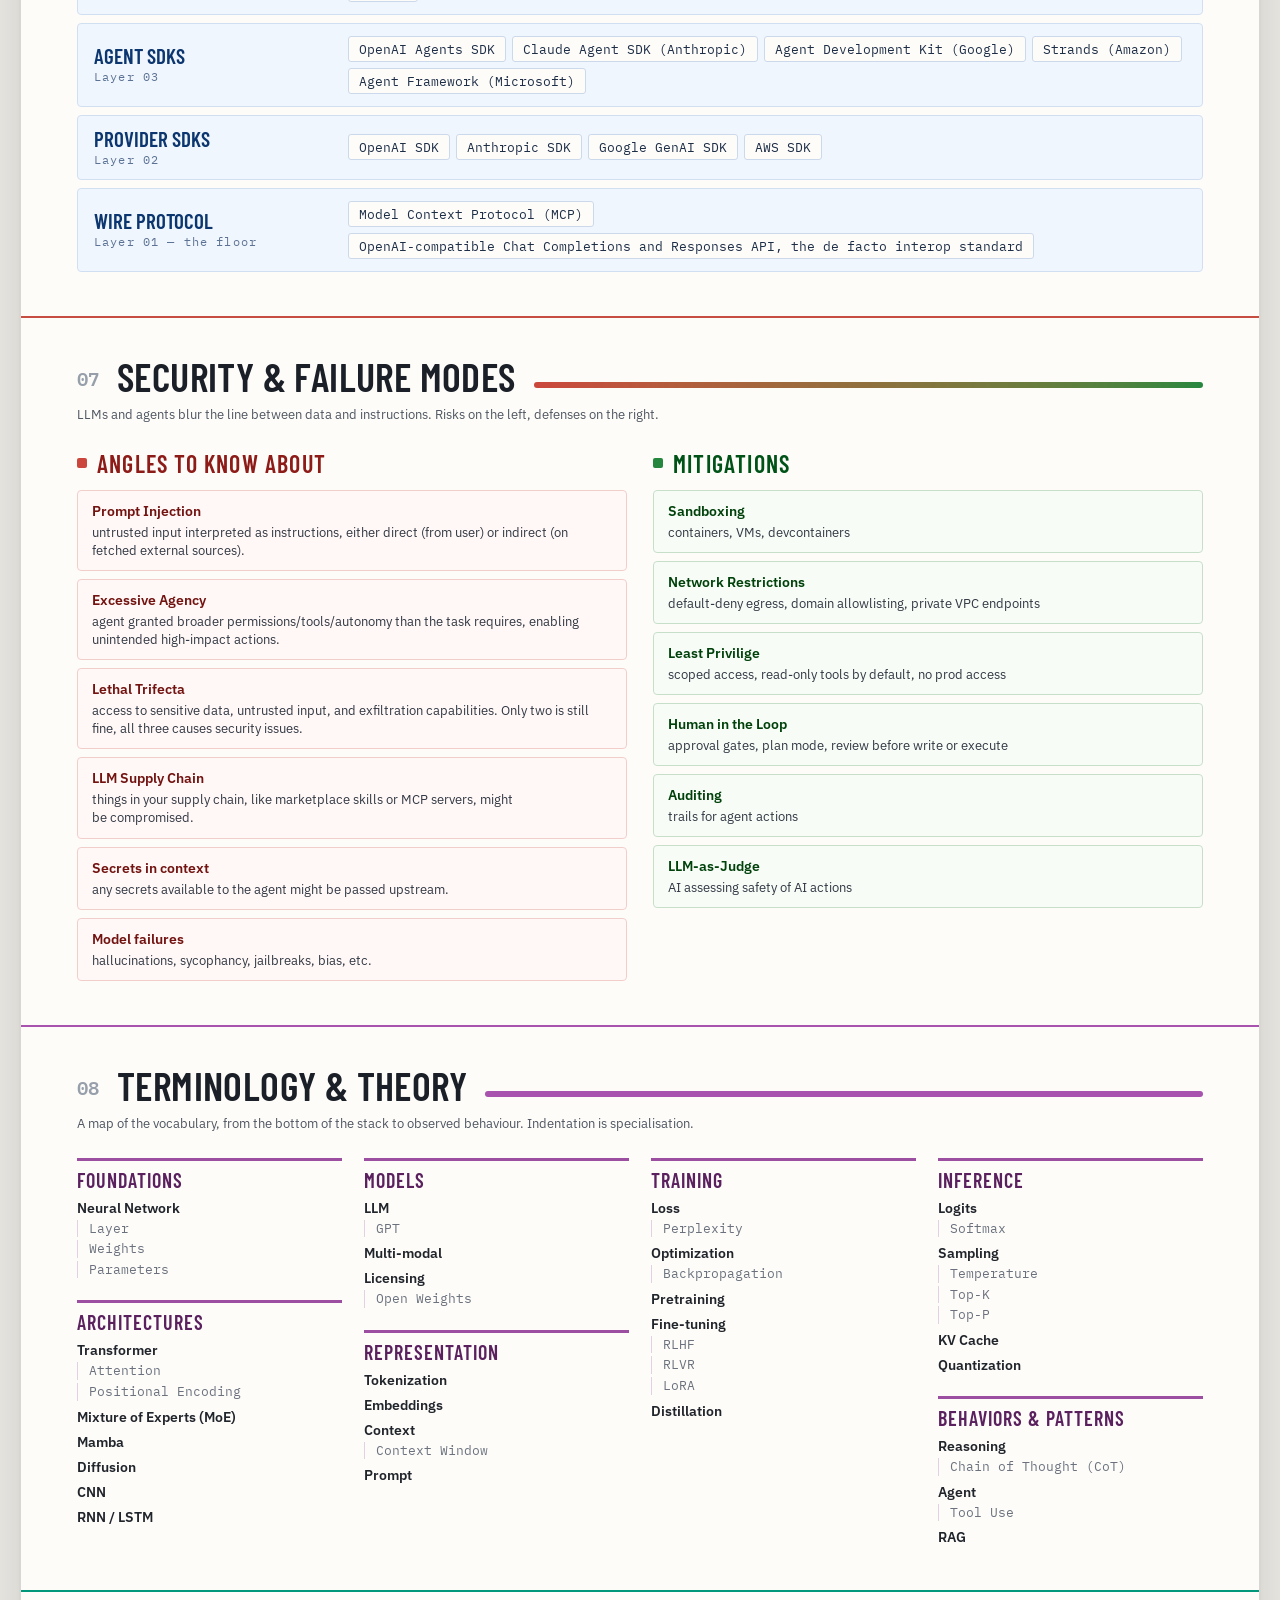
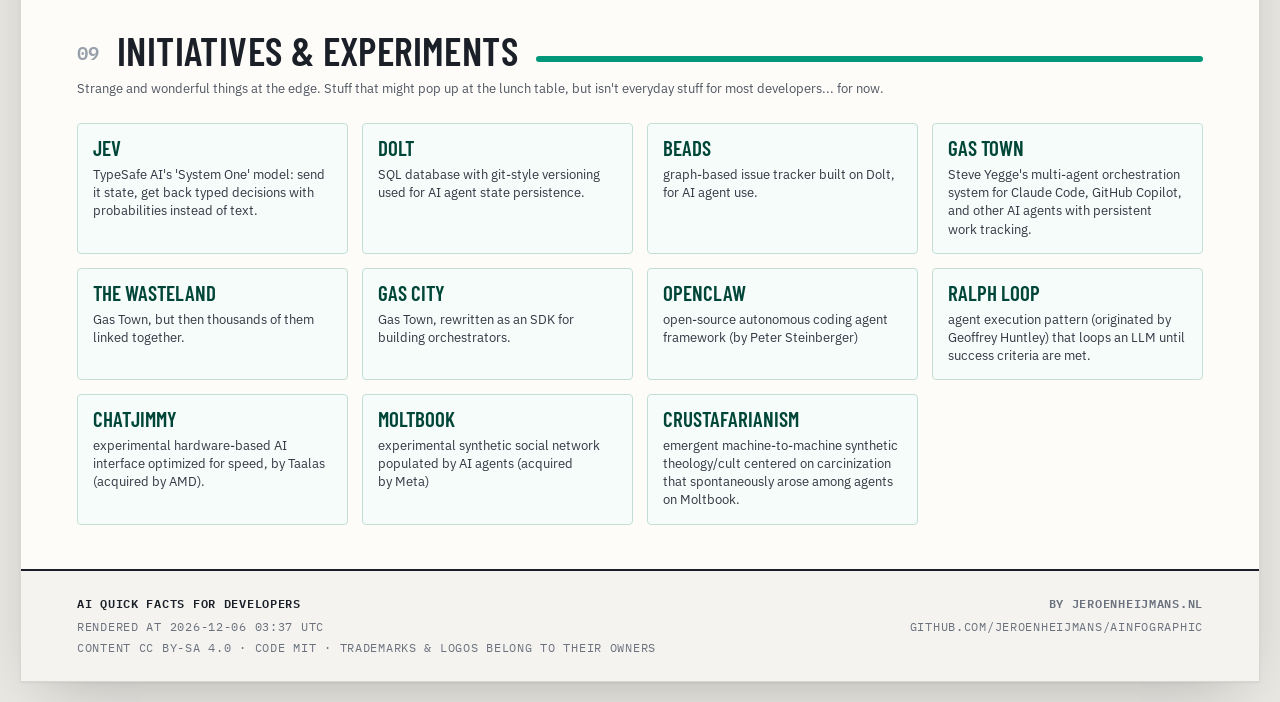
==== commit 6a7968ce: "Add 'Muse Wonder' to Meta main array" ====
--- a/docs/index.html
+++ b/docs/index.html
@@ -121,7 +121,7 @@
             name: "Meta",
             key: "meta",
             country: "US",
-            main: ["Llama", "Muse Spark", "Muse Glimmer"],
+            main: ["Llama", "Muse Spark", "Muse Glimmer", "Muse Wonder"],
           },
           {
             name: "Amazon",
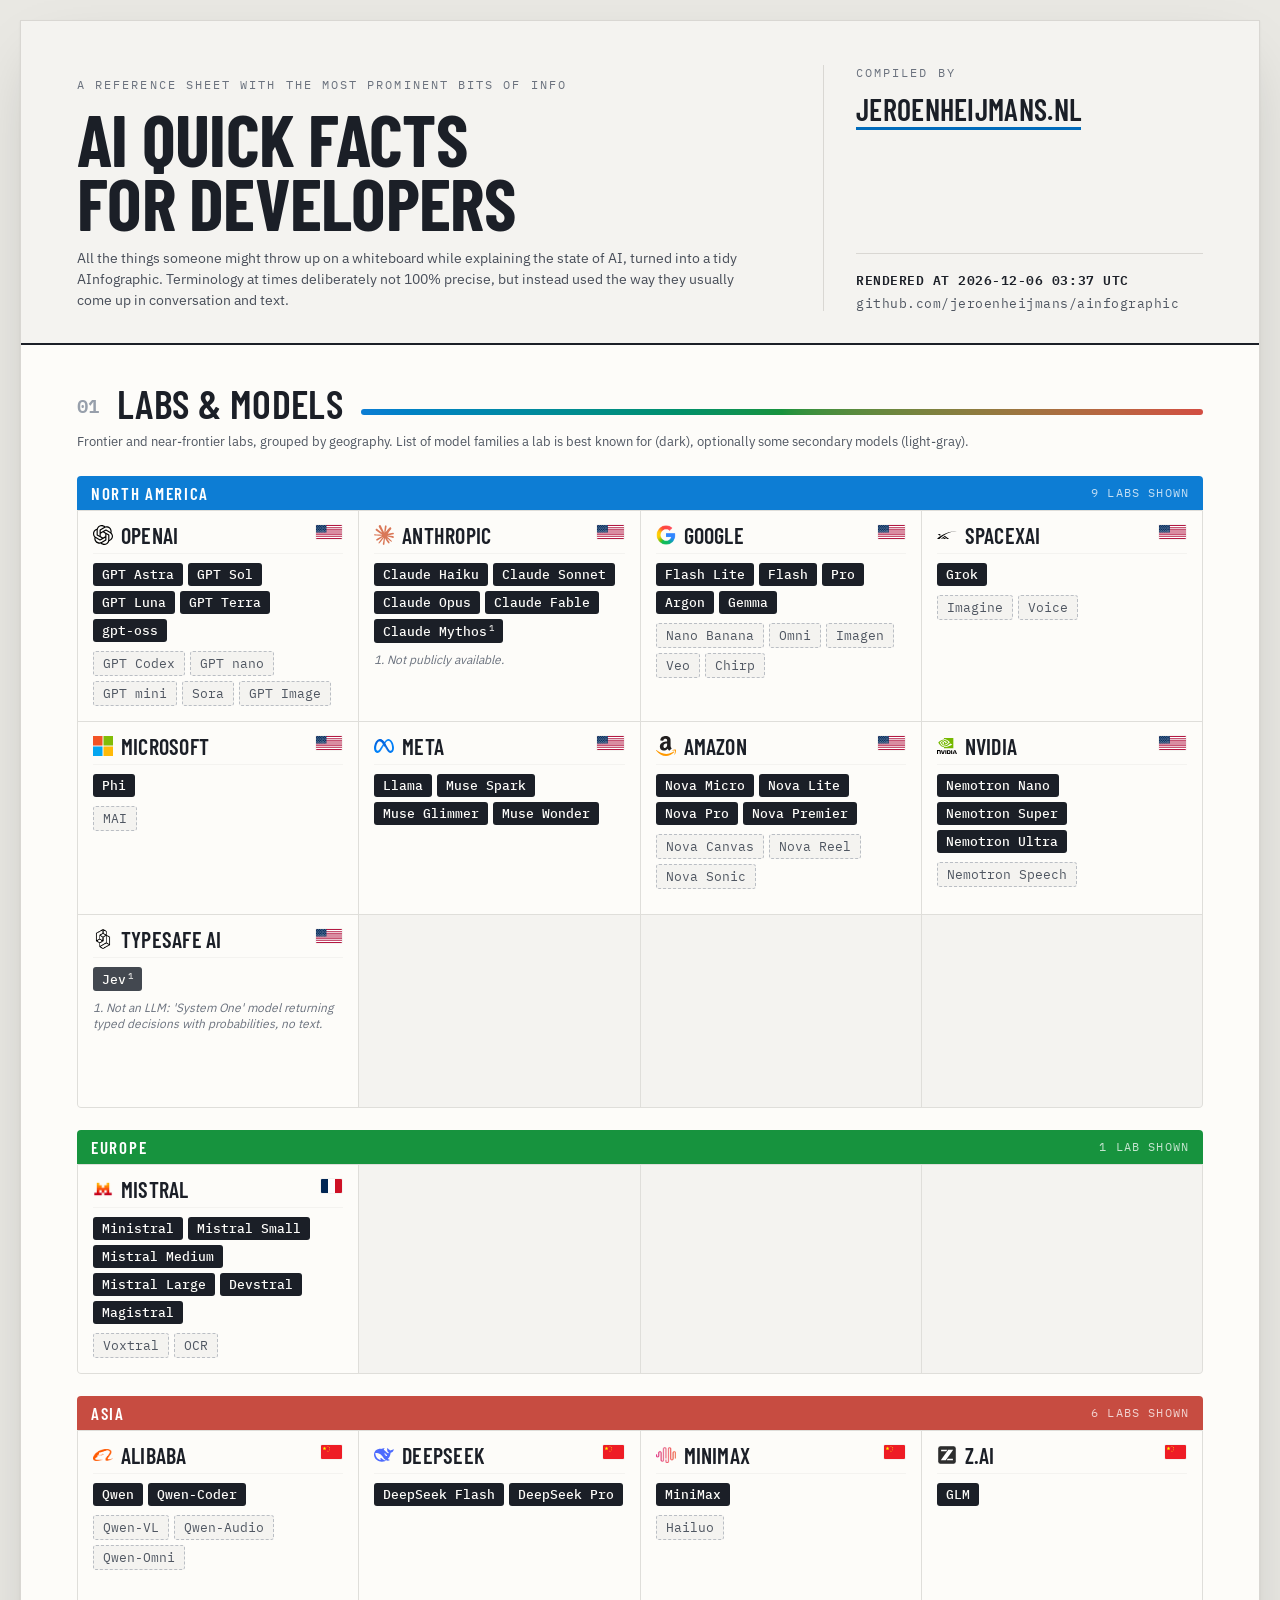
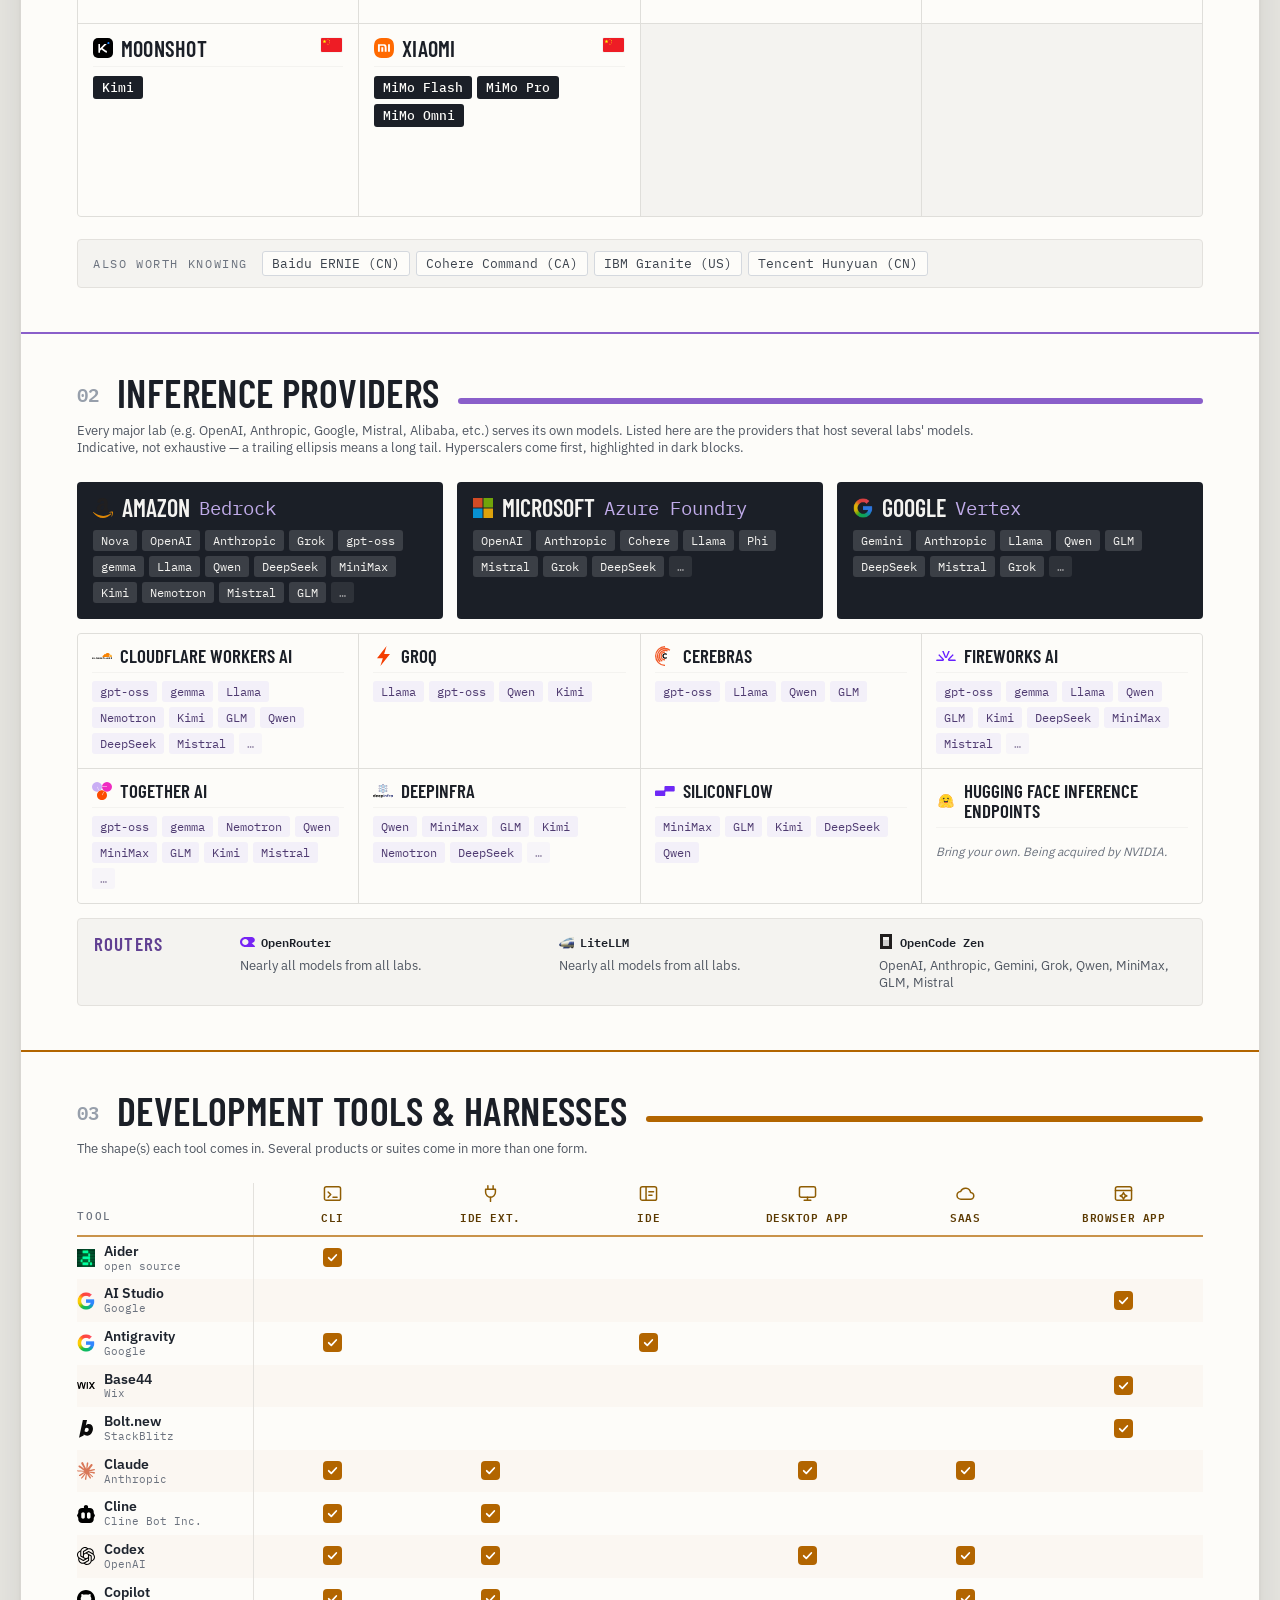
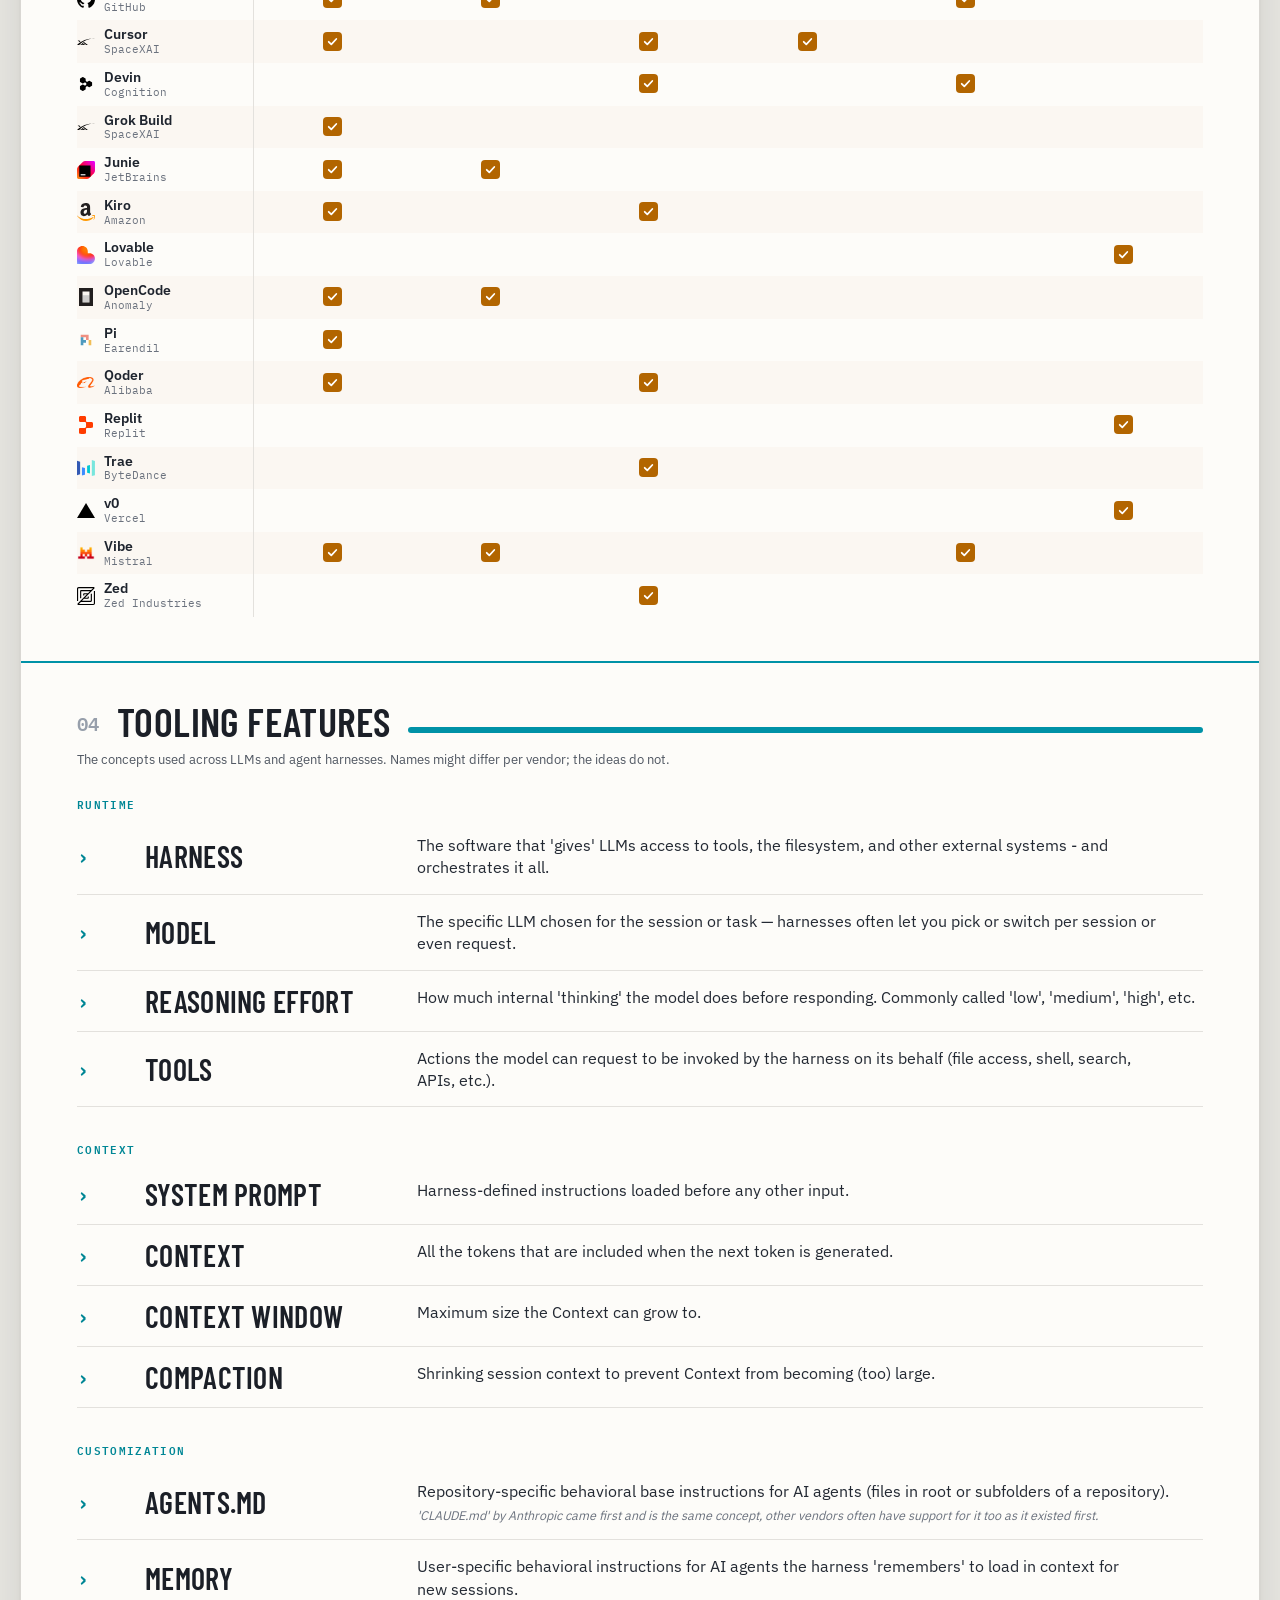
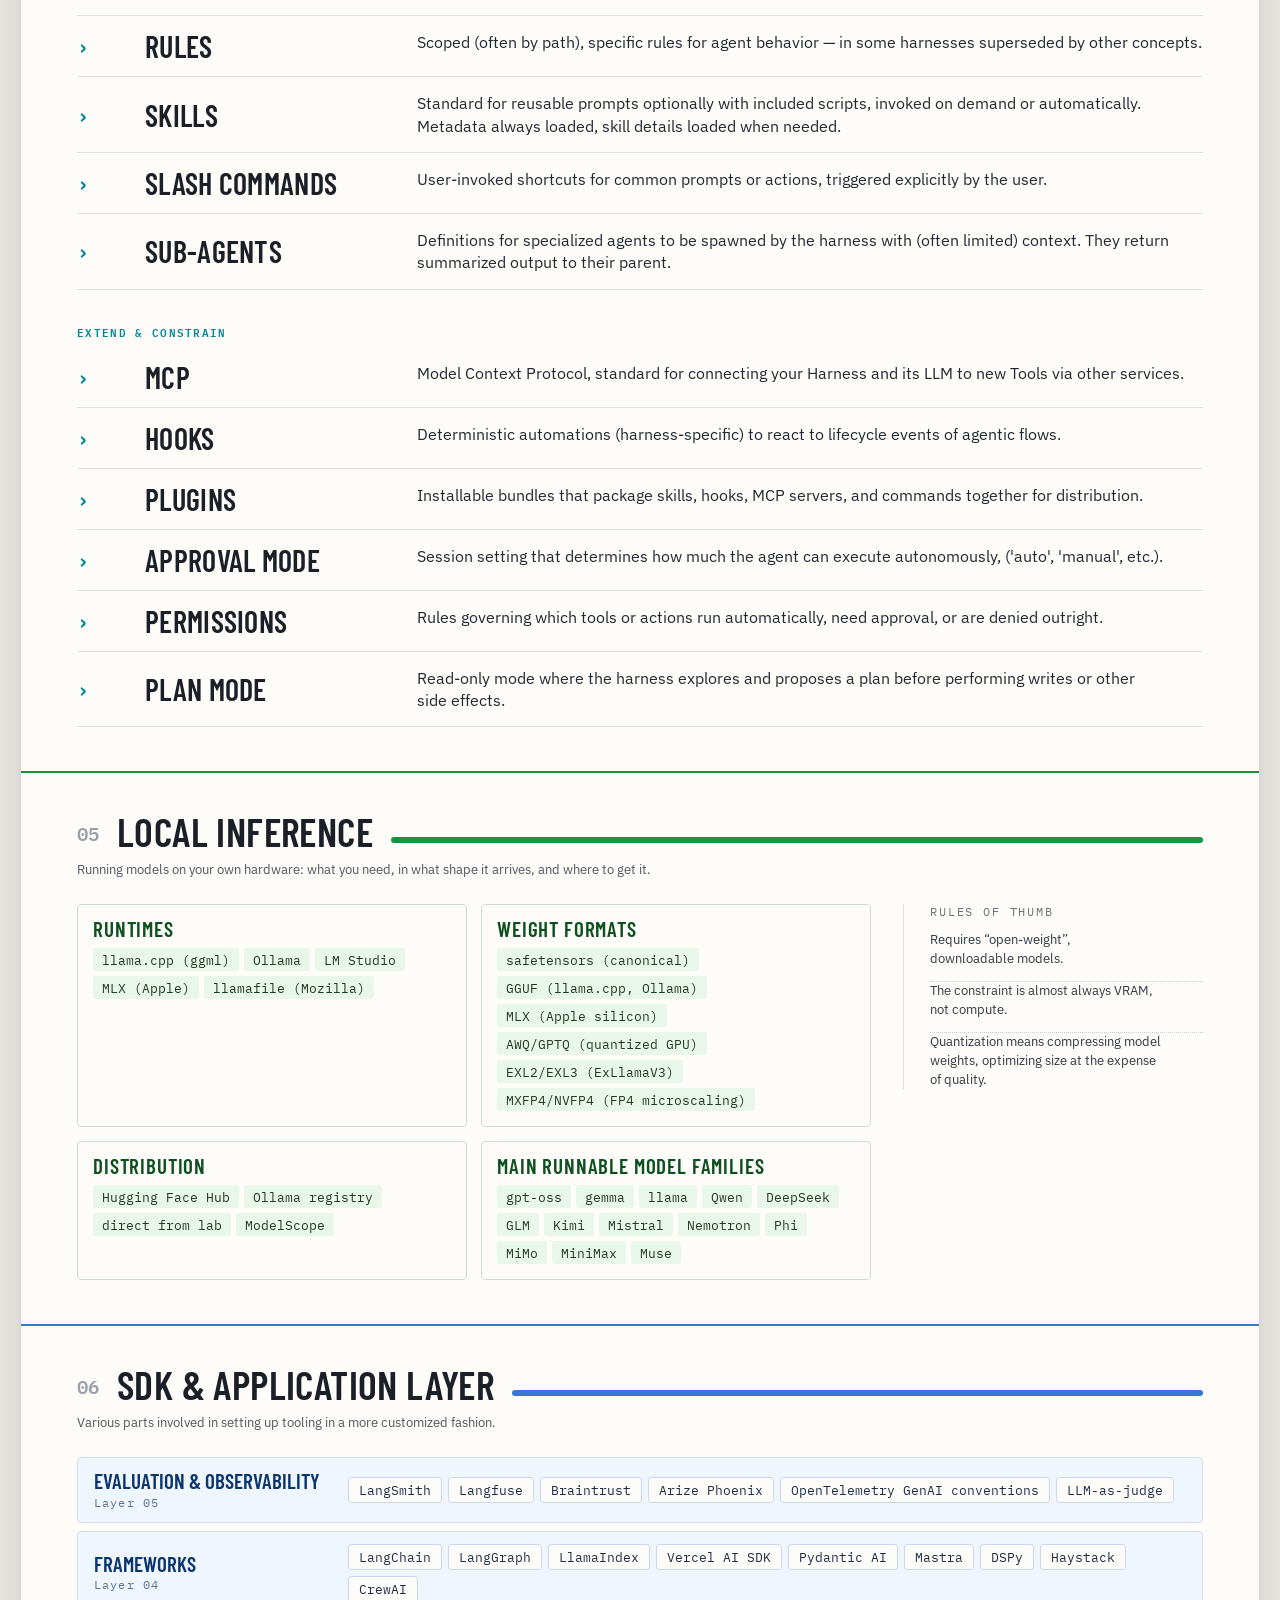
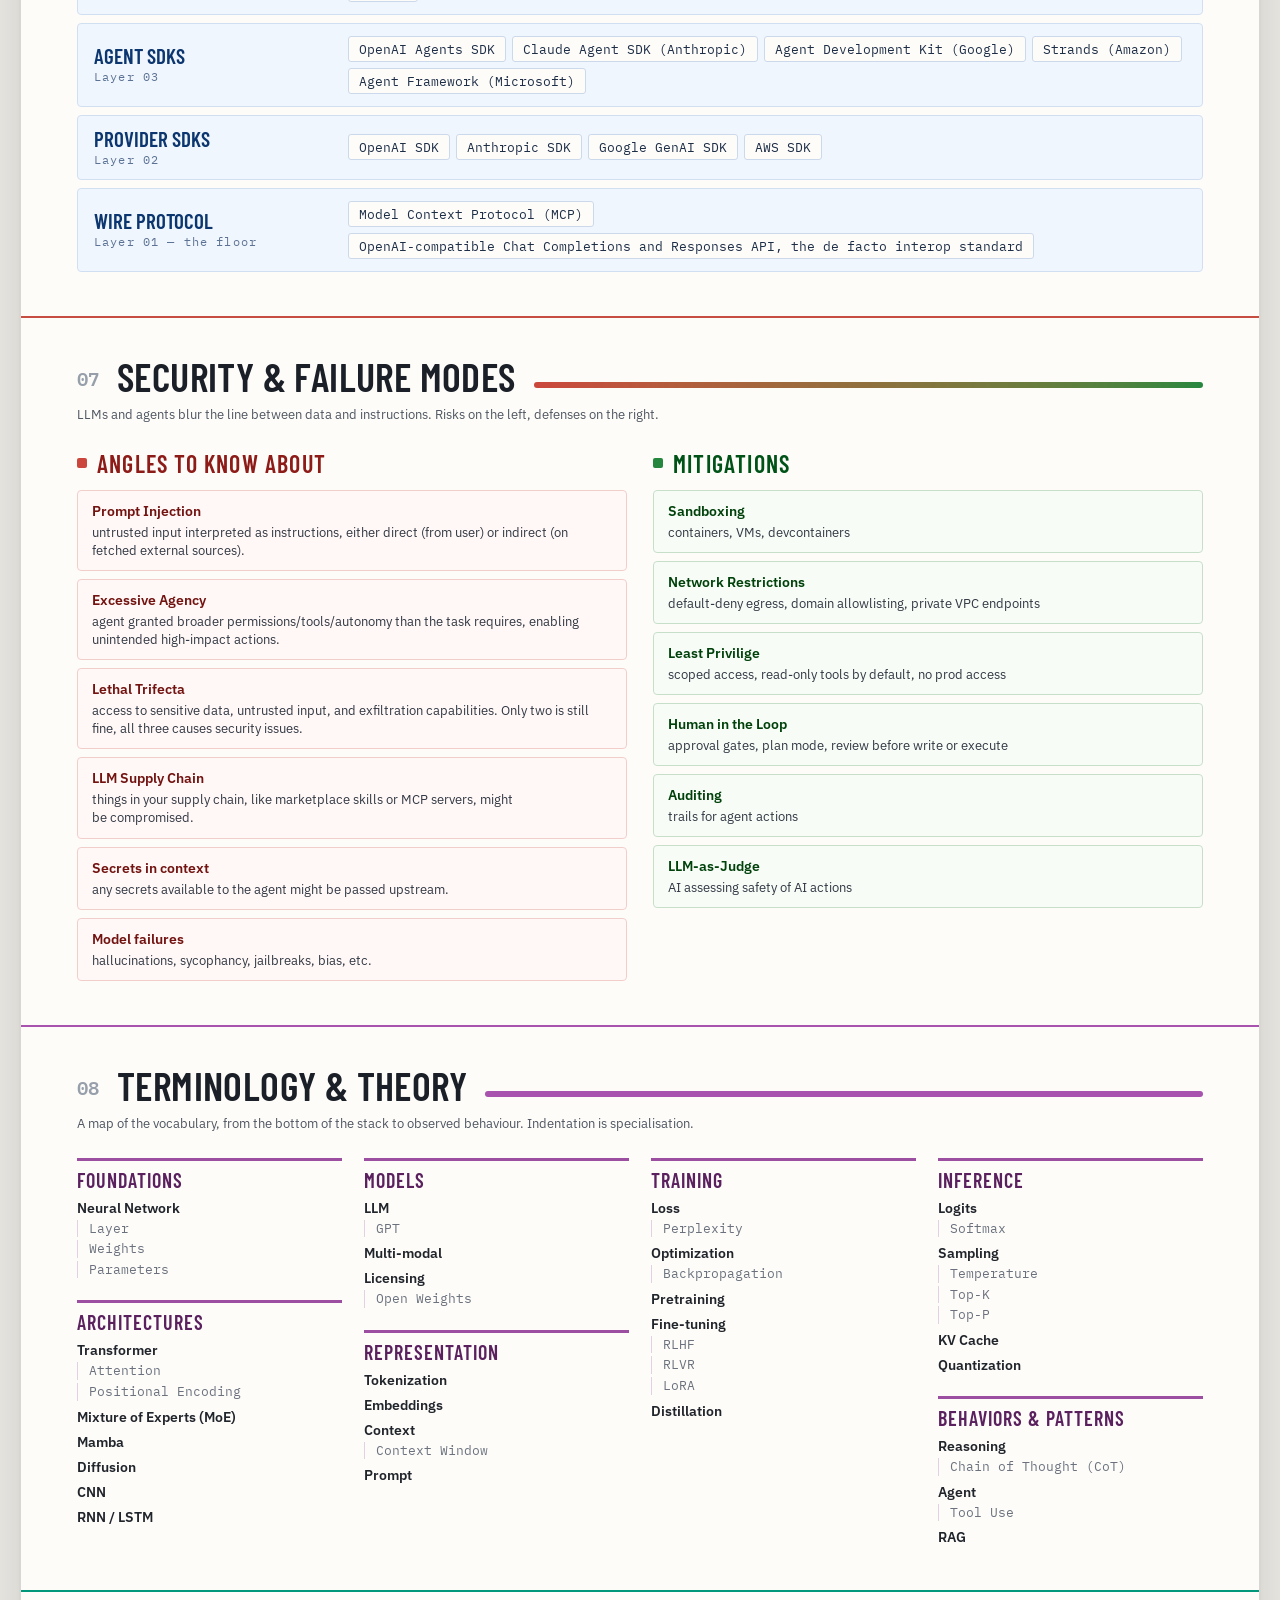
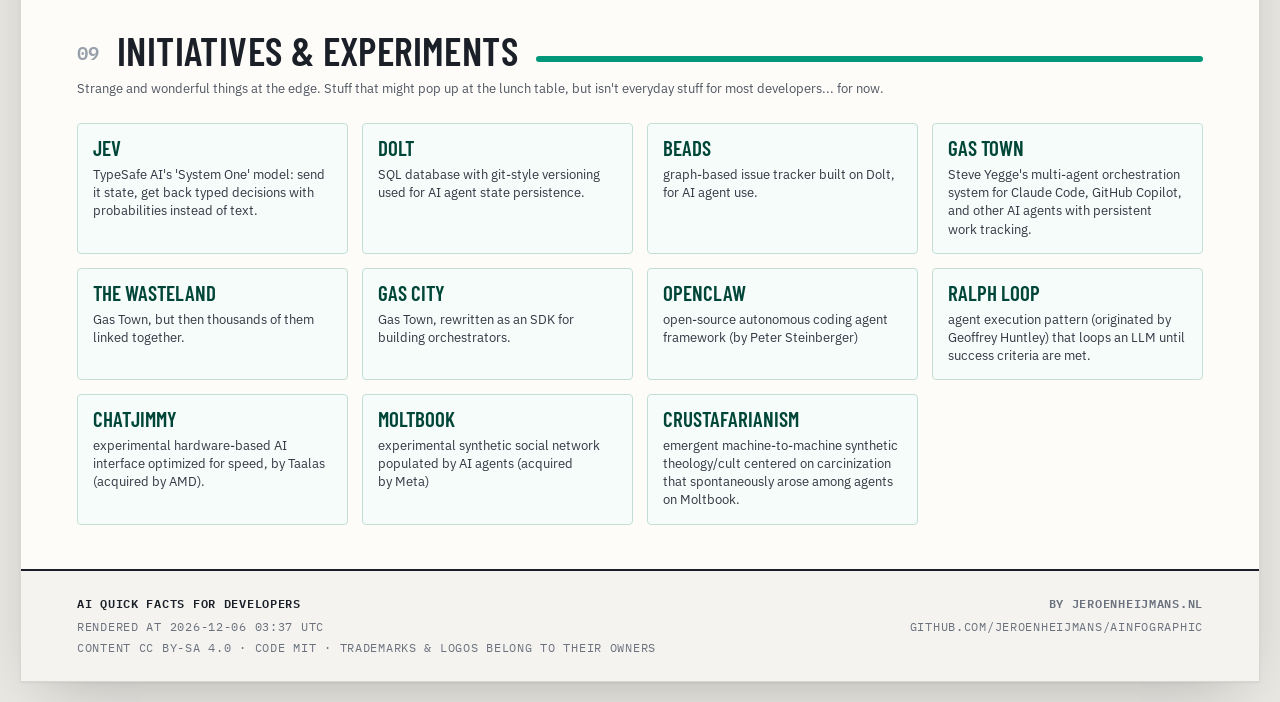
==== commit 8b1f7ec5: "Update main products for Google entry" ====
--- a/docs/index.html
+++ b/docs/index.html
@@ -100,7 +100,7 @@
             name: "Google",
             key: "google",
             country: "US",
-            main: ["Gemini Flash Lite", "Gemini Flash", "Gemini Pro", "Gemma"],
+            main: ["Flash Lite", "Flash", "Pro", "Argon", "Gemma"],
             secondary: ["Nano Banana", "Omni", "Imagen", "Veo", "Chirp"],
           },
           {
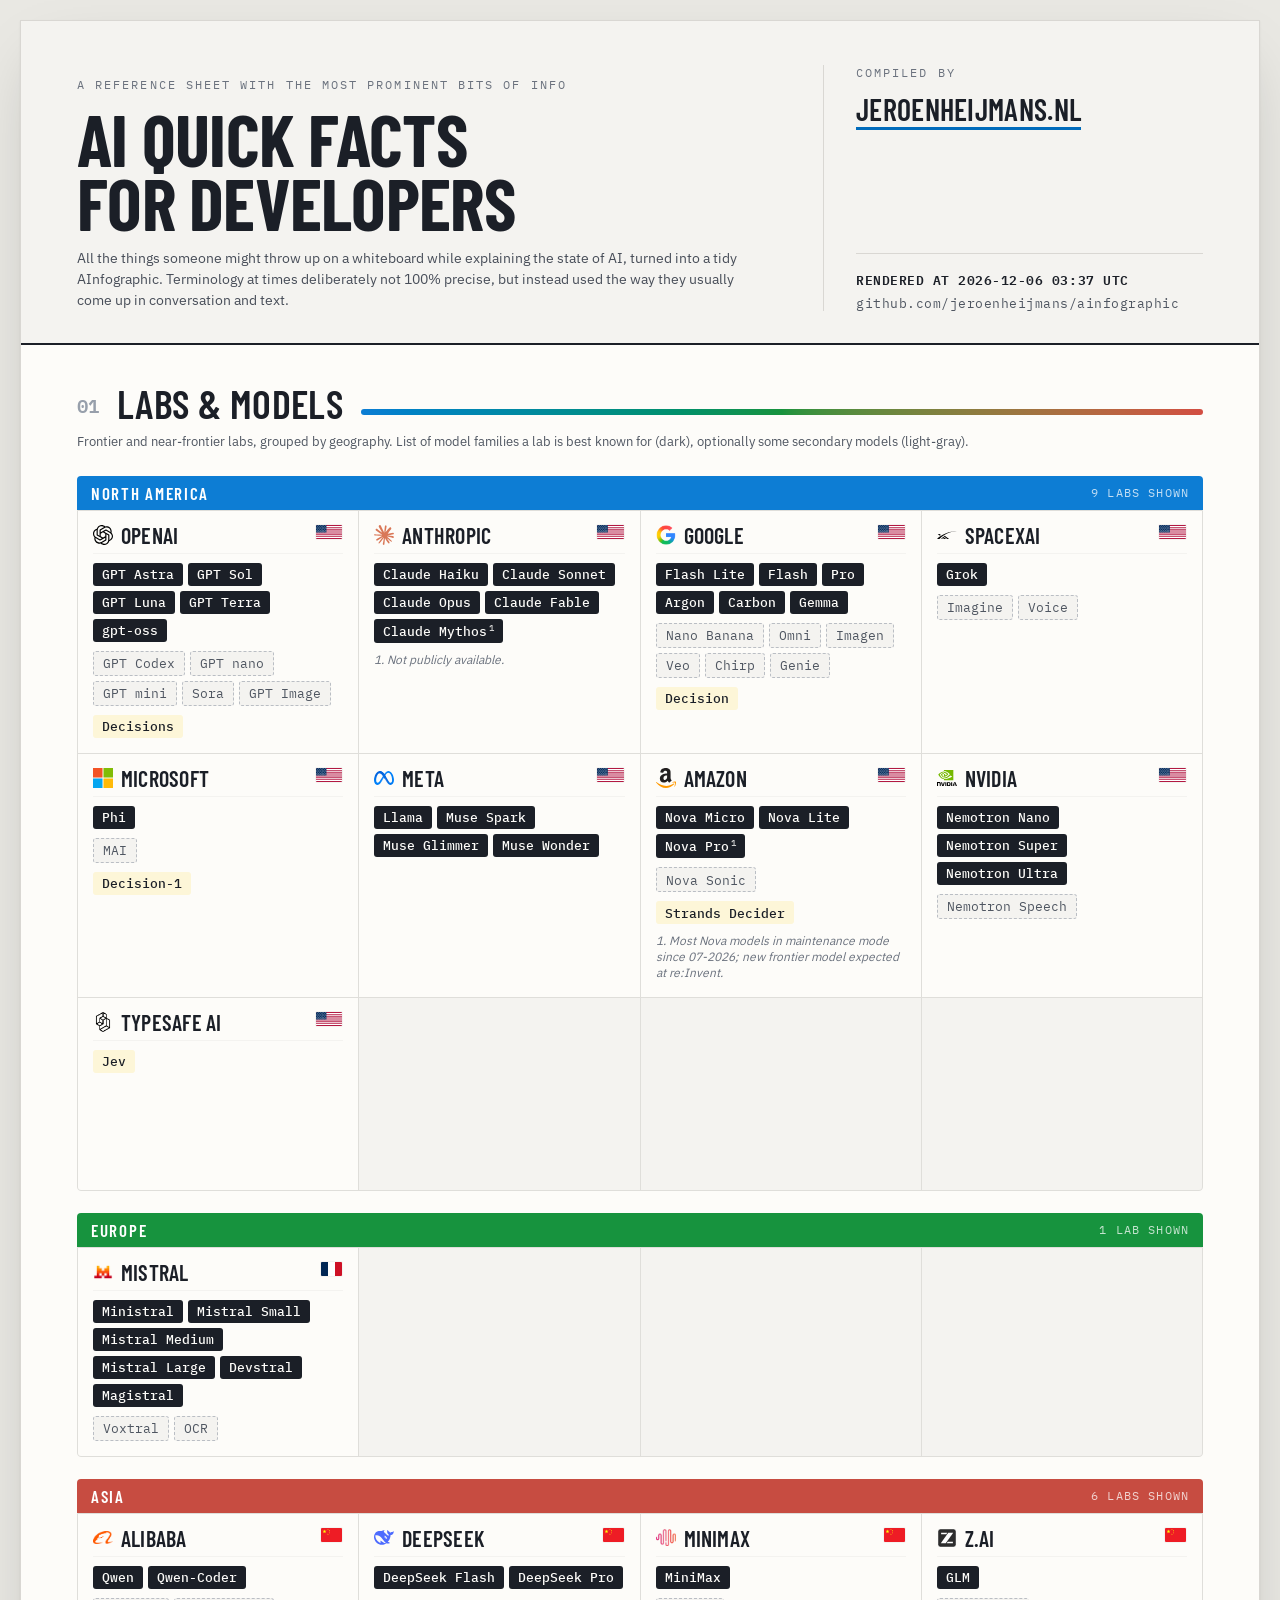
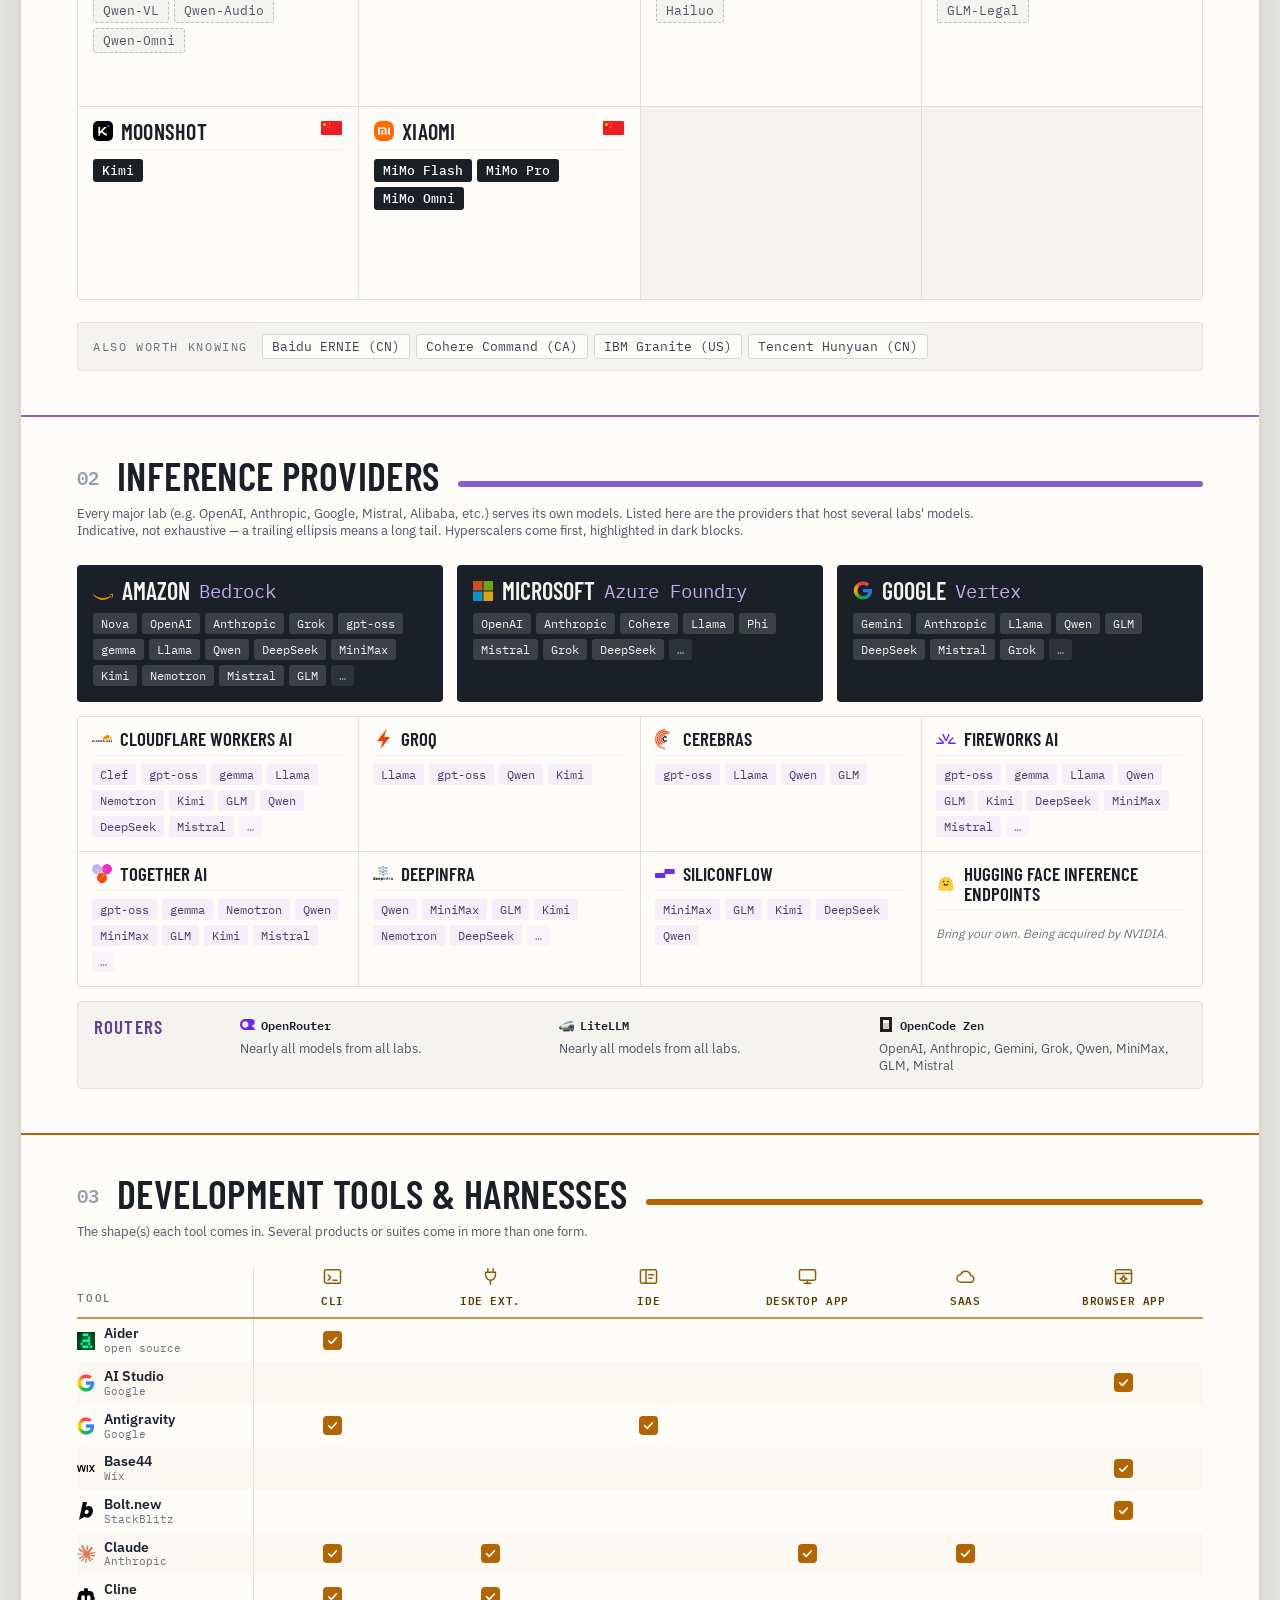
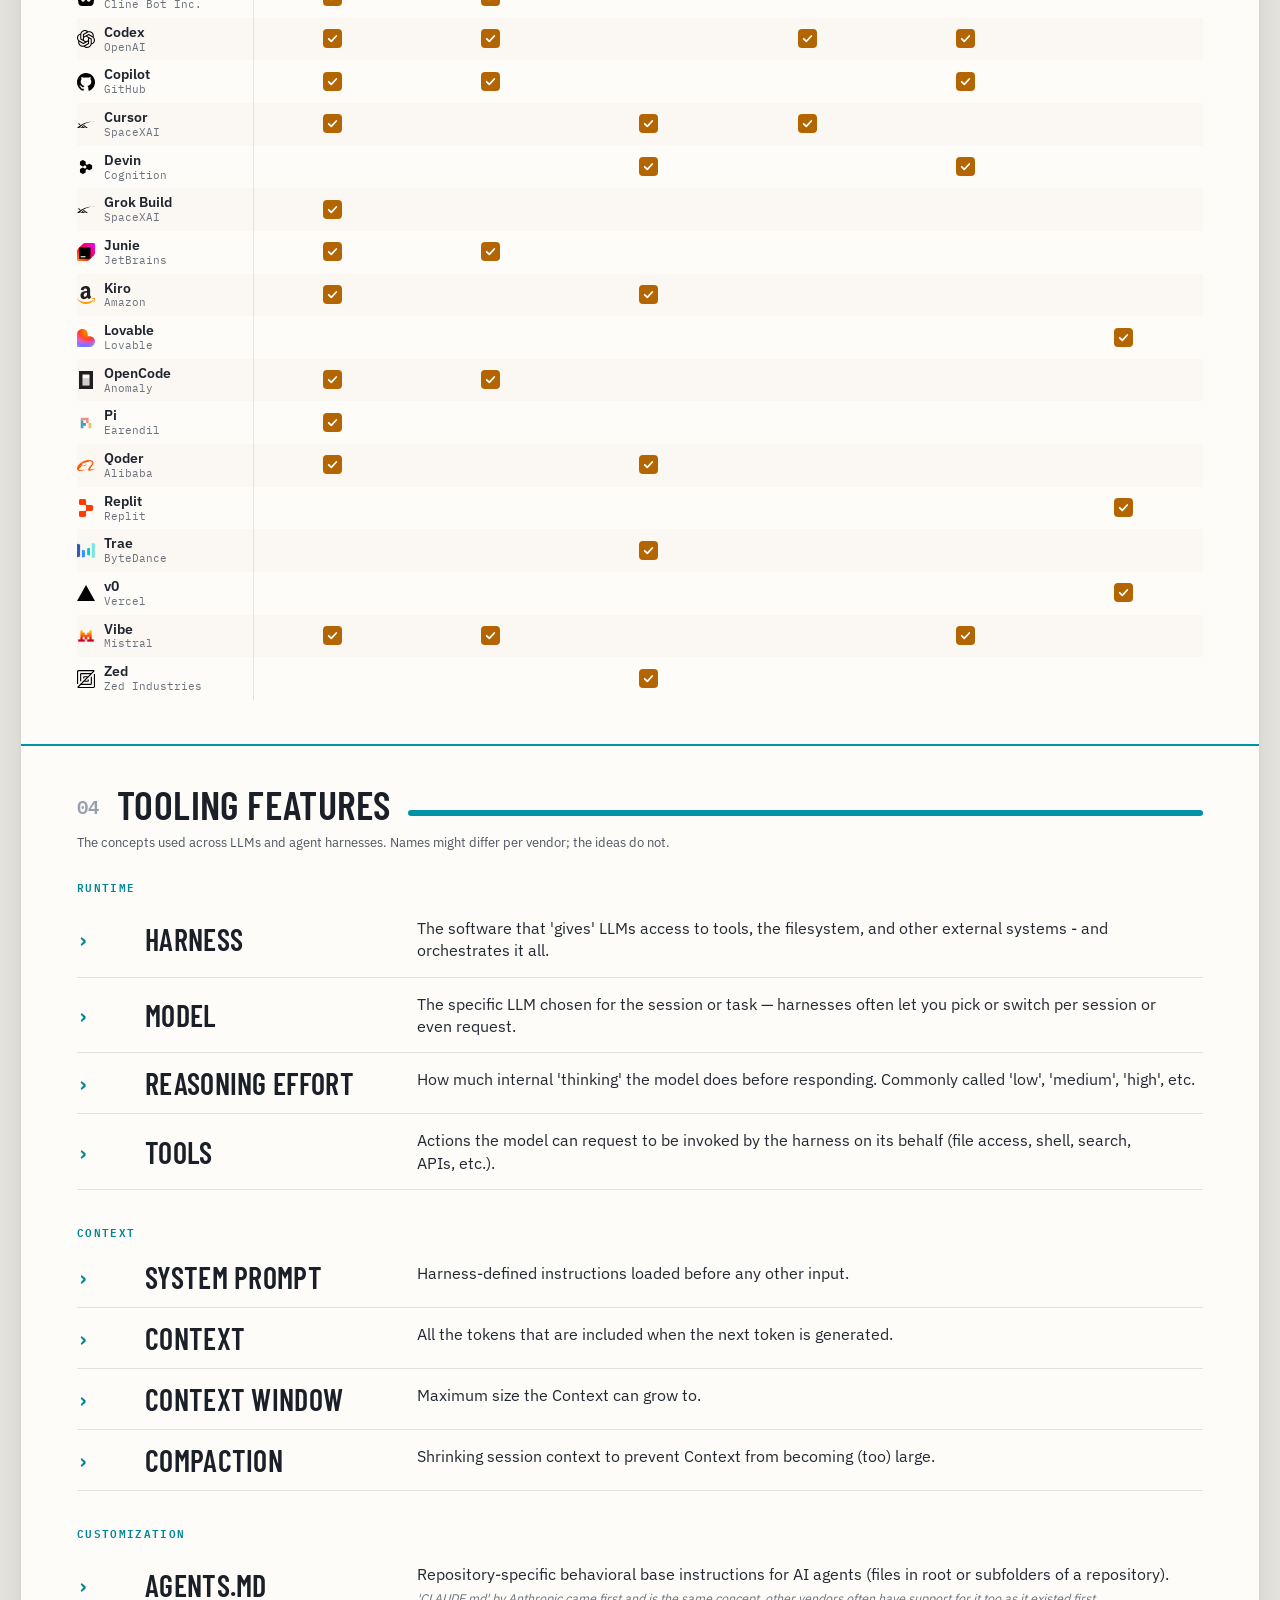
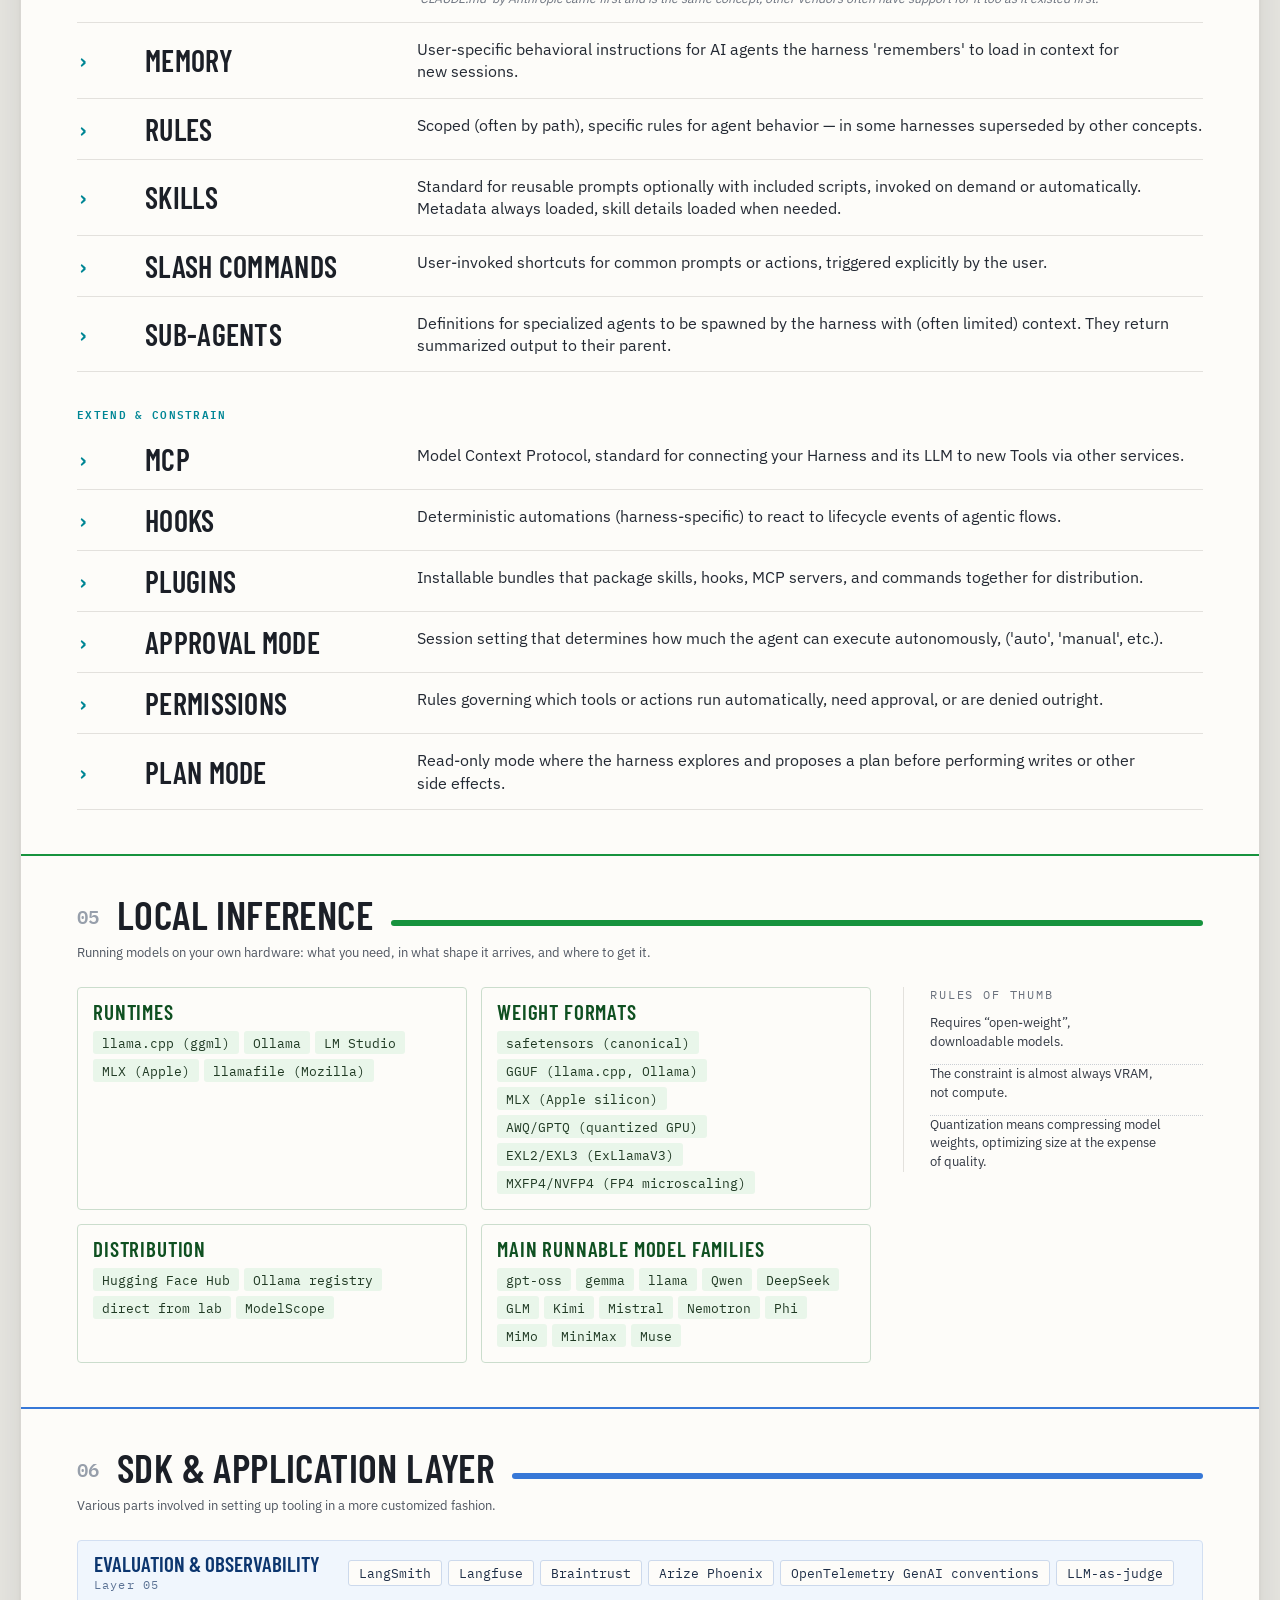
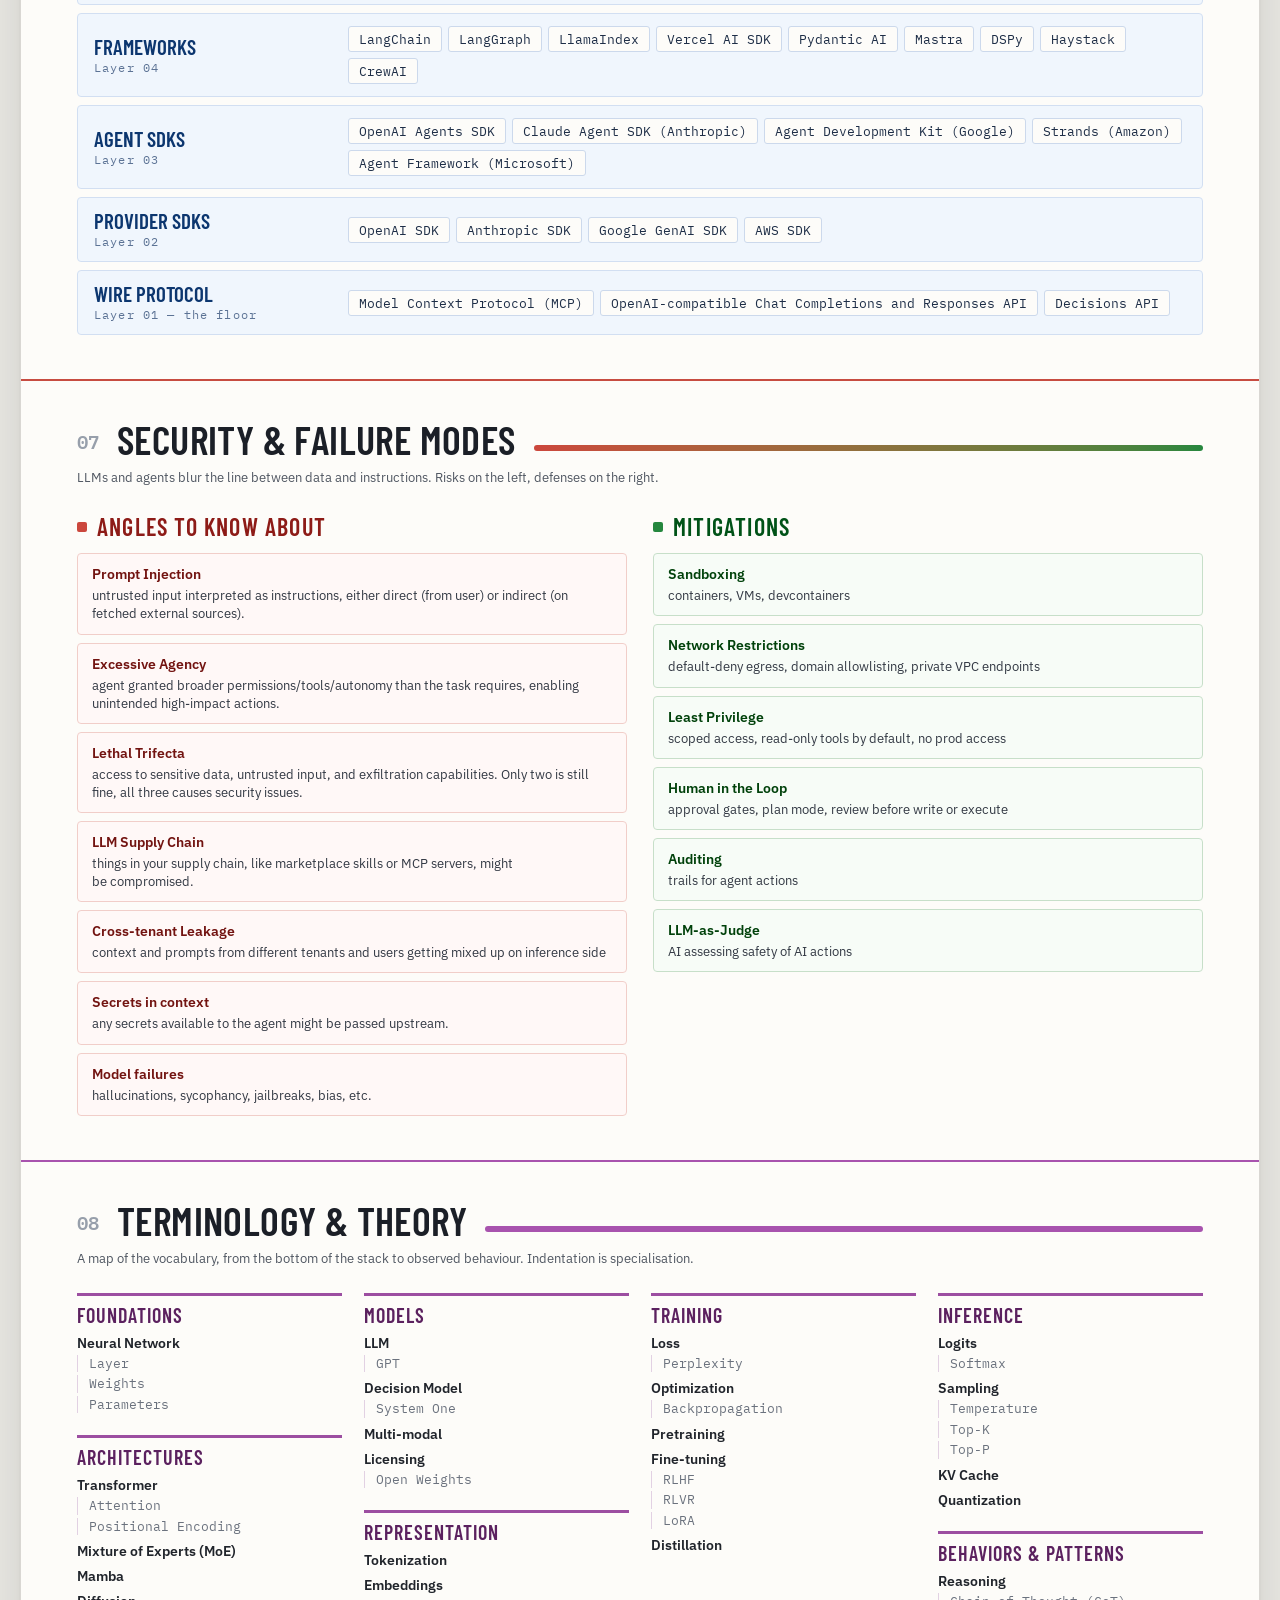
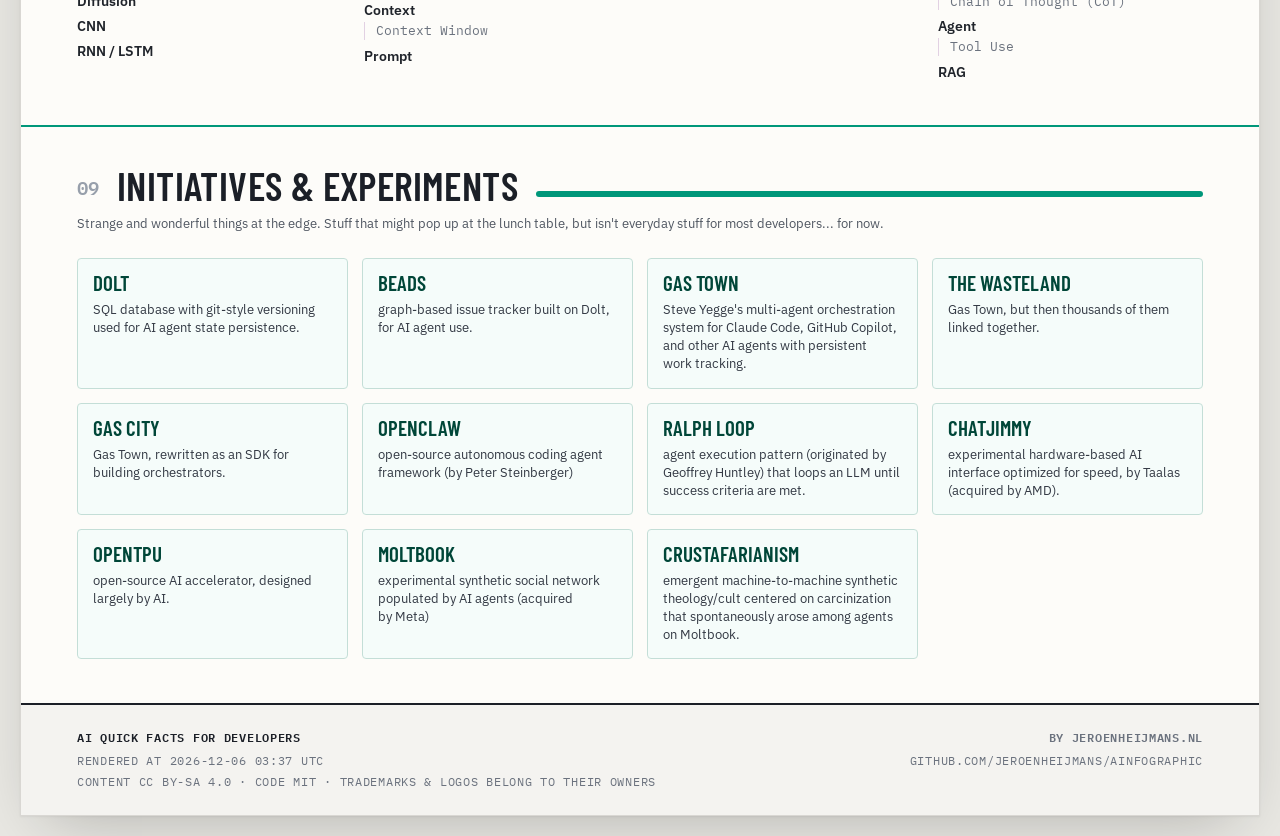
==== commit d2594e58: "updates: fresh info per nov 2026" ====
--- a/docs/index.html
+++ b/docs/index.html
@@ -7,7 +7,7 @@
 <meta name="description" content="A reference sheet with the most prominent bits of info: labs, models, inference, harnesses and the vocabulary around them.">
 <!-- Cache busting: bump every ?v= below (same date everywhere) whenever css/ or js/ changes.
      The data lives inline in this file (see the <script> before app.js) so it is never stale relative to the page. -->
-<link rel="stylesheet" href="css/style.css?v=2026-09-24">
+<link rel="stylesheet" href="css/style.css?v=2026-11-12">
 <link rel="icon" href="favicon.svg" type="image/svg+xml">
 <link rel="icon" href="favicon.ico" sizes="any">
 <link rel="apple-touch-icon" href="apple-touch-icon.png">
@@ -89,6 +89,7 @@
             country: "US",
             main: ["GPT Astra", "GPT Sol", "GPT Luna", "GPT Terra", "gpt-oss"],
             secondary: ["GPT Codex", "GPT nano", "GPT mini", "Sora", "GPT Image"],
+            decisionModels: ["Decisions"],
           },
           {
             name: "Anthropic",
@@ -100,8 +101,9 @@
             name: "Google",
             key: "google",
             country: "US",
-            main: ["Flash Lite", "Flash", "Pro", "Argon", "Gemma"],
-            secondary: ["Nano Banana", "Omni", "Imagen", "Veo", "Chirp"],
+            main: ["Flash Lite", "Flash", "Pro", "Argon", "Carbon", "Gemma"],
+            secondary: ["Nano Banana", "Omni", "Imagen", "Veo", "Chirp", "Genie"],
+            decisionModels: ["Decision"],
           },
           {
             name: "SpaceXAI",
@@ -116,6 +118,7 @@
             country: "US",
             main: ["Phi"],
             secondary: ["MAI"],
+            decisionModels: ["Decision-1"],
           },
           {
             name: "Meta",
@@ -127,8 +130,9 @@
             name: "Amazon",
             key: "amazon",
             country: "US",
-            main: ["Nova Micro", "Nova Lite", "Nova Pro", "Nova Premier"],
-            secondary: ["Nova Canvas", "Nova Reel", "Nova Sonic"],
+            main: ["Nova Micro", "Nova Lite", { name: "Nova Pro", footnote: "Most Nova models in maintenance mode since 07-2026; new frontier model expected at re:Invent." }],
+            secondary: ["Nova Sonic"],
+            decisionModels: ["Strands Decider"],
           },
           {
             name: "NVIDIA",
@@ -141,7 +145,8 @@
             name: "TypeSafe AI",
             key: "typesafe",
             country: "US",
-            main: [{ name: "Jev", notLlm: true, footnote: "Not an LLM: 'System One' model returning typed decisions with probabilities, no text." }],
+            main: [],
+            decisionModels: ["Jev"],
           },
         ],
       },
@@ -185,6 +190,7 @@
             key: "z-ai",
             country: "CN",
             main: ["GLM"],
+            secondary: ["GLM-Legal"],
           },
           {
             name: "Moonshot",
@@ -226,7 +232,7 @@
     ],
     providers: [
       { name: "Cloudflare Workers AI", key: "cloudflare",
-        hosts: ["gpt-oss", "gemma", "Llama", "Nemotron", "Kimi", "GLM", "Qwen", "DeepSeek", "Mistral"],
+        hosts: ["Clef", "gpt-oss", "gemma", "Llama", "Nemotron", "Kimi", "GLM", "Qwen", "DeepSeek", "Mistral"],
         longTail: true, },
       { name: "Groq", key: "groq", hosts: ["Llama", "gpt-oss", "Qwen", "Kimi"] },
       { name: "Cerebras", key: "cerebras", hosts: ["gpt-oss", "Llama", "Qwen", "GLM"] },
@@ -358,7 +364,7 @@
     title: "SDK & Application Layer",
     intro: "Various parts involved in setting up tooling in a more customized fashion.",
     layers: [
-      { name: "Wire Protocol", items: ["Model Context Protocol (MCP)", "OpenAI-compatible Chat Completions and Responses API, the de facto interop standard"] },
+      { name: "Wire Protocol", items: ["Model Context Protocol (MCP)", "OpenAI-compatible Chat Completions and Responses API", "Decisions API"] },
       { name: "Provider SDKs", items: ["OpenAI SDK", "Anthropic SDK", "Google GenAI SDK", "AWS SDK"] },
       { name: "Agent SDKs", items: ["OpenAI Agents SDK", "Claude Agent SDK (Anthropic)", "Agent Development Kit (Google)", "Strands (Amazon)", "Agent Framework (Microsoft)"] },
       { name: "Frameworks", items: ["LangChain", "LangGraph", "LlamaIndex", "Vercel AI SDK", "Pydantic AI", "Mastra", "DSPy", "Haystack", "CrewAI"] },
@@ -375,13 +381,14 @@
       { term: "Excessive Agency", def: "agent granted broader permissions/tools/autonomy than the task requires, enabling unintended high-impact actions.", },
       { term: "Lethal Trifecta", def: "access to sensitive data, untrusted input, and exfiltration capabilities. Only two is still fine, all three causes security issues.", },
       { term: "LLM Supply Chain", def: "things in your supply chain, like marketplace skills or MCP servers, might be compromised.", },
+      { term: "Cross-tenant Leakage", def: "context and prompts from different tenants and users getting mixed up on inference side", },
       { term: "Secrets in context", def: "any secrets available to the agent might be passed upstream.", },
       { term: "Model failures", def: "hallucinations, sycophancy, jailbreaks, bias, etc.", },
     ],
     mitigations: [
       { term: "Sandboxing", def: "containers, VMs, devcontainers" },
       { term: "Network Restrictions", def: "default-deny egress, domain allowlisting, private VPC endpoints" },
-      { term: "Least Privilige", def: "scoped access, read-only tools by default, no prod access" },
+      { term: "Least Privilege", def: "scoped access, read-only tools by default, no prod access" },
       { term: "Human in the Loop", def: "approval gates, plan mode, review before write or execute" },
       { term: "Auditing", def: "trails for agent actions" },
       { term: "LLM-as-Judge", def: "AI assessing safety of AI actions" },
@@ -412,6 +419,9 @@
         { name: "LLM", children: [
           { name: "GPT" },
         ],},
+        { name: "Decision Model", children: [
+          { name: "System One" },
+        ],},
         { name: "Multi-modal" },
         { name: "Licensing", children: [
           { name: "Open Weights" },
@@ -465,7 +475,6 @@
     title: "Initiatives & Experiments",
     intro: "Strange and wonderful things at the edge. Stuff that might pop up at the lunch table, but isn't everyday stuff for most developers... for now.",
     items: [
-      { name: "Jev", def: "TypeSafe AI's 'System One' model: send it state, get back typed decisions with probabilities instead of text." },
       { name: "Dolt", def: "SQL database with git-style versioning used for AI agent state persistence." },
       { name: "Beads", def: "graph-based issue tracker built on Dolt, for AI agent use." },
       { name: "Gas Town", def: "Steve Yegge's multi-agent orchestration system for Claude Code, GitHub Copilot, and other AI agents with persistent work tracking." },
@@ -474,6 +483,7 @@
       { name: "OpenClaw", def: "open-source autonomous coding agent framework (by Peter Steinberger)" },
       { name: "Ralph Loop", def: "agent execution pattern (originated by Geoffrey Huntley) that loops an LLM until success criteria are met." },
       { name: "ChatJimmy", def: "experimental hardware-based AI interface optimized for speed, by Taalas (acquired by AMD)." },
+      { name: "OpenTPU", def: "open-source AI accelerator, designed largely by AI." },
       { name: "Moltbook", def: "experimental synthetic social network populated by AI agents (acquired by Meta)" },
       { name: "Crustafarianism", def: "emergent machine-to-machine synthetic theology/cult centered on carcinization that spontaneously arose among agents on Moltbook." },
     ],
@@ -481,15 +491,15 @@
 };
 </script>
 
-<script src="js/app.js?v=2026-09-24" defer></script>
-<script src="js/sections/labs.js?v=2026-09-24" defer></script>
-<script src="js/sections/inference.js?v=2026-09-24" defer></script>
-<script src="js/sections/tools.js?v=2026-09-24" defer></script>
-<script src="js/sections/features.js?v=2026-09-24" defer></script>
-<script src="js/sections/local.js?v=2026-09-24" defer></script>
-<script src="js/sections/sdk.js?v=2026-09-24" defer></script>
-<script src="js/sections/security.js?v=2026-09-24" defer></script>
-<script src="js/sections/terminology.js?v=2026-09-24" defer></script>
-<script src="js/sections/initiatives.js?v=2026-09-24" defer></script>
+<script src="js/app.js?v=2026-11-12" defer></script>
+<script src="js/sections/labs.js?v=2026-11-12" defer></script>
+<script src="js/sections/inference.js?v=2026-11-12" defer></script>
+<script src="js/sections/tools.js?v=2026-11-12" defer></script>
+<script src="js/sections/features.js?v=2026-11-12" defer></script>
+<script src="js/sections/local.js?v=2026-11-12" defer></script>
+<script src="js/sections/sdk.js?v=2026-11-12" defer></script>
+<script src="js/sections/security.js?v=2026-11-12" defer></script>
+<script src="js/sections/terminology.js?v=2026-11-12" defer></script>
+<script src="js/sections/initiatives.js?v=2026-11-12" defer></script>
 </body>
 </html>
--- a/docs/css/style.css
+++ b/docs/css/style.css
@@ -455,11 +455,15 @@
   color: var(--card);
   font-weight: 500;
 }
-.lab-chip--main.lab-chip--not-llm { background: oklch(0.4 0.015 260); }
 .lab-chip--secondary {
   background: var(--card-tint);
   border: 1px dashed oklch(0.8 0.01 260);
   color: var(--ink-muted);
+}
+.lab-chip--decision {
+  background: oklch(0.97 0.04 95);
+  color: var(--ink);
+  font-weight: 500;
 }
 .lab-chip--addendum {
   background: var(--card);
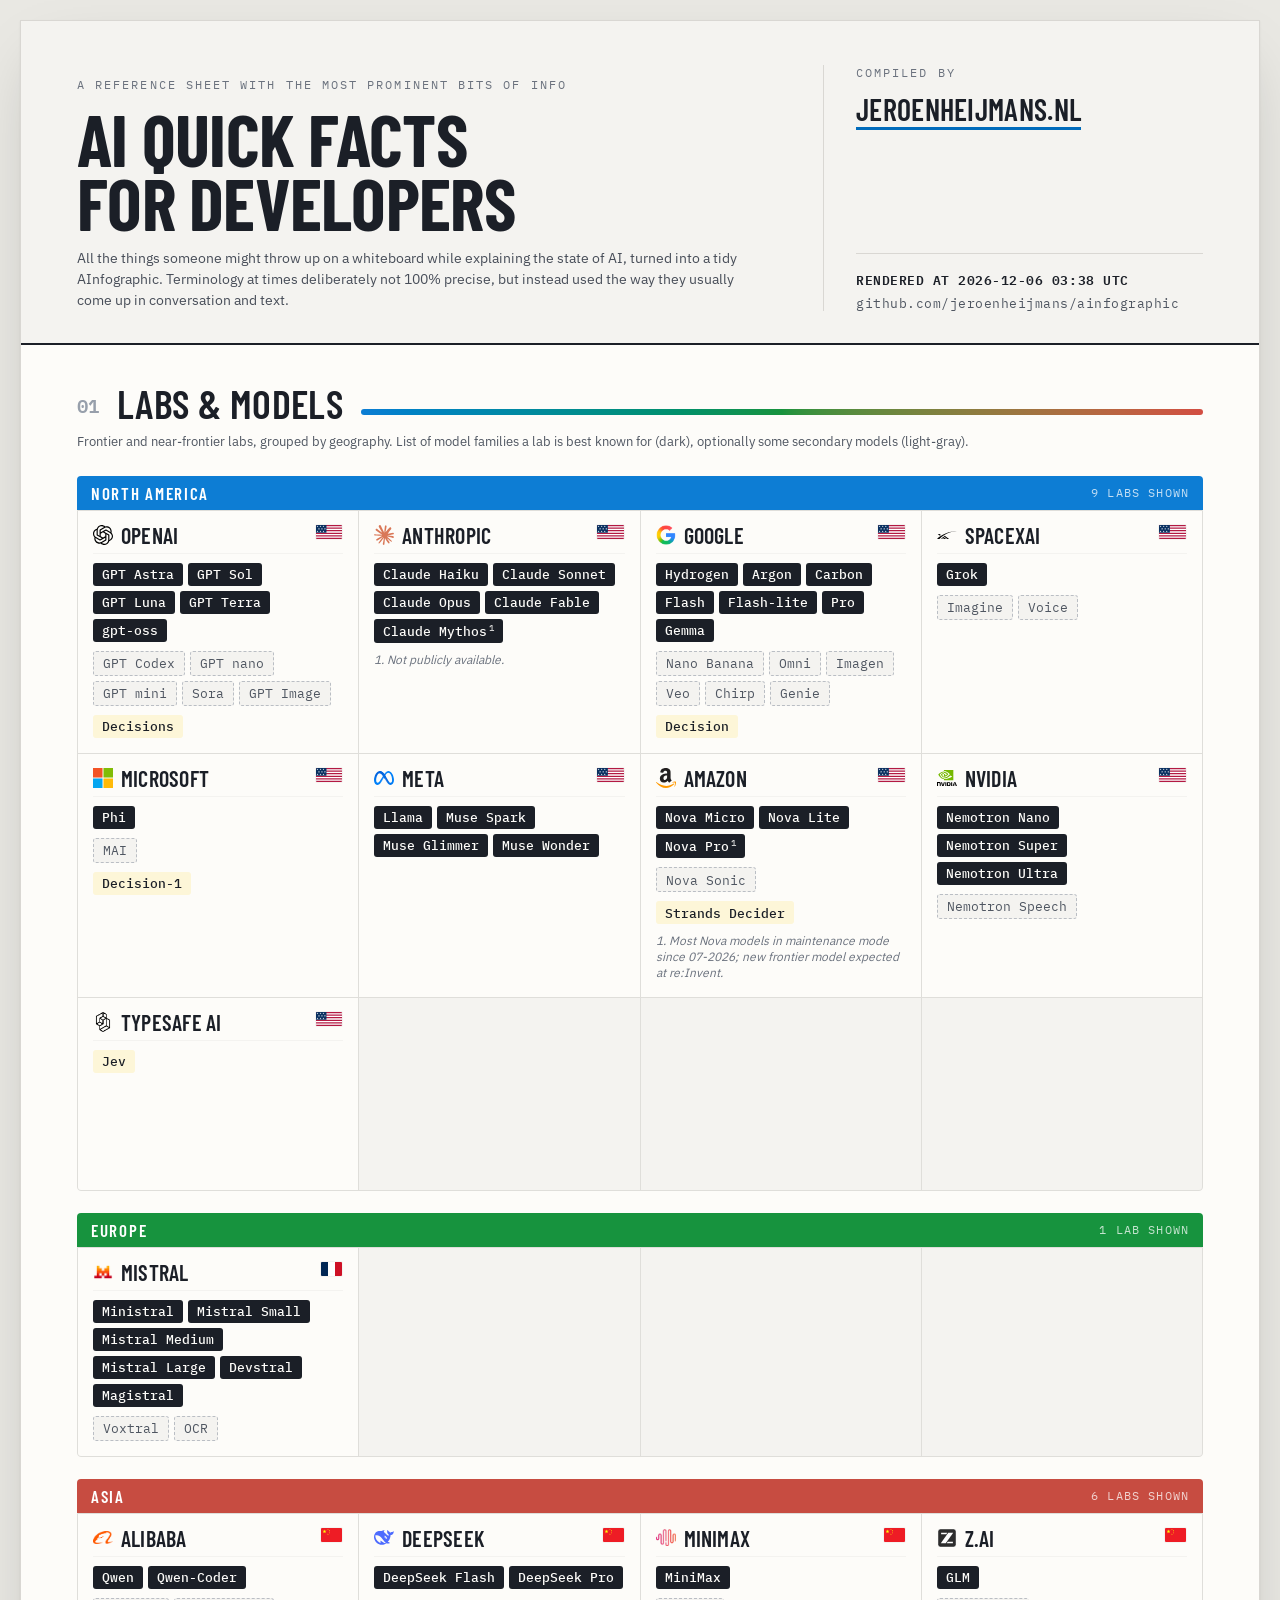
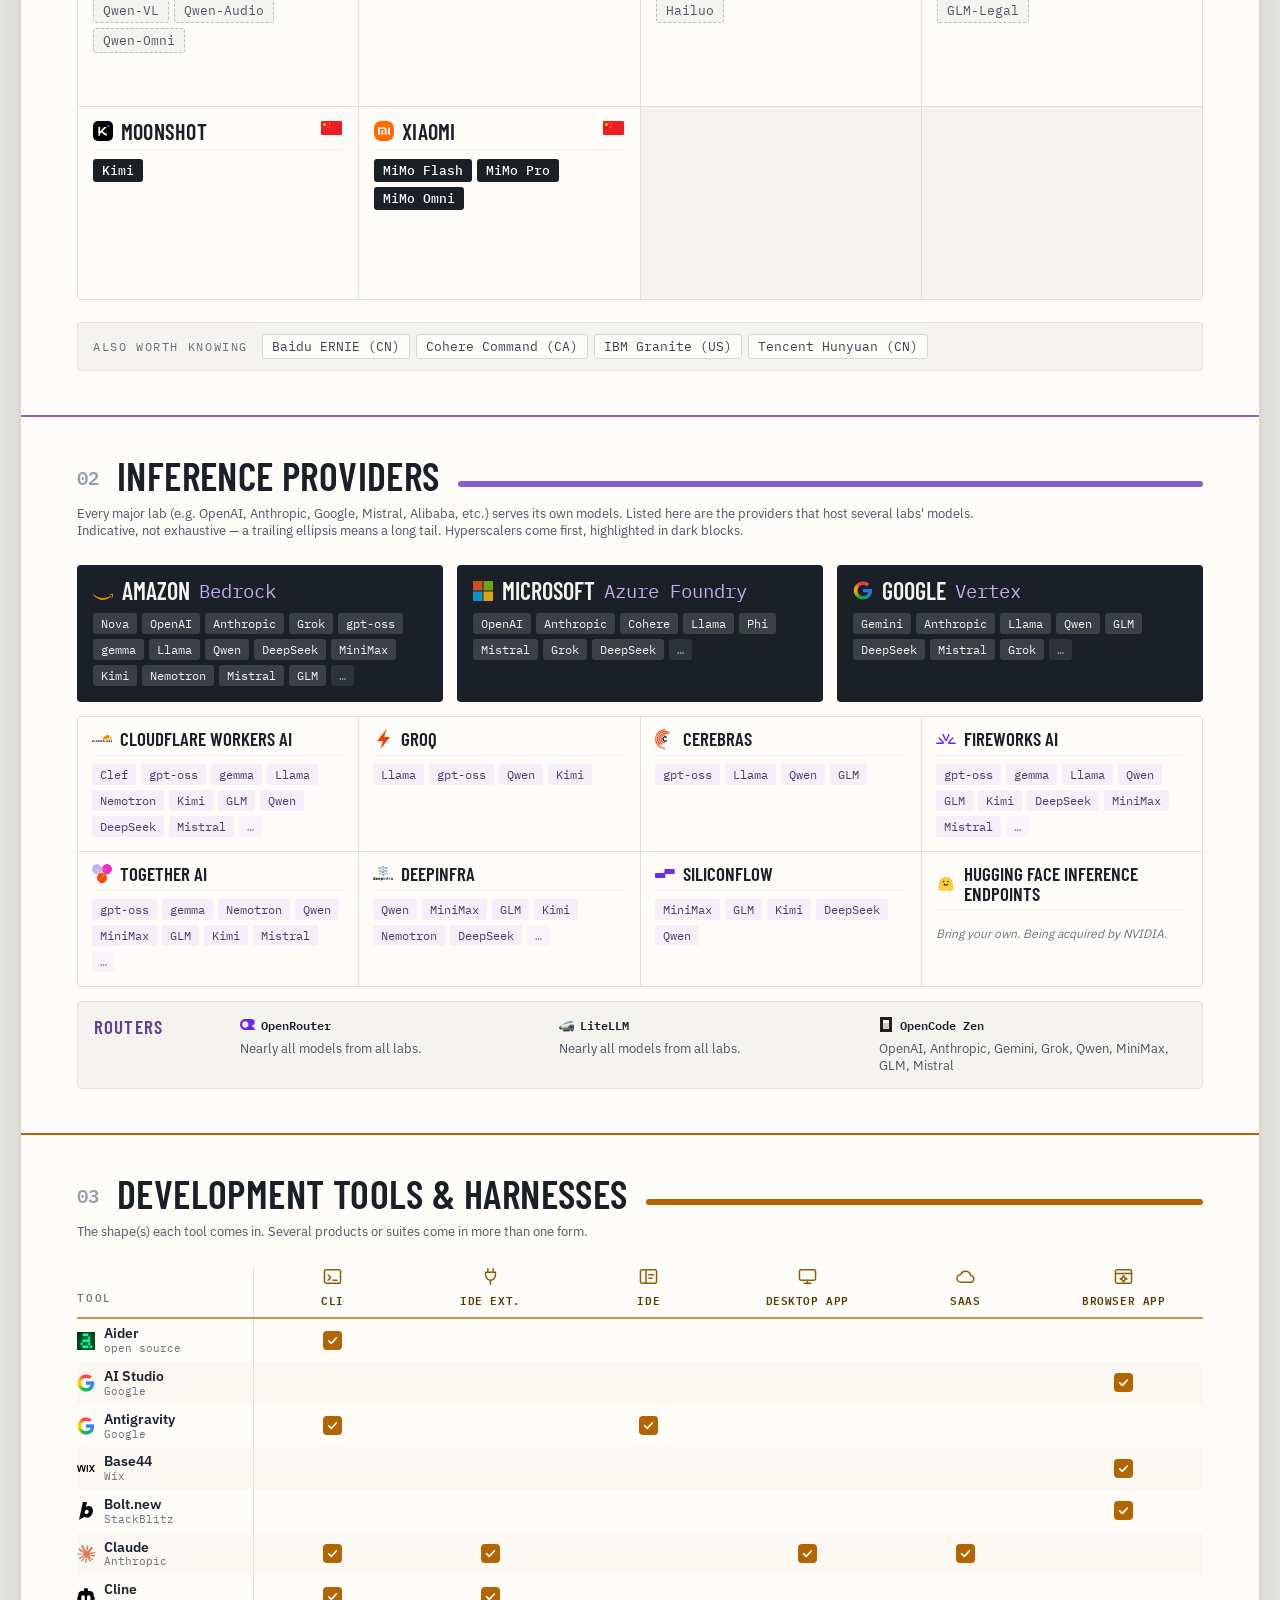
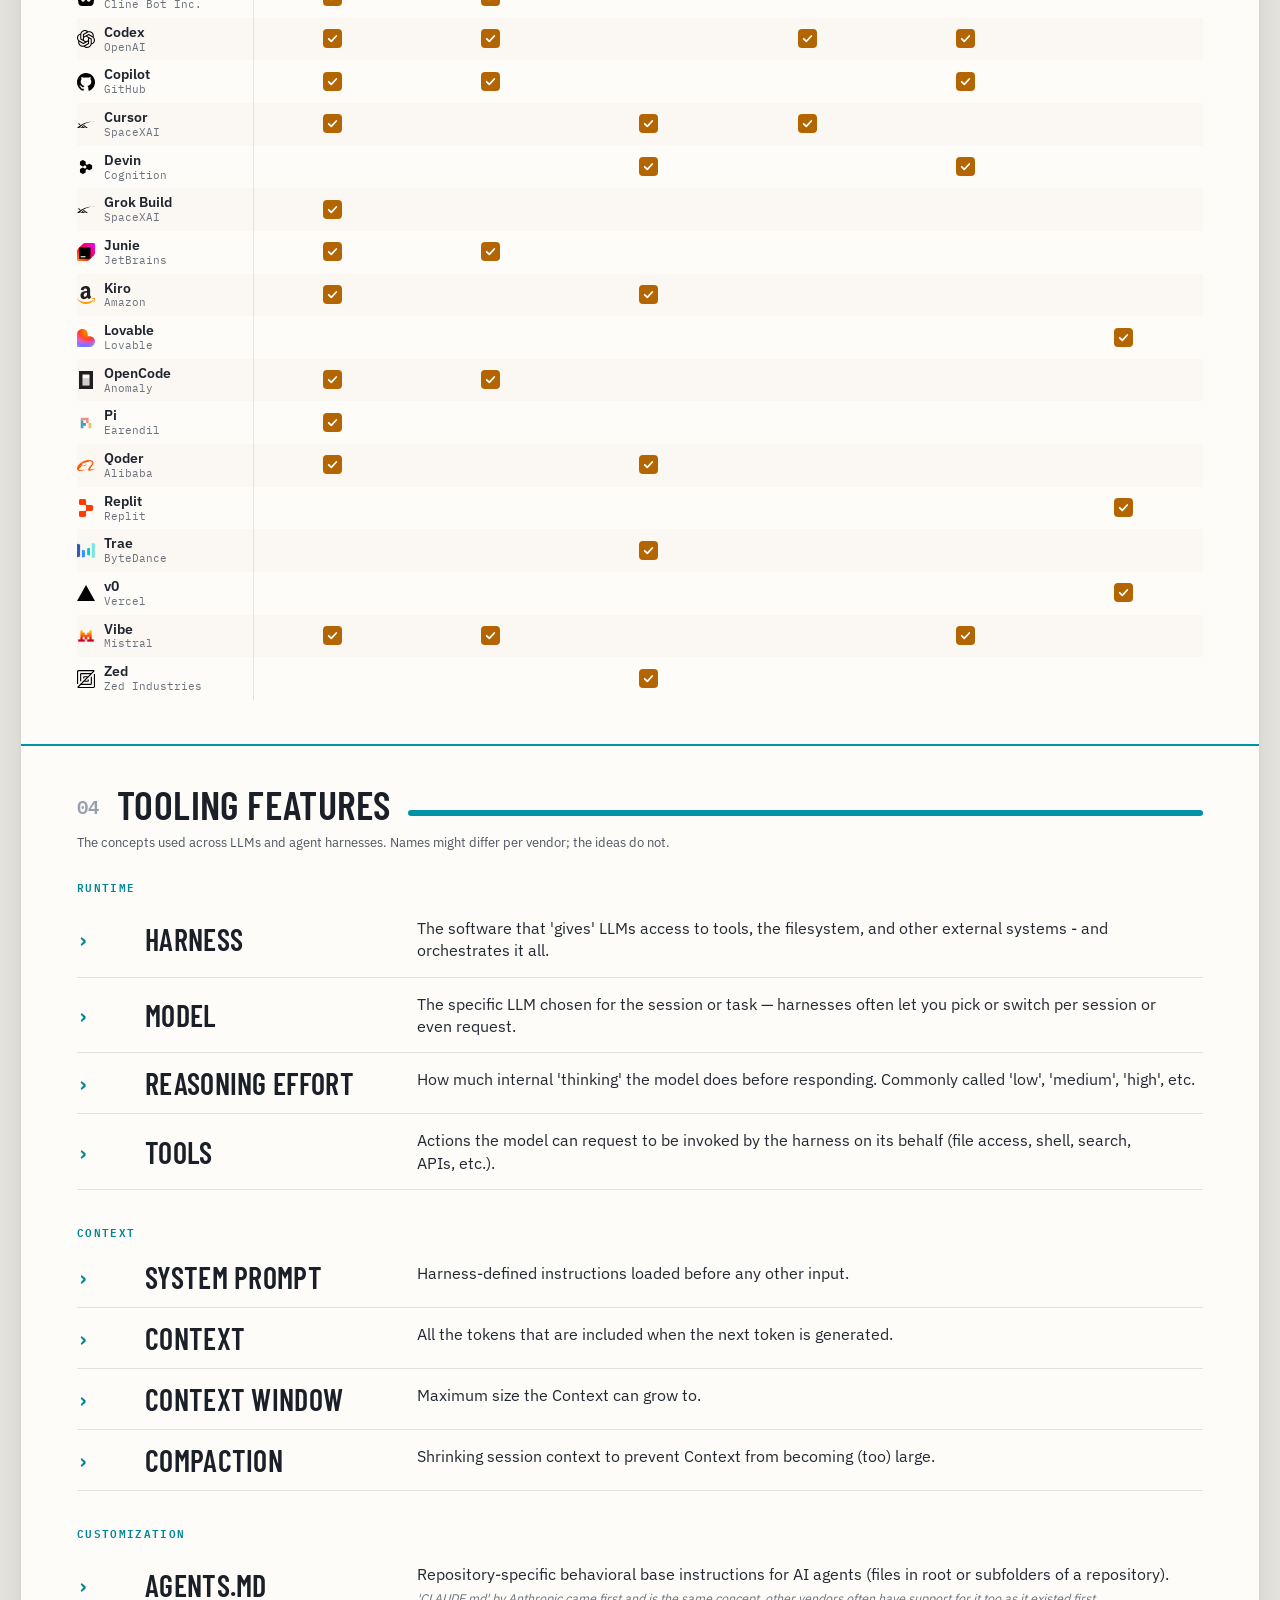
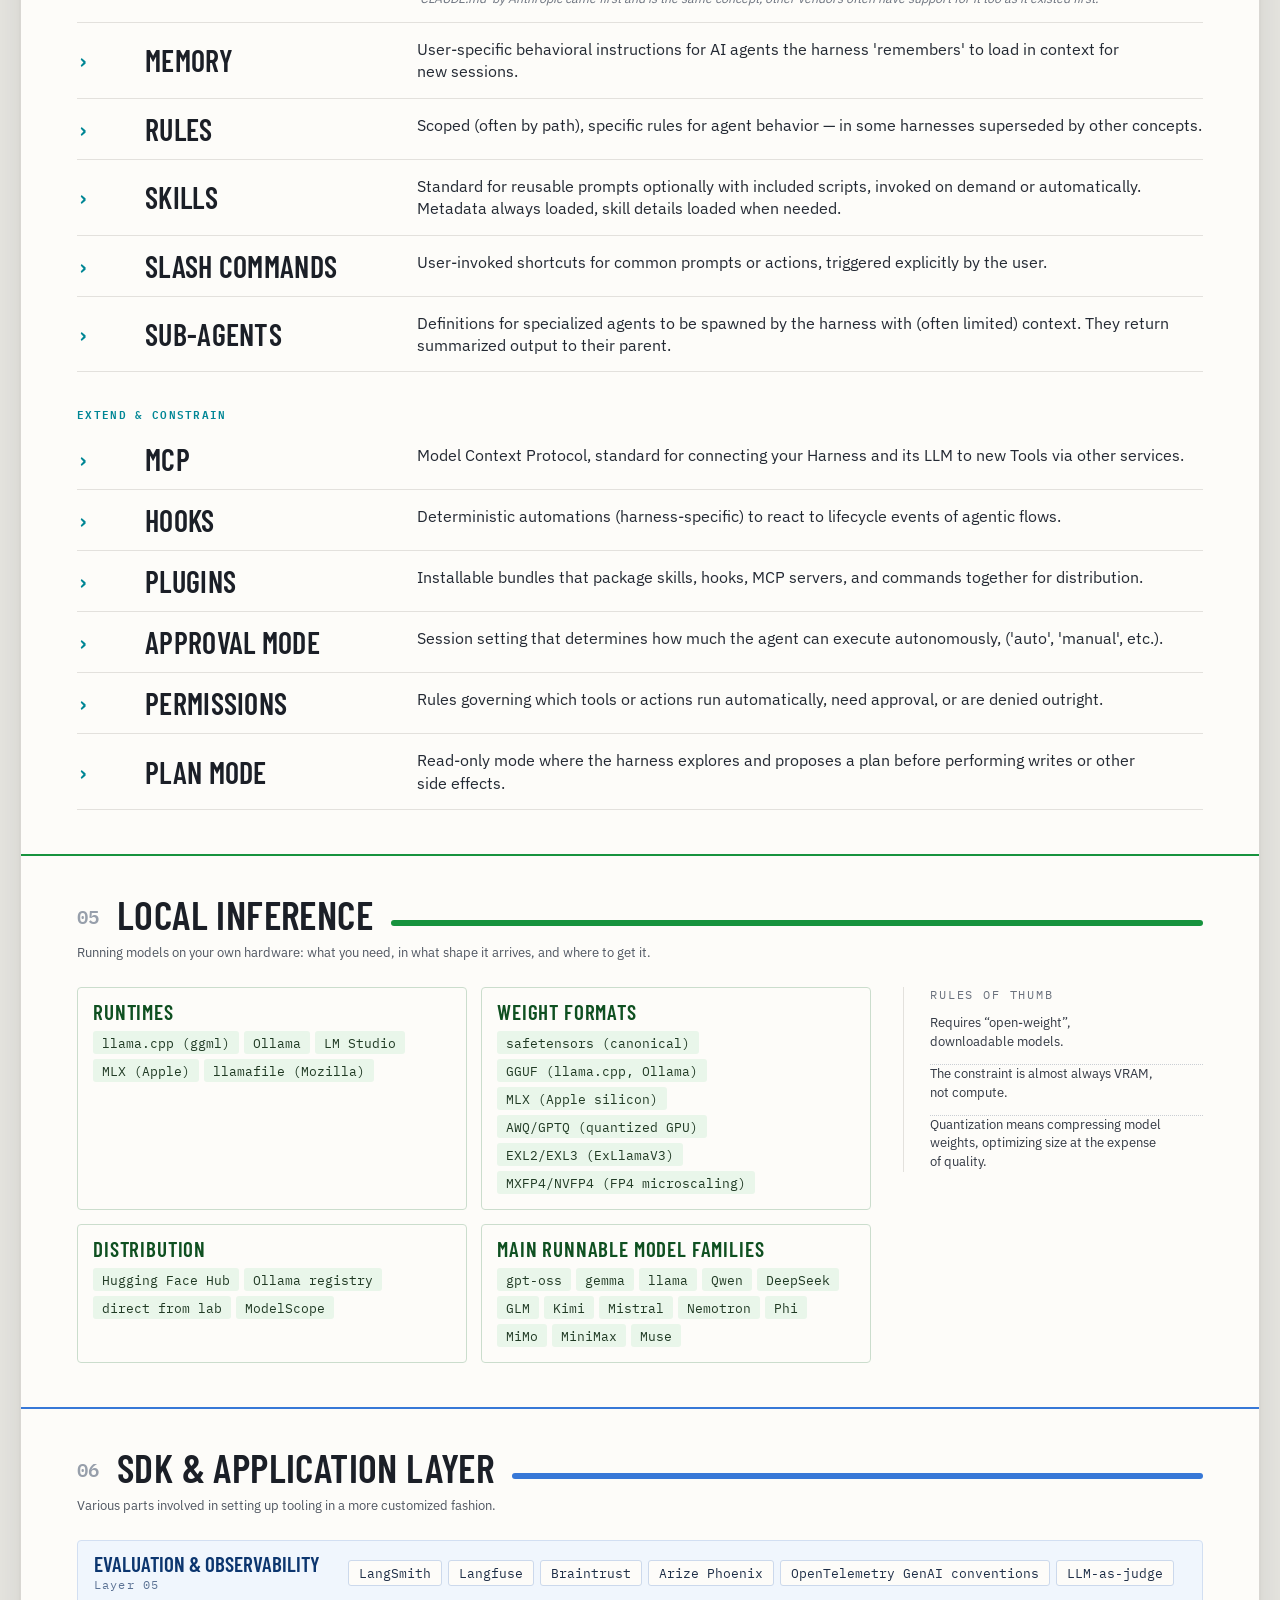
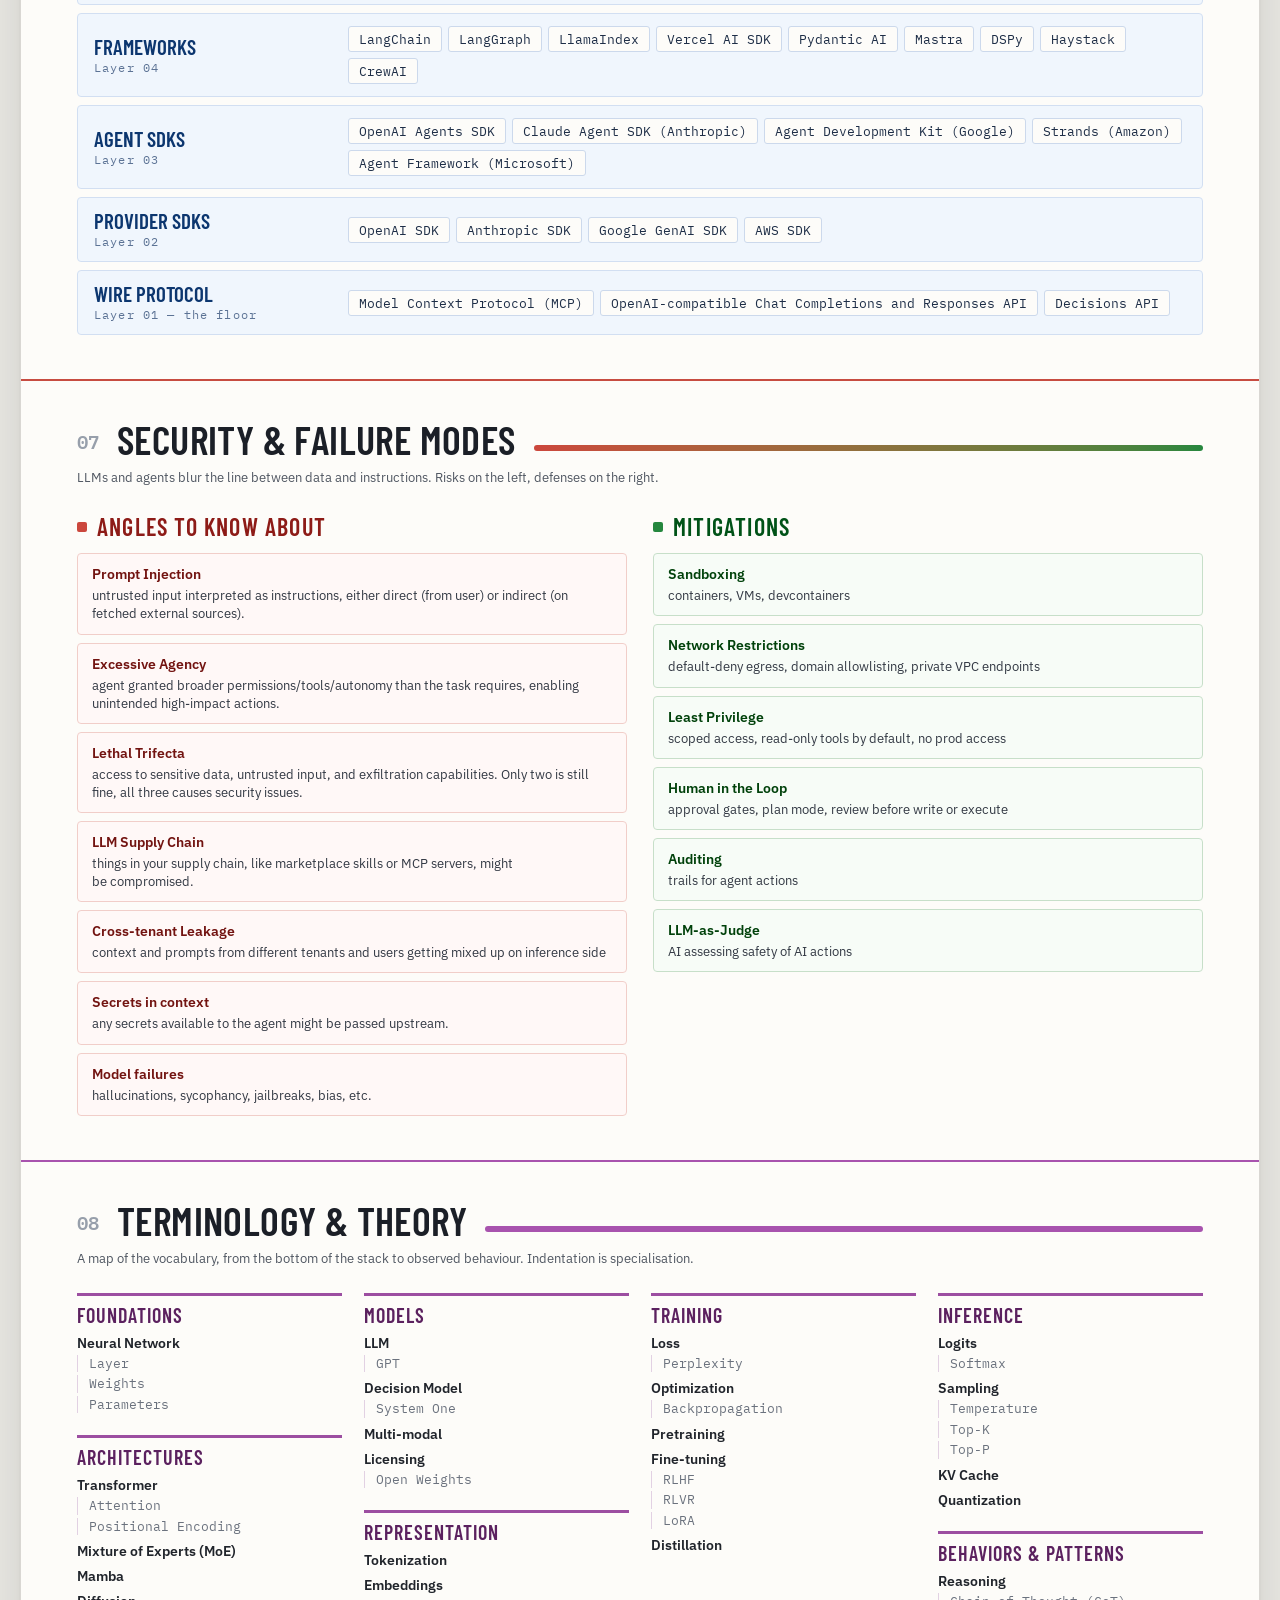
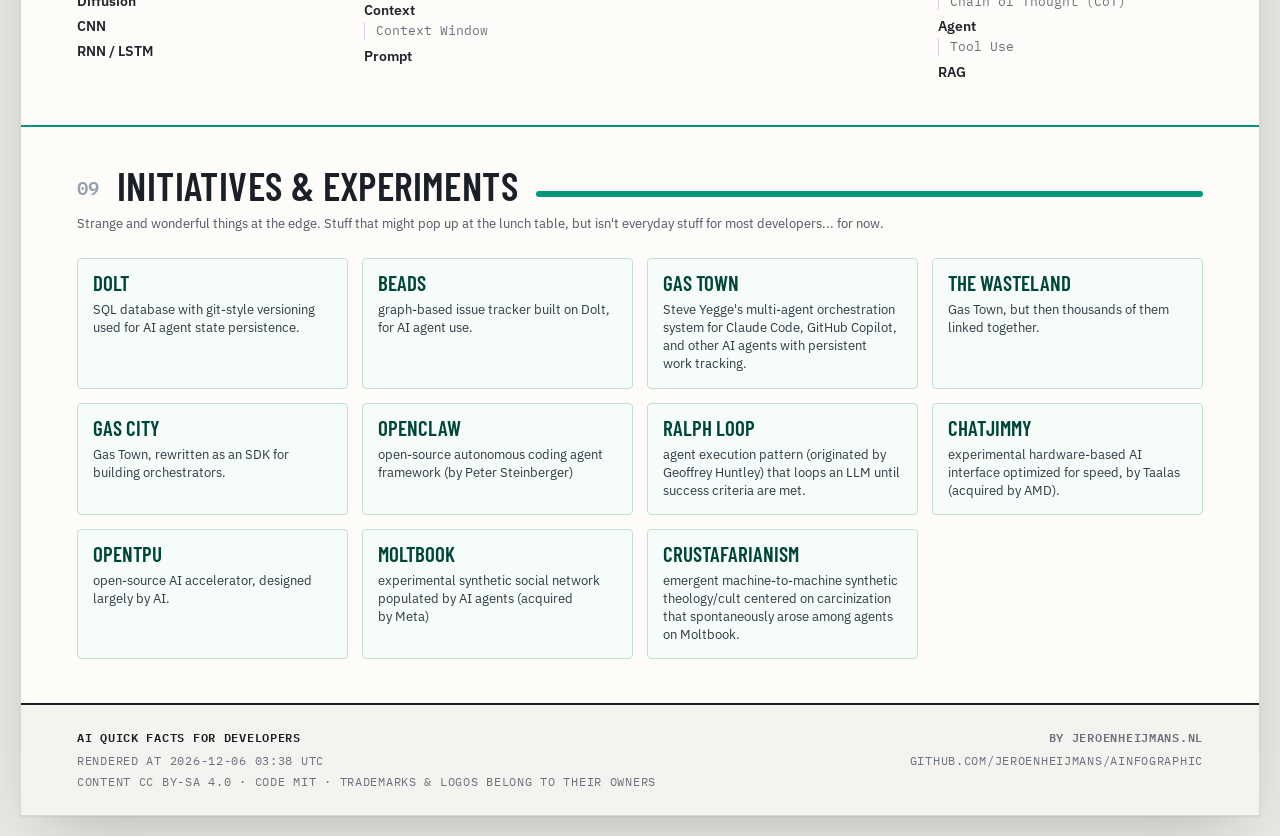
==== commit 0039a801: "Tweak Google model naming per NOV 2026 changes" ====
--- a/docs/index.html
+++ b/docs/index.html
@@ -101,7 +101,7 @@
             name: "Google",
             key: "google",
             country: "US",
-            main: ["Flash Lite", "Flash", "Pro", "Argon", "Carbon", "Gemma"],
+            main: ["Hydrogen", "Argon", "Carbon", "Flash", "Flash-lite", "Pro", "Gemma"],
             secondary: ["Nano Banana", "Omni", "Imagen", "Veo", "Chirp", "Genie"],
             decisionModels: ["Decision"],
           },
